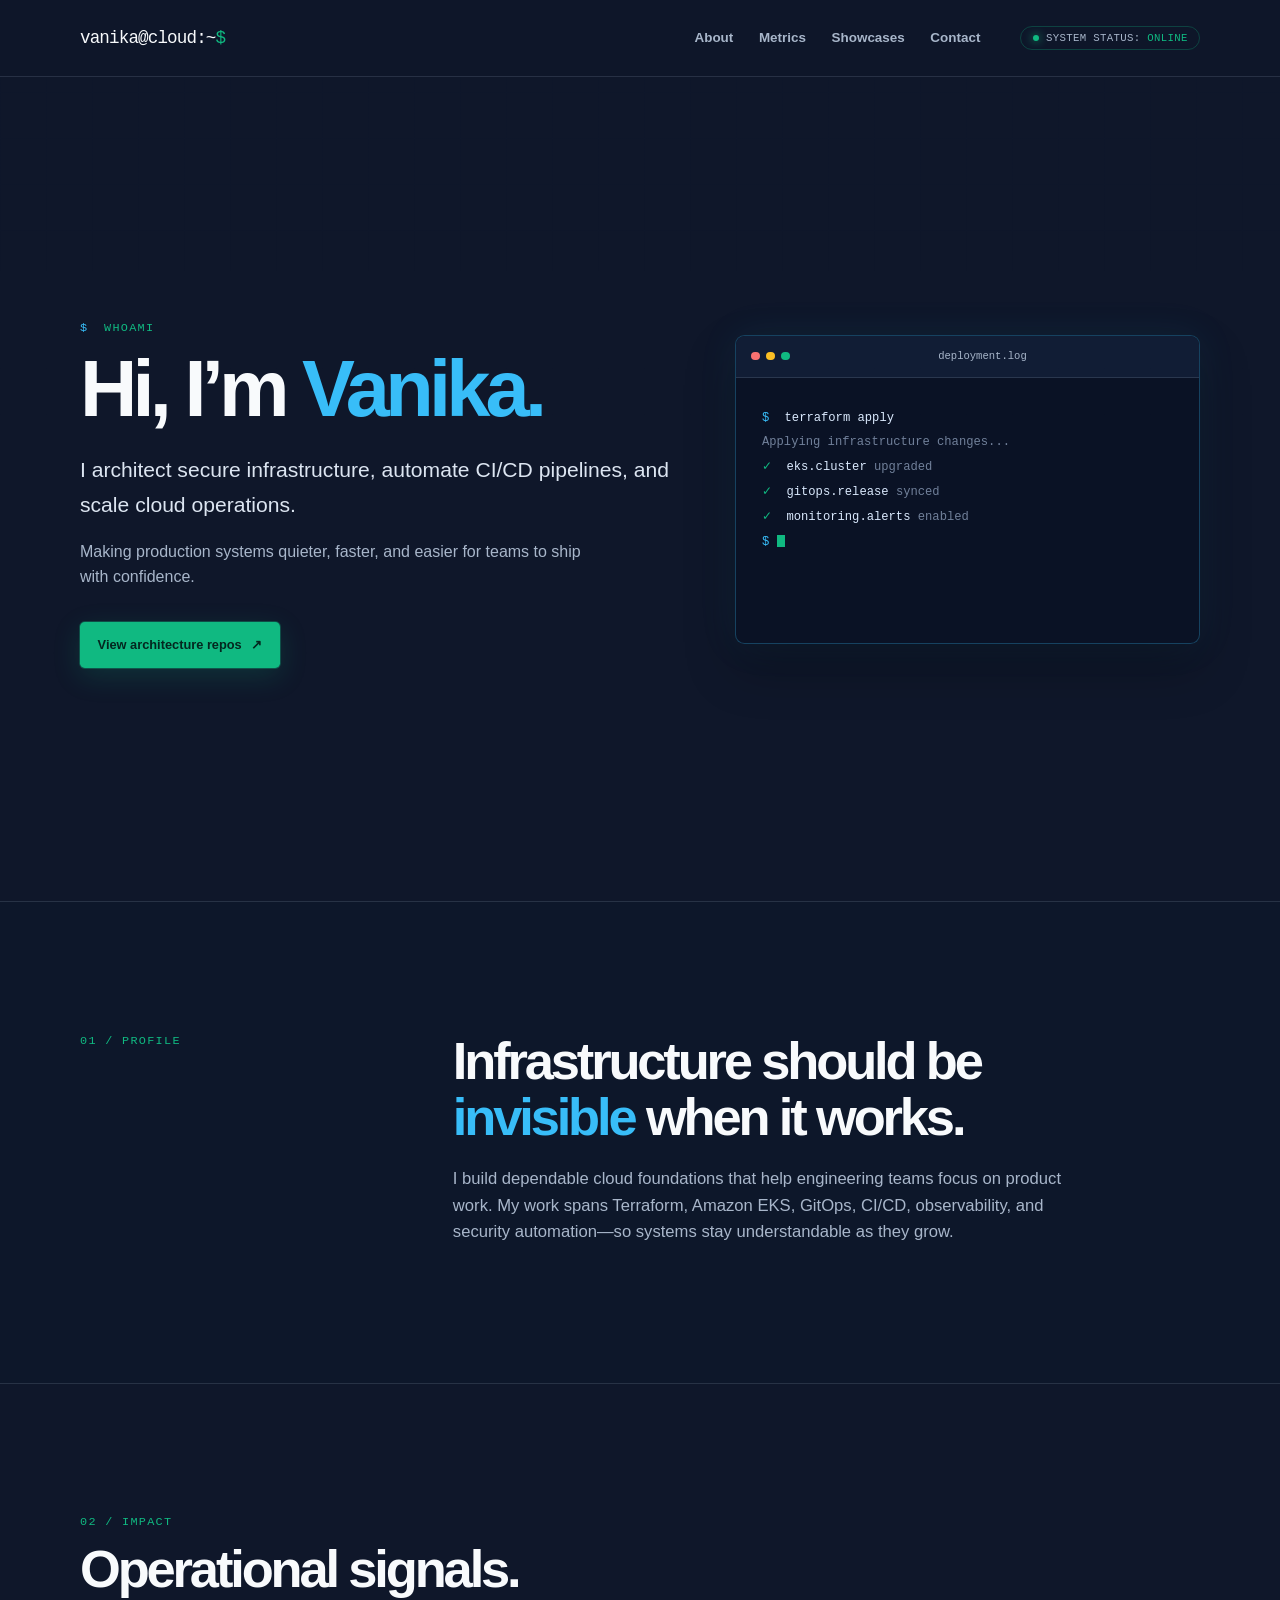
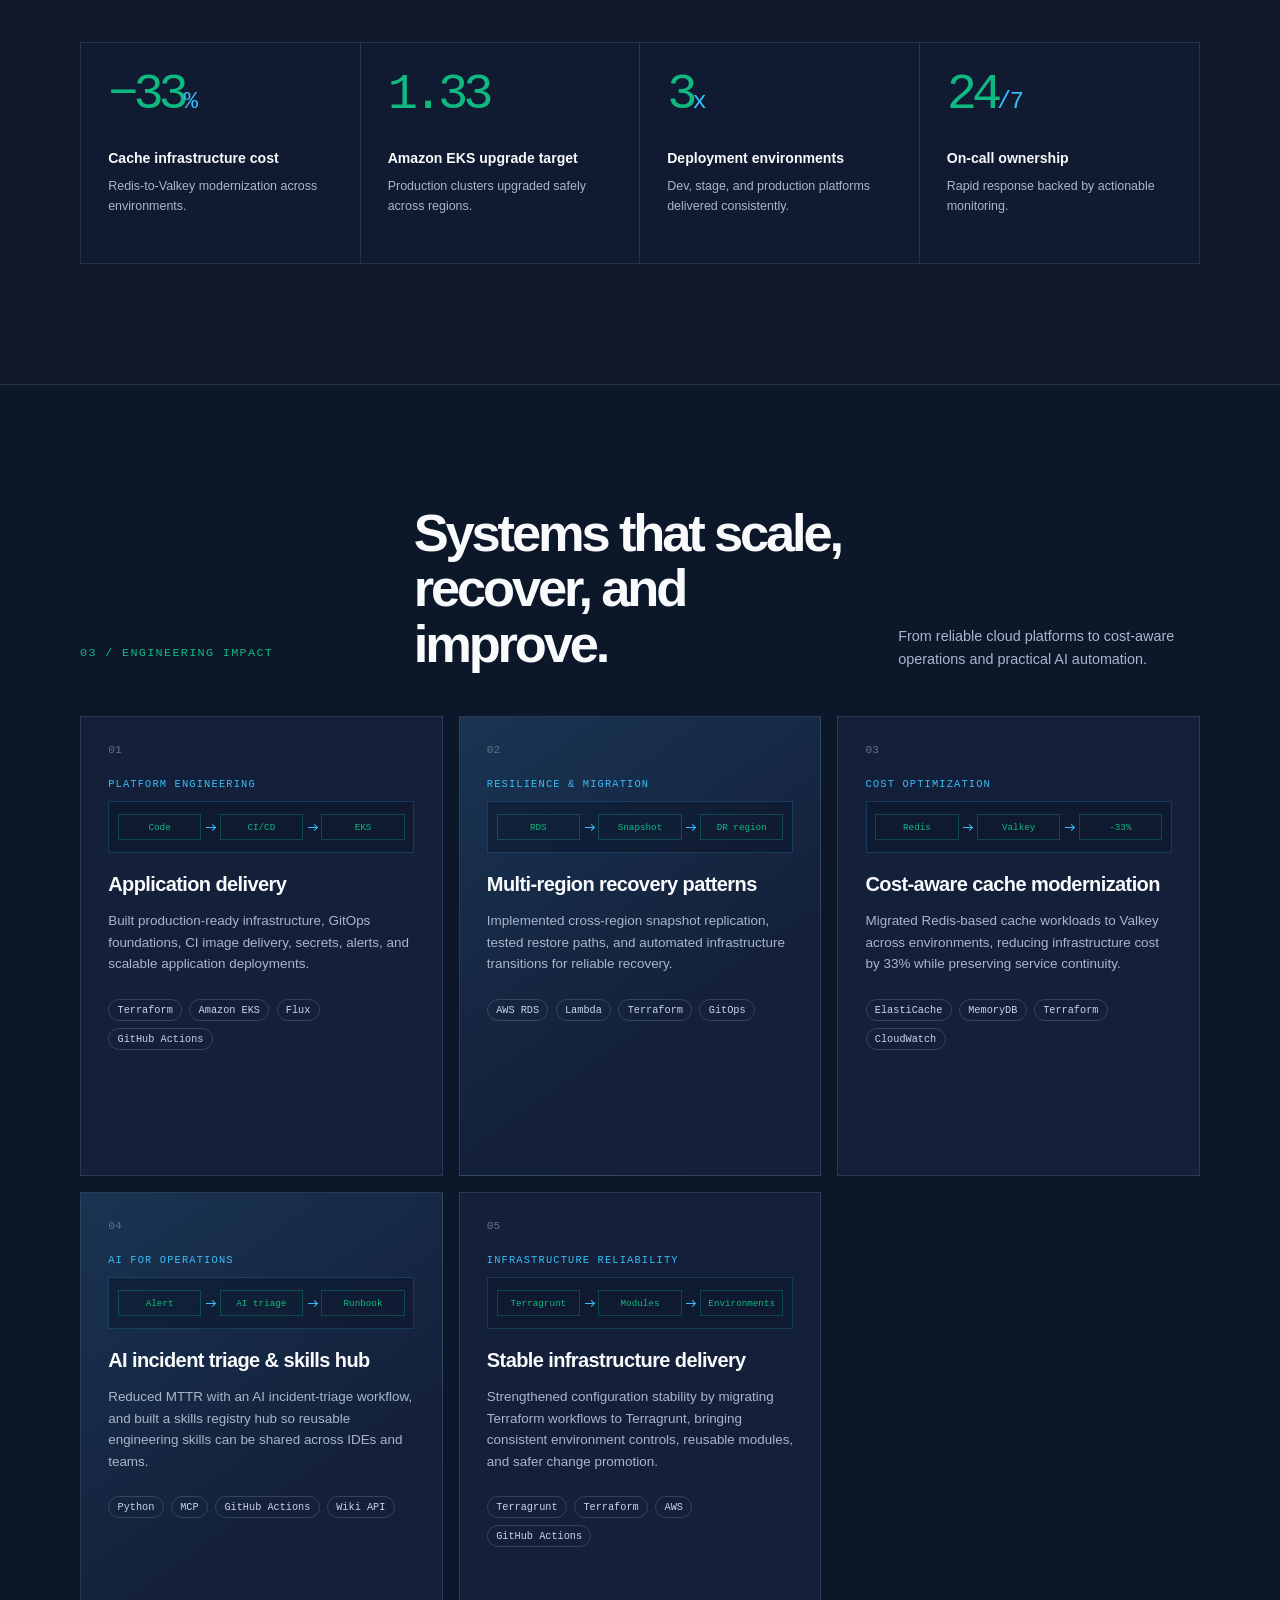
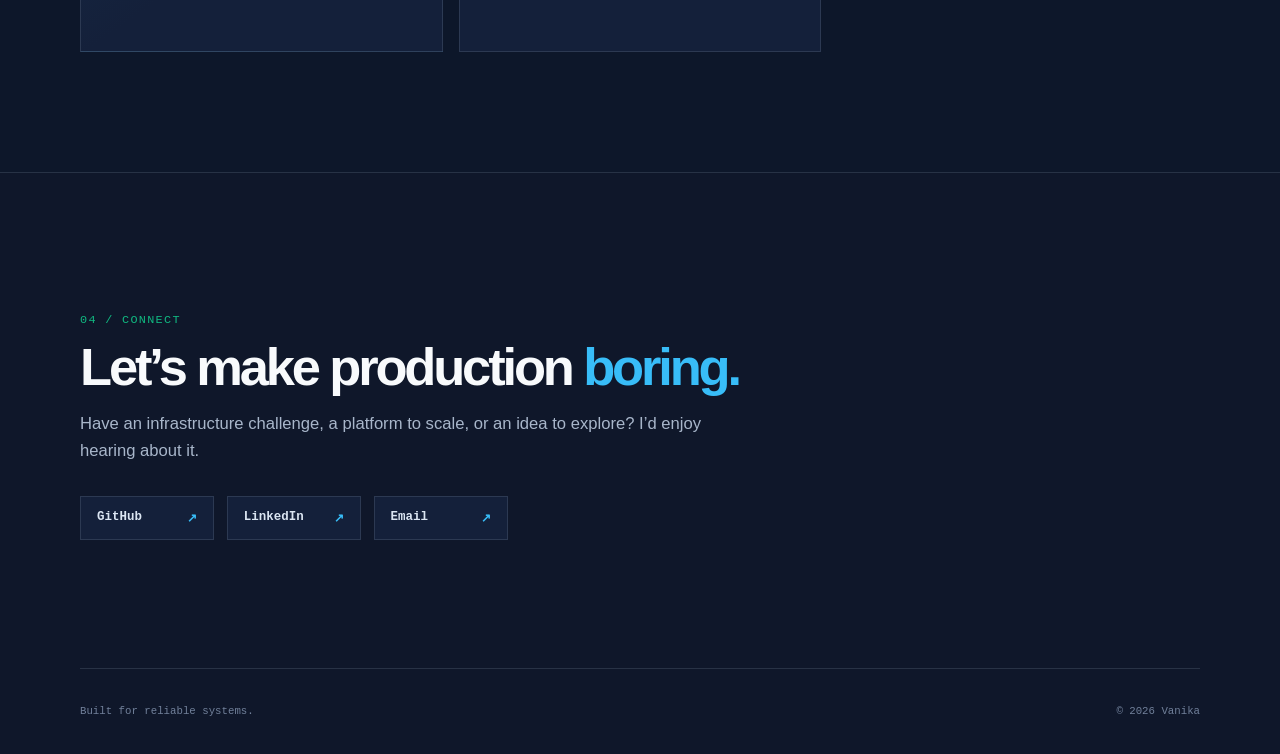
==== index.html @ a9dbea4a "Update portfolio content and improve layout for enhanced clarity and engagement" ====
<!doctype html>
<html lang="en">
<head>
  <meta charset="utf-8">
  <meta name="viewport" content="width=device-width, initial-scale=1">
  <meta name="description" content="DevOps Engineer portfolio — cloud infrastructure, CI/CD, and reliable operations.">
  <title>Vanika | DevOps Engineer</title>
  <link rel="stylesheet" href="styles.css">
</head>
<body>
  <a class="skip-link" href="#main-content">Skip to content</a>

  <header class="site-header">
    <nav class="nav container" aria-label="Main navigation">
      <p class="brand">vanika@cloud:~<span>$</span></p>
      <div class="nav-links">
        <a href="#about">About</a>
        <a href="#metrics">Metrics</a>
        <a href="#showcases">Showcases</a>
        <a href="#contact">Contact</a>
      </div>
      <p class="status"><span aria-hidden="true"></span>System status: <strong>online</strong></p>
    </nav>
  </header>

  <main id="main-content">
    <section class="hero section container" id="top" aria-labelledby="hero-heading">
      <div class="hero-copy">
        <p class="eyebrow"><span aria-hidden="true">$</span> whoami</p>
        <h1 id="hero-heading">Hi, I’m <em>Vanika.</em></h1>
        <p class="hero-statement">I architect secure infrastructure, automate CI/CD pipelines, and scale cloud operations.</p>
        <p class="hero-detail">Making production systems quieter, faster, and easier for teams to ship with confidence.</p>
        <a class="button button-primary" href="#showcases">View architecture repos <span aria-hidden="true">↗</span></a>
      </div>

      <aside class="terminal" aria-label="Terminal activity preview">
        <div class="terminal-bar"><span></span><span></span><span></span><p>deployment.log</p></div>
        <div class="terminal-body">
          <p><span class="command">$</span> terraform apply</p>
          <p class="dim">Applying infrastructure changes...</p>
          <p><span class="success">✓</span> eks.cluster <span class="dim">upgraded</span></p>
          <p><span class="success">✓</span> gitops.release <span class="dim">synced</span></p>
          <p><span class="success">✓</span> monitoring.alerts <span class="dim">enabled</span></p>
          <p class="prompt"><span class="command">$</span><i></i></p>
        </div>
      </aside>
    </section>

    <section class="section section-lined" id="about" aria-labelledby="about-heading">
      <div class="container about-grid">
        <p class="section-label">01 / profile</p>
        <div>
          <h2 id="about-heading">Infrastructure should be <em>invisible</em> when it works.</h2>
          <p class="prose">I build dependable cloud foundations that help engineering teams focus on product work. My work spans Terraform, Amazon EKS, GitOps, CI/CD, observability, and security automation—so systems stay understandable as they grow.</p>
        </div>
      </div>
    </section>

    <section class="section container" id="metrics" aria-labelledby="metrics-heading">
      <div class="section-intro">
        <p class="section-label">02 / impact</p>
        <h2 id="metrics-heading">Operational signals.</h2>
      </div>
      <div class="metrics-grid">
        <article class="metric"><p class="metric-value">−33<span>%</span></p><h3>Cache infrastructure cost</h3><p>Redis-to-Valkey modernization across environments.</p></article>
        <article class="metric"><p class="metric-value">1.33</p><h3>Amazon EKS upgrade target</h3><p>Production clusters upgraded safely across regions.</p></article>
        <article class="metric"><p class="metric-value">3<span>x</span></p><h3>Deployment environments</h3><p>Dev, stage, and production platforms delivered consistently.</p></article>
        <article class="metric"><p class="metric-value">24<span>/7</span></p><h3>On-call ownership</h3><p>Rapid response backed by actionable monitoring.</p></article>
      </div>
    </section>

    <section class="section section-lined" id="showcases" aria-labelledby="showcases-heading">
      <div class="container">
        <div class="section-intro showcase-intro"><p class="section-label">03 / engineering impact</p><h2 id="showcases-heading">Systems that scale, recover, and improve.</h2><p>From reliable cloud platforms to cost-aware operations and practical AI automation.</p></div>
        <div class="projects-grid">
          <article class="project-card">
            <div class="project-number">01</div><p class="project-type">Platform engineering</p>
            <div class="mini-diagram" aria-label="Source code flows through a CI pipeline to Kubernetes"><span>Code</span><i></i><span>CI/CD</span><i></i><span>EKS</span></div>
            <h3>Application delivery</h3>
            <p>Built production-ready infrastructure, GitOps foundations, CI image delivery, secrets, alerts, and scalable application deployments.</p>
            <ul class="tool-list" aria-label="Tools used"><li>Terraform</li><li>Amazon EKS</li><li>Flux</li><li>GitHub Actions</li></ul>
          </article>
          <article class="project-card featured">
            <div class="project-number">02</div><p class="project-type">Resilience &amp; migration</p>
            <div class="mini-diagram" aria-label="Database snapshots are replicated to a recovery region"><span>RDS</span><i></i><span>Snapshot</span><i></i><span>DR region</span></div>
            <h3>Multi-region recovery patterns</h3>
            <p>Implemented cross-region snapshot replication, tested restore paths, and automated infrastructure transitions for reliable recovery.</p>
            <ul class="tool-list" aria-label="Tools used"><li>AWS RDS</li><li>Lambda</li><li>Terraform</li><li>GitOps</li></ul>
          </article>
          <article class="project-card">
            <div class="project-number">03</div><p class="project-type">Cost optimization</p>
            <div class="mini-diagram" aria-label="Cloud cache modernization from Redis to Valkey"><span>Redis</span><i></i><span>Valkey</span><i></i><span>-33%</span></div>
            <h3>Cost-aware cache modernization</h3>
            <p>Migrated Redis-based cache workloads to Valkey across environments, reducing infrastructure cost by 33% while preserving service continuity.</p>
            <ul class="tool-list" aria-label="Tools used"><li>ElastiCache</li><li>MemoryDB</li><li>Terraform</li><li>CloudWatch</li></ul>
          </article>
          <article class="project-card featured">
            <div class="project-number">04</div><p class="project-type">AI for operations</p>
            <div class="mini-diagram" aria-label="Alerts flow through AI triage to an incident knowledge base"><span>Alert</span><i></i><span>AI triage</span><i></i><span>Runbook</span></div>
            <h3>AI incident triage &amp; skills hub</h3>
            <p>Reduced MTTR with an AI incident-triage workflow, and built a skills registry hub so reusable engineering skills can be shared across IDEs and teams.</p>
            <ul class="tool-list" aria-label="Tools used"><li>Python</li><li>MCP</li><li>GitHub Actions</li><li>Wiki API</li></ul>
          </article>
          <article class="project-card">
            <div class="project-number">05</div><p class="project-type">Infrastructure reliability</p>
            <div class="mini-diagram" aria-label="Terragrunt orchestrates reusable Terraform modules across environments"><span>Terragrunt</span><i></i><span>Modules</span><i></i><span>Environments</span></div>
            <h3>Stable infrastructure delivery</h3>
            <p>Strengthened configuration stability by migrating Terraform workflows to Terragrunt, bringing consistent environment controls, reusable modules, and safer change promotion.</p>
            <ul class="tool-list" aria-label="Tools used"><li>Terragrunt</li><li>Terraform</li><li>AWS</li><li>GitHub Actions</li></ul>
          </article>
        </div>
      </div>
    </section>

    <section class="contact section container" id="contact" aria-labelledby="contact-heading">
      <p class="section-label">04 / connect</p>
      <h2 id="contact-heading">Let’s make production <em>boring.</em></h2>
      <p>Have an infrastructure challenge, a platform to scale, or an idea to explore? I’d enjoy hearing about it.</p>
      <div class="contact-links"><a href="https://github.com/E-Vanika?tab=repositories" target="_blank" rel="noreferrer">GitHub <span aria-hidden="true">↗</span></a><a href="https://www.linkedin.com/in/vanika-e-54776618b/" target="_blank" rel="noreferrer">LinkedIn <span aria-hidden="true">↗</span></a><a href="mailto:vanikaraj1@gmail.com">Email <span aria-hidden="true">↗</span></a></div>
    </section>
  </main>

  <footer class="footer container"><p>Built for reliable systems.</p><p>© 2026 Vanika</p></footer>
</body>
</html>
---- styles.css ----
:root { --bg:#0f172a; --surface:#14203a; --surface-2:#192746; --line:rgba(148,163,184,.19); --text:#f8fafc; --muted:#a8b6ca; --green:#10b981; --blue:#38bdf8; --mono:"DM Mono", ui-monospace, SFMono-Regular, Menlo, monospace; --sans:"Manrope", Arial, sans-serif; }
* { box-sizing:border-box; }
html { scroll-behavior:smooth; }
body { margin:0; color:var(--text); background:var(--bg); font-family:var(--sans); line-height:1.6; overflow-x:hidden; }
body::before { content:""; position:fixed; inset:0; pointer-events:none; opacity:.28; background-image:linear-gradient(rgba(56,189,248,.025) 1px,transparent 1px),linear-gradient(90deg,rgba(56,189,248,.025) 1px,transparent 1px); background-size:46px 46px; mask-image:linear-gradient(to bottom,black,transparent 72%); }
a { color:inherit; text-decoration:none; }
a:focus-visible { outline:2px solid var(--blue); outline-offset:4px; }
.container { width:min(1120px, calc(100% - 3rem)); margin-inline:auto; }
.skip-link { position:absolute; left:1rem; top:-4rem; z-index:10; background:var(--green); color:#06251e; font-weight:800; padding:.6rem 1rem; border-radius:.25rem; }.skip-link:focus { top:1rem; }
.site-header { position:sticky; top:0; z-index:5; border-bottom:1px solid var(--line); background:rgba(15,23,42,.85); backdrop-filter:blur(14px); }
.nav { min-height:76px; display:flex; align-items:center; gap:2rem; }.brand { margin:0; font-family:var(--mono); font-size:1.1rem; font-weight:500; letter-spacing:-.05em; }.brand span { color:var(--green); }.nav-links { display:flex; gap:1.6rem; margin-left:auto; color:var(--muted); font-size:.84rem; font-weight:700; }.nav-links a:hover { color:var(--green); }.status { display:flex; align-items:center; gap:.42rem; margin:0 0 0 .5rem; border:1px solid rgba(16,185,129,.27); border-radius:99px; padding:.34rem .7rem; color:var(--muted); font:400 .67rem var(--mono); text-transform:uppercase; letter-spacing:.03em; }.status span { width:.42rem; height:.42rem; border-radius:50%; background:var(--green); box-shadow:0 0 10px var(--green); }.status strong { color:var(--green); font-weight:500; }
.section { padding:7.5rem 0; }.hero { min-height:calc(100vh - 76px); display:grid; grid-template-columns:1.12fr .88fr; align-items:center; gap:4rem; padding-top:5rem; padding-bottom:5rem; }.eyebrow,.section-label,.project-type { color:var(--green); font:500 .74rem var(--mono); letter-spacing:.11em; text-transform:uppercase; }.eyebrow span { color:var(--blue); margin-right:.45rem; }.hero h1,.section h2 { margin:.7rem 0 1.35rem; letter-spacing:-.06em; line-height:1.06; }.hero h1 { max-width:740px; font-size:clamp(3rem,6.2vw,5.8rem); }.hero em,.section h2 em { color:var(--blue); font-style:normal; }.hero-statement { max-width:600px; margin:0; color:#dce5f1; font-size:clamp(1.05rem,1.8vw,1.32rem); line-height:1.65; }.hero-detail { max-width:510px; margin:1rem 0 2rem; color:var(--muted); }.button { display:inline-flex; align-items:center; justify-content:center; gap:.6rem; border-radius:.3rem; padding:.82rem 1.1rem; font-size:.8rem; font-weight:800; transition:transform .2s ease,box-shadow .2s ease,border-color .2s ease,background .2s ease; }.button:hover { transform:translateY(-2px); }.button-primary { background:var(--green); color:#04271f; box-shadow:0 0 0 1px rgba(16,185,129,.3),0 8px 28px rgba(16,185,129,.18); }.button-primary:hover { box-shadow:0 0 0 1px var(--green),0 12px 34px rgba(16,185,129,.28); }
.terminal { overflow:hidden; border:1px solid rgba(56,189,248,.28); border-radius:.6rem; background:#0a1225; box-shadow:0 24px 50px rgba(0,0,0,.25),0 0 40px rgba(56,189,248,.08); font-family:var(--mono); }.terminal-bar { height:42px; display:flex; align-items:center; gap:.4rem; padding:0 .9rem; background:#111d35; border-bottom:1px solid var(--line); }.terminal-bar span { width:.55rem; height:.55rem; border-radius:50%; background:#36445e; }.terminal-bar span:first-child { background:#f87171; }.terminal-bar span:nth-child(2) { background:#fbbf24; }.terminal-bar span:nth-child(3) { background:var(--green); }.terminal-bar p { margin:0 auto; transform:translateX(-.5rem); color:var(--muted); font-size:.66rem; }.terminal-body { min-height:265px; padding:1.6rem; color:#dbeafe; font-size:.76rem; }.terminal-body p { margin:.34rem 0; }.command { color:var(--blue); margin-right:.5rem; }.dim { color:#71809a; }.success { color:var(--green); margin-right:.45rem; }.prompt i { display:inline-block; width:.5rem; height:1em; background:var(--green); vertical-align:-.15em; animation:blink 1.1s steps(2) infinite; }@keyframes blink{50%{opacity:0}}
.section-lined { border-block:1px solid var(--line); background:rgba(13,23,44,.45); }.about-grid { display:grid; grid-template-columns:1fr 2.3fr; gap:3rem; }.section h2 { font-size:clamp(2.2rem,4.1vw,4rem); }.about-grid h2 { max-width:650px; }.prose,.showcase-intro>p:last-child,.contact>p:not(.section-label) { max-width:650px; color:var(--muted); font-size:1.04rem; }.section-intro { margin-bottom:2.8rem; }.section-intro h2 { margin-bottom:0; }.metrics-grid { display:grid; grid-template-columns:repeat(4,1fr); border:1px solid var(--line); }.metric { min-height:220px; padding:1.7rem; border-right:1px solid var(--line); background:rgba(20,32,58,.38); }.metric:last-child { border:0; }.metric-value { margin:0 0 1.7rem; color:var(--green); font:500 clamp(2.1rem,4vw,3.15rem)/1 var(--mono); letter-spacing:-.1em; }.metric-value span { color:var(--blue); font-size:.47em; letter-spacing:-.07em; }.metric h3 { margin:0 0 .45rem; font-size:.88rem; }.metric>p:last-child { margin:0; color:var(--muted); font-size:.78rem; }.showcase-intro { display:grid; grid-template-columns:1fr 1.5fr 1fr; gap:2rem; align-items:end; }.showcase-intro h2 { margin:0; }.showcase-intro>p:last-child { margin:0; font-size:.9rem; }.projects-grid { display:grid; grid-template-columns:repeat(3,1fr); gap:1rem; }.project-card { display:flex; flex-direction:column; min-height:445px; padding:1.7rem; border:1px solid var(--line); background:var(--surface); transition:border-color .25s ease,transform .25s ease,box-shadow .25s ease; }.project-card:hover { transform:translateY(-5px); border-color:rgba(56,189,248,.55); box-shadow:0 16px 35px rgba(0,0,0,.2),0 0 24px rgba(56,189,248,.08); }.project-card.featured { background:linear-gradient(145deg,#193452,#14203a 65%); }.project-number { color:#60708c; font:400 .7rem var(--mono); }.project-type { margin:2rem 0 .35rem; color:var(--blue); font-size:.65rem; }.project-card h3 { margin:0 0 .8rem; font-size:1.25rem; line-height:1.25; letter-spacing:-.03em; }.project-card>p:not(.project-type) { margin:0; color:var(--muted); font-size:.84rem; }.tool-list { display:flex; flex-wrap:wrap; gap:.45rem; margin:1.5rem 0; padding:0; list-style:none; }.tool-list li { border:1px solid rgba(148,163,184,.25); border-radius:99px; padding:.25rem .52rem; color:#c8d4e5; font:400 .64rem var(--mono); }.card-actions { display:flex; flex-wrap:wrap; align-items:center; gap:1rem; margin-top:auto; }.button-outline { border:1px solid rgba(16,185,129,.5); color:var(--green); padding:.62rem .75rem; font-size:.7rem; }.button-outline:hover { border-color:var(--green); background:rgba(16,185,129,.08); box-shadow:0 0 18px rgba(16,185,129,.15); }.text-link { color:var(--muted); font-size:.72rem; font-weight:800; }.text-link:hover { color:var(--blue); }.text-link span { color:var(--blue); }
.contact { padding-top:8rem; padding-bottom:8rem; }.contact h2 { max-width:800px; margin-bottom:1rem; }.contact>p:not(.section-label) { margin-bottom:2rem; }.contact-links { display:flex; flex-wrap:wrap; gap:.8rem; }.contact-links a { min-width:134px; padding:.8rem 1rem; border:1px solid var(--line); background:var(--surface); color:#dbe5f2; font:700 .78rem var(--mono); transition:all .2s ease; }.contact-links a:hover { color:var(--green); border-color:var(--green); box-shadow:0 0 22px rgba(16,185,129,.14); transform:translateY(-2px); }.contact-links span { float:right; color:var(--blue); }.footer { display:flex; justify-content:space-between; padding:1.6rem 0; border-top:1px solid var(--line); color:#71809a; font:400 .67rem var(--mono); }
.project-card { min-height:460px; }.project-type { margin:1.35rem 0 .7rem; }.mini-diagram { display:flex; align-items:center; gap:.3rem; min-height:52px; padding:.55rem; border:1px solid rgba(56,189,248,.2); background:rgba(8,16,34,.42); color:#c8d4e5; font:500 .58rem var(--mono); text-align:center; }.mini-diagram span { flex:1; min-width:0; padding:.4rem .2rem; border:1px solid rgba(16,185,129,.3); color:var(--green); }.mini-diagram i { display:block; width:.55rem; height:1px; background:var(--blue); position:relative; }.mini-diagram i::after { content:""; position:absolute; right:0; top:-2px; width:4px; height:4px; border-top:1px solid var(--blue); border-right:1px solid var(--blue); transform:rotate(45deg); }.project-card h3 { margin:1.2rem 0 .8rem; }.tool-list { margin:1.5rem 0 0; }
@media (max-width:850px) { .hero { grid-template-columns:1fr; gap:3rem; min-height:auto; }.terminal { max-width:620px; width:100%; }.metrics-grid { grid-template-columns:repeat(2,1fr); }.metric:nth-child(2) { border-right:0; }.metric:nth-child(-n+2) { border-bottom:1px solid var(--line); }.showcase-intro { grid-template-columns:1fr; gap:.4rem; }.projects-grid { grid-template-columns:1fr; }.project-card { min-height:0; }.project-type { margin-top:1.3rem; }.about-grid { grid-template-columns:1fr; gap:.5rem; } }
@media (max-width:620px) { .container { width:min(100% - 2rem,1120px); }.nav { min-height:106px; flex-wrap:wrap; align-content:center; gap:.5rem 1rem; padding:.65rem 0; }.nav-links { display:flex; order:3; width:100%; justify-content:space-between; margin:0; gap:.5rem; font-size:.72rem; }.status { margin-left:auto; font-size:.56rem; padding:.28rem .48rem; }.section { padding:5rem 0; }.hero { padding-top:4rem; padding-bottom:4rem; }.hero h1 { font-size:clamp(2.75rem,14vw,4rem); }.terminal-body { min-height:225px; padding:1.2rem; font-size:.68rem; }.metrics-grid { grid-template-columns:1fr; }.metric { min-height:0; border-right:0; border-bottom:1px solid var(--line); }.metric:last-child { border-bottom:0; }.metric-value { margin-bottom:.9rem; }.footer { gap:1rem; flex-direction:column; }.contact-links a { flex:1 1 100%; } }
@media (prefers-reduced-motion:reduce) { *,*::before,*::after { scroll-behavior:auto !important; animation-duration:.01ms !important; transition-duration:.01ms !important; } }
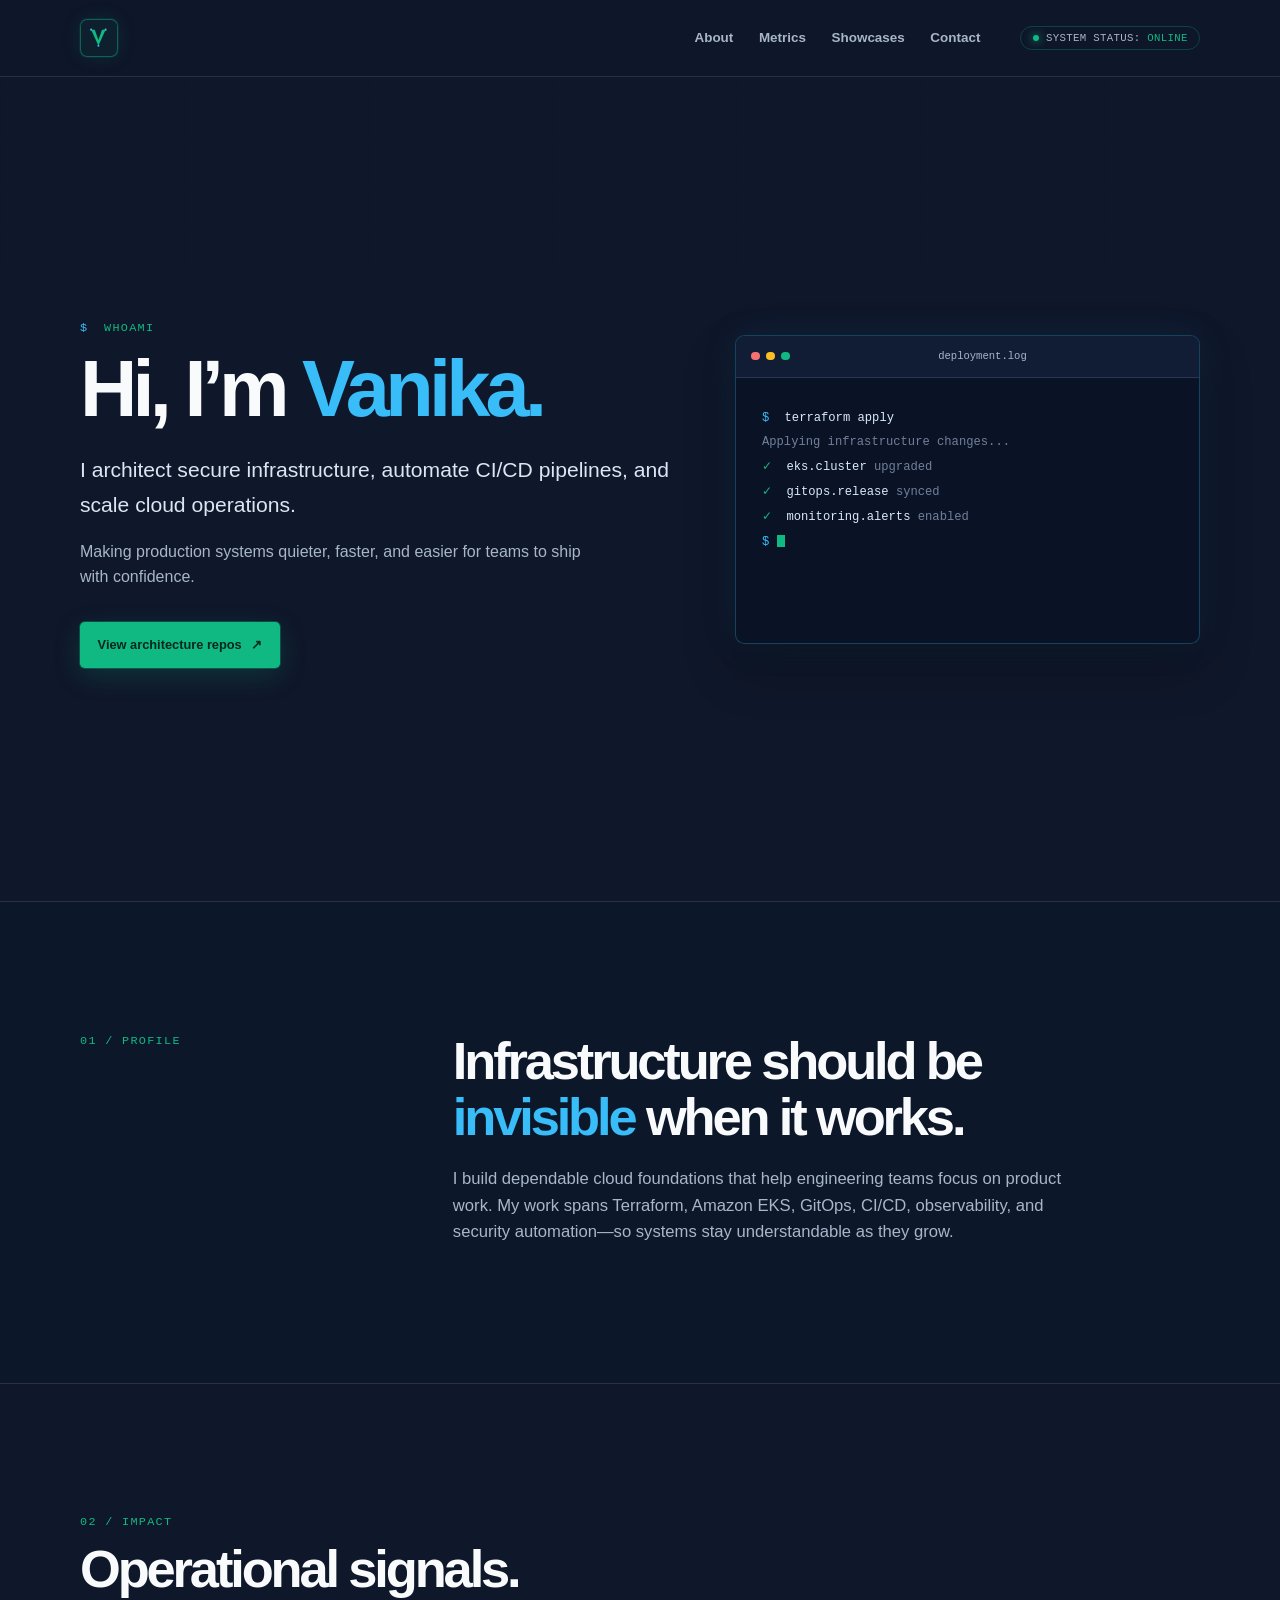
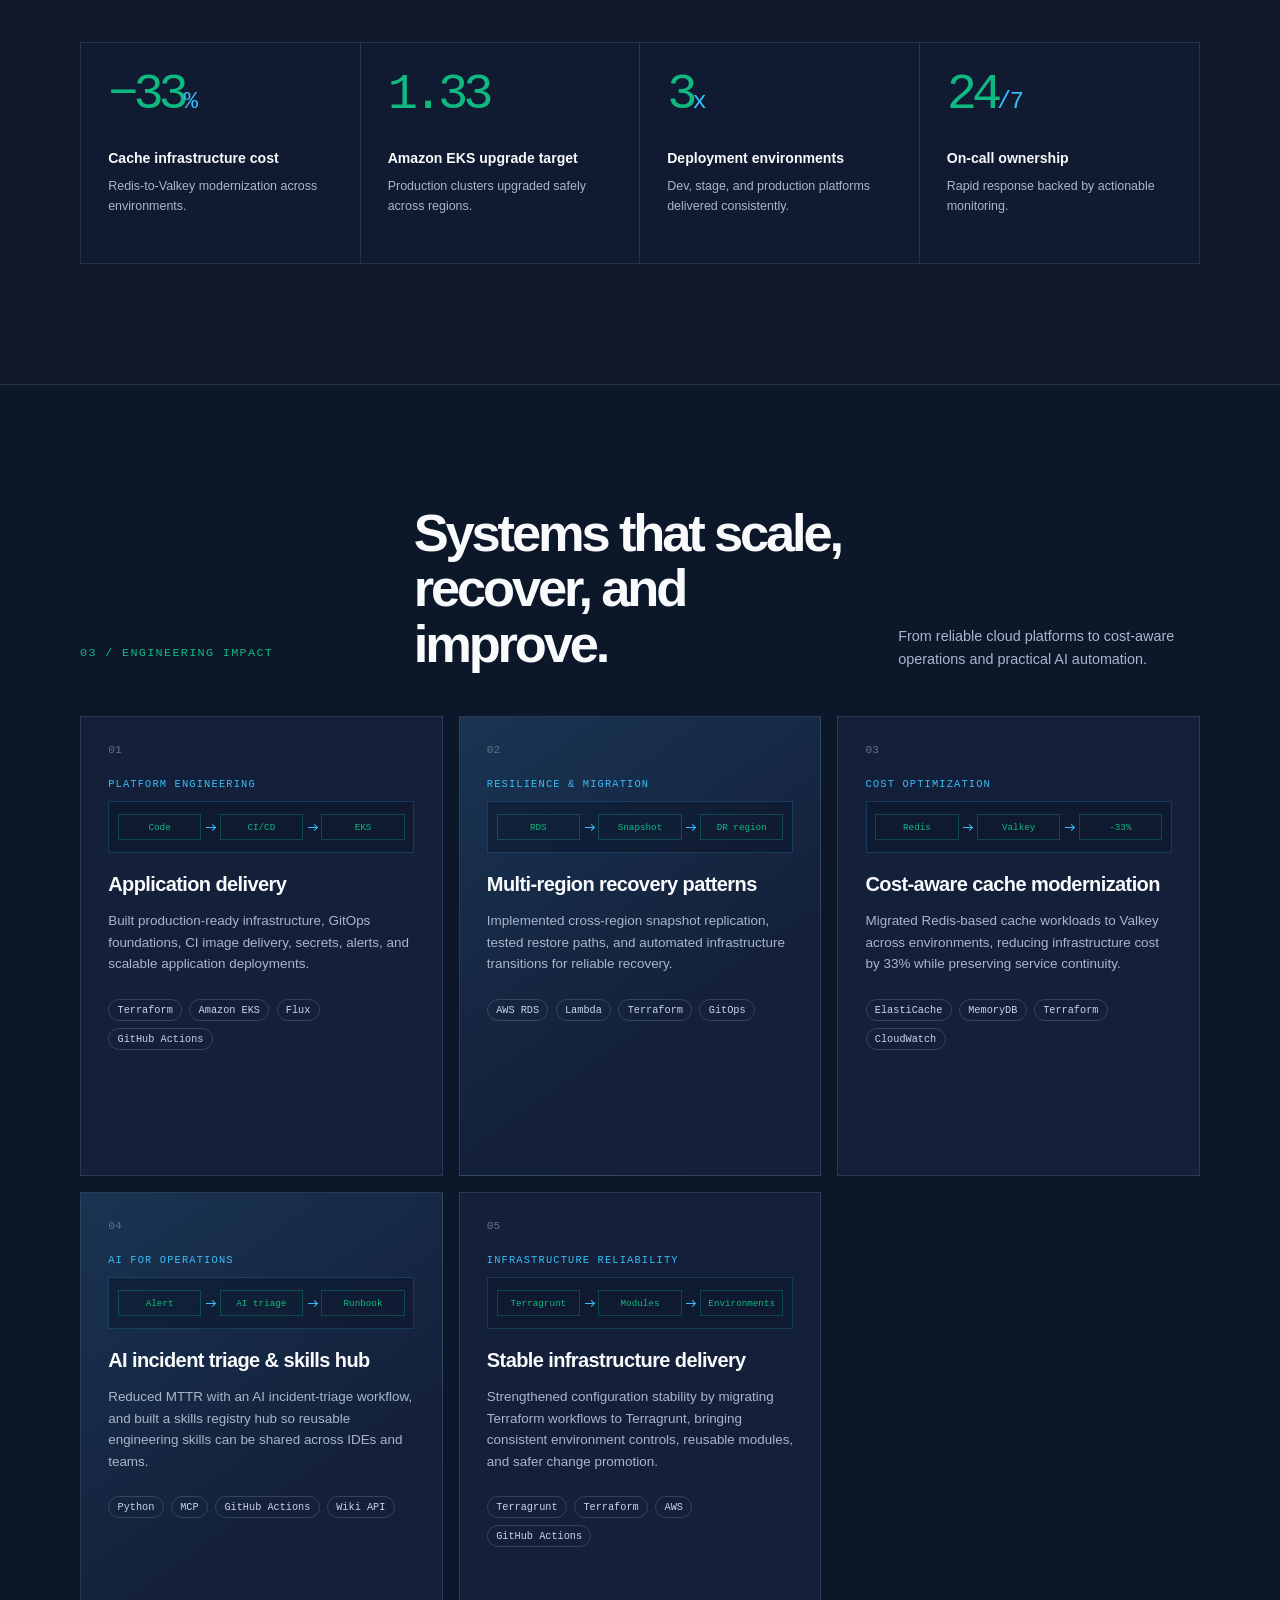
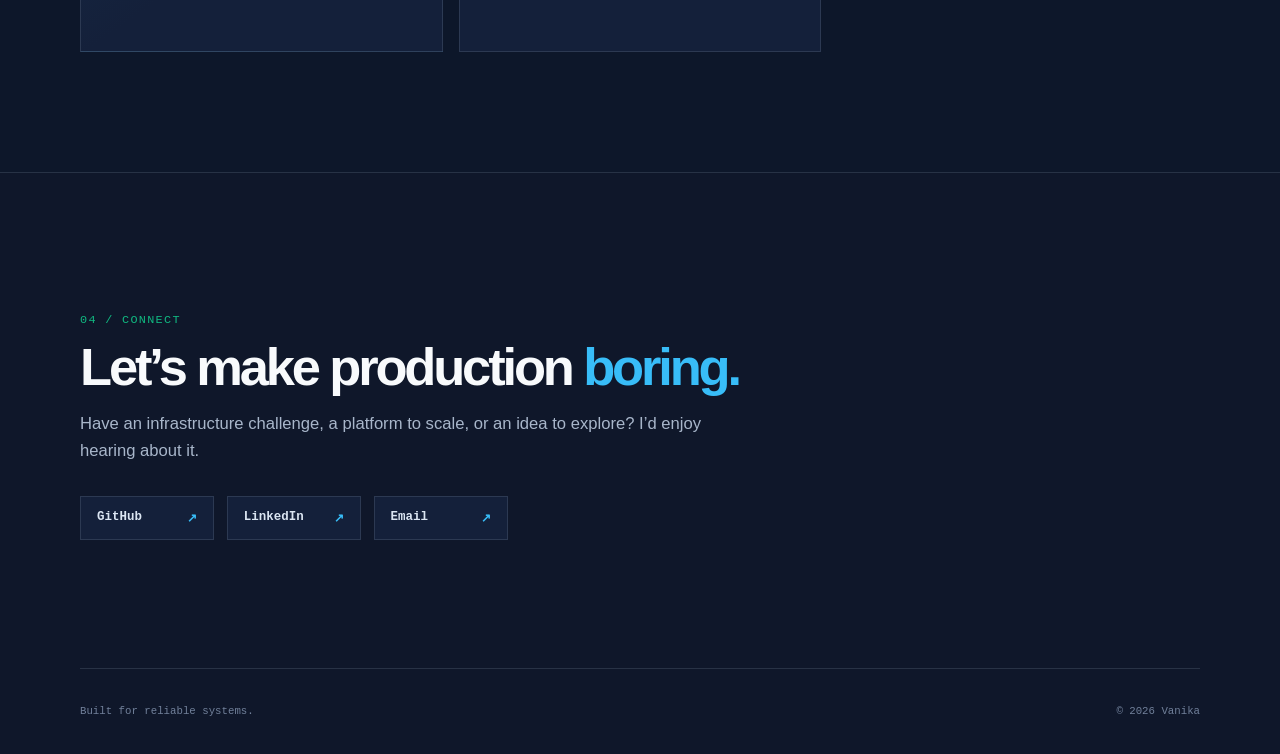
==== commit 0e321f3e: "Add favicon and enhance site logo for improved branding" ====
--- a/index.html
+++ b/index.html
@@ -5,6 +5,7 @@
   <meta name="viewport" content="width=device-width, initial-scale=1">
   <meta name="description" content="DevOps Engineer portfolio — cloud infrastructure, CI/CD, and reliable operations.">
   <title>Vanika | DevOps Engineer</title>
+  <link rel="icon" href="favicon.svg" type="image/svg+xml">
   <link rel="stylesheet" href="styles.css">
 </head>
 <body>
@@ -12,7 +13,12 @@
 
   <header class="site-header">
     <nav class="nav container" aria-label="Main navigation">
-      <p class="brand">vanika@cloud:~<span>$</span></p>
+      <a class="site-logo" href="#top" aria-label="Vanika DevOps portfolio home">
+        <svg viewBox="0 0 48 48" aria-hidden="true" focusable="false">
+          <path d="M10 9h7l7 20 7-20h7L24 40 10 9Z"></path>
+          <circle cx="10" cy="9" r="2"></circle><circle cx="38" cy="9" r="2"></circle><circle cx="24" cy="40" r="2"></circle>
+        </svg>
+      </a>
       <div class="nav-links">
         <a href="#about">About</a>
         <a href="#metrics">Metrics</a>
--- a/styles.css
+++ b/styles.css
@@ -8,7 +8,7 @@
 .container { width:min(1120px, calc(100% - 3rem)); margin-inline:auto; }
 .skip-link { position:absolute; left:1rem; top:-4rem; z-index:10; background:var(--green); color:#06251e; font-weight:800; padding:.6rem 1rem; border-radius:.25rem; }.skip-link:focus { top:1rem; }
 .site-header { position:sticky; top:0; z-index:5; border-bottom:1px solid var(--line); background:rgba(15,23,42,.85); backdrop-filter:blur(14px); }
-.nav { min-height:76px; display:flex; align-items:center; gap:2rem; }.brand { margin:0; font-family:var(--mono); font-size:1.1rem; font-weight:500; letter-spacing:-.05em; }.brand span { color:var(--green); }.nav-links { display:flex; gap:1.6rem; margin-left:auto; color:var(--muted); font-size:.84rem; font-weight:700; }.nav-links a:hover { color:var(--green); }.status { display:flex; align-items:center; gap:.42rem; margin:0 0 0 .5rem; border:1px solid rgba(16,185,129,.27); border-radius:99px; padding:.34rem .7rem; color:var(--muted); font:400 .67rem var(--mono); text-transform:uppercase; letter-spacing:.03em; }.status span { width:.42rem; height:.42rem; border-radius:50%; background:var(--green); box-shadow:0 0 10px var(--green); }.status strong { color:var(--green); font-weight:500; }
+.nav { min-height:76px; display:flex; align-items:center; gap:2rem; }.site-logo { display:grid; place-items:center; width:2.35rem; height:2.35rem; border:1px solid rgba(16,185,129,.45); border-radius:.45rem; background:rgba(16,185,129,.06); box-shadow:0 0 0 1px rgba(56,189,248,.08),0 0 20px rgba(16,185,129,.12); animation:logo-boot .8s ease-out both; }.site-logo:hover { border-color:var(--green); box-shadow:0 0 24px rgba(16,185,129,.28); }.site-logo svg { width:1.55rem; fill:var(--green); }.site-logo circle { fill:var(--blue); }.nav-links { display:flex; gap:1.6rem; margin-left:auto; color:var(--muted); font-size:.84rem; font-weight:700; }.nav-links a:hover { color:var(--green); }.status { display:flex; align-items:center; gap:.42rem; margin:0 0 0 .5rem; border:1px solid rgba(16,185,129,.27); border-radius:99px; padding:.34rem .7rem; color:var(--muted); font:400 .67rem var(--mono); text-transform:uppercase; letter-spacing:.03em; }.status span { width:.42rem; height:.42rem; border-radius:50%; background:var(--green); box-shadow:0 0 10px var(--green); }.status strong { color:var(--green); font-weight:500; }@keyframes logo-boot{0%{opacity:0;transform:scale(.72);box-shadow:none}65%{opacity:1;transform:scale(1.08)}100%{transform:scale(1)}}
 .section { padding:7.5rem 0; }.hero { min-height:calc(100vh - 76px); display:grid; grid-template-columns:1.12fr .88fr; align-items:center; gap:4rem; padding-top:5rem; padding-bottom:5rem; }.eyebrow,.section-label,.project-type { color:var(--green); font:500 .74rem var(--mono); letter-spacing:.11em; text-transform:uppercase; }.eyebrow span { color:var(--blue); margin-right:.45rem; }.hero h1,.section h2 { margin:.7rem 0 1.35rem; letter-spacing:-.06em; line-height:1.06; }.hero h1 { max-width:740px; font-size:clamp(3rem,6.2vw,5.8rem); }.hero em,.section h2 em { color:var(--blue); font-style:normal; }.hero-statement { max-width:600px; margin:0; color:#dce5f1; font-size:clamp(1.05rem,1.8vw,1.32rem); line-height:1.65; }.hero-detail { max-width:510px; margin:1rem 0 2rem; color:var(--muted); }.button { display:inline-flex; align-items:center; justify-content:center; gap:.6rem; border-radius:.3rem; padding:.82rem 1.1rem; font-size:.8rem; font-weight:800; transition:transform .2s ease,box-shadow .2s ease,border-color .2s ease,background .2s ease; }.button:hover { transform:translateY(-2px); }.button-primary { background:var(--green); color:#04271f; box-shadow:0 0 0 1px rgba(16,185,129,.3),0 8px 28px rgba(16,185,129,.18); }.button-primary:hover { box-shadow:0 0 0 1px var(--green),0 12px 34px rgba(16,185,129,.28); }
 .terminal { overflow:hidden; border:1px solid rgba(56,189,248,.28); border-radius:.6rem; background:#0a1225; box-shadow:0 24px 50px rgba(0,0,0,.25),0 0 40px rgba(56,189,248,.08); font-family:var(--mono); }.terminal-bar { height:42px; display:flex; align-items:center; gap:.4rem; padding:0 .9rem; background:#111d35; border-bottom:1px solid var(--line); }.terminal-bar span { width:.55rem; height:.55rem; border-radius:50%; background:#36445e; }.terminal-bar span:first-child { background:#f87171; }.terminal-bar span:nth-child(2) { background:#fbbf24; }.terminal-bar span:nth-child(3) { background:var(--green); }.terminal-bar p { margin:0 auto; transform:translateX(-.5rem); color:var(--muted); font-size:.66rem; }.terminal-body { min-height:265px; padding:1.6rem; color:#dbeafe; font-size:.76rem; }.terminal-body p { margin:.34rem 0; }.command { color:var(--blue); margin-right:.5rem; }.dim { color:#71809a; }.success { color:var(--green); margin-right:.45rem; }.prompt i { display:inline-block; width:.5rem; height:1em; background:var(--green); vertical-align:-.15em; animation:blink 1.1s steps(2) infinite; }@keyframes blink{50%{opacity:0}}
 .section-lined { border-block:1px solid var(--line); background:rgba(13,23,44,.45); }.about-grid { display:grid; grid-template-columns:1fr 2.3fr; gap:3rem; }.section h2 { font-size:clamp(2.2rem,4.1vw,4rem); }.about-grid h2 { max-width:650px; }.prose,.showcase-intro>p:last-child,.contact>p:not(.section-label) { max-width:650px; color:var(--muted); font-size:1.04rem; }.section-intro { margin-bottom:2.8rem; }.section-intro h2 { margin-bottom:0; }.metrics-grid { display:grid; grid-template-columns:repeat(4,1fr); border:1px solid var(--line); }.metric { min-height:220px; padding:1.7rem; border-right:1px solid var(--line); background:rgba(20,32,58,.38); }.metric:last-child { border:0; }.metric-value { margin:0 0 1.7rem; color:var(--green); font:500 clamp(2.1rem,4vw,3.15rem)/1 var(--mono); letter-spacing:-.1em; }.metric-value span { color:var(--blue); font-size:.47em; letter-spacing:-.07em; }.metric h3 { margin:0 0 .45rem; font-size:.88rem; }.metric>p:last-child { margin:0; color:var(--muted); font-size:.78rem; }.showcase-intro { display:grid; grid-template-columns:1fr 1.5fr 1fr; gap:2rem; align-items:end; }.showcase-intro h2 { margin:0; }.showcase-intro>p:last-child { margin:0; font-size:.9rem; }.projects-grid { display:grid; grid-template-columns:repeat(3,1fr); gap:1rem; }.project-card { display:flex; flex-direction:column; min-height:445px; padding:1.7rem; border:1px solid var(--line); background:var(--surface); transition:border-color .25s ease,transform .25s ease,box-shadow .25s ease; }.project-card:hover { transform:translateY(-5px); border-color:rgba(56,189,248,.55); box-shadow:0 16px 35px rgba(0,0,0,.2),0 0 24px rgba(56,189,248,.08); }.project-card.featured { background:linear-gradient(145deg,#193452,#14203a 65%); }.project-number { color:#60708c; font:400 .7rem var(--mono); }.project-type { margin:2rem 0 .35rem; color:var(--blue); font-size:.65rem; }.project-card h3 { margin:0 0 .8rem; font-size:1.25rem; line-height:1.25; letter-spacing:-.03em; }.project-card>p:not(.project-type) { margin:0; color:var(--muted); font-size:.84rem; }.tool-list { display:flex; flex-wrap:wrap; gap:.45rem; margin:1.5rem 0; padding:0; list-style:none; }.tool-list li { border:1px solid rgba(148,163,184,.25); border-radius:99px; padding:.25rem .52rem; color:#c8d4e5; font:400 .64rem var(--mono); }.card-actions { display:flex; flex-wrap:wrap; align-items:center; gap:1rem; margin-top:auto; }.button-outline { border:1px solid rgba(16,185,129,.5); color:var(--green); padding:.62rem .75rem; font-size:.7rem; }.button-outline:hover { border-color:var(--green); background:rgba(16,185,129,.08); box-shadow:0 0 18px rgba(16,185,129,.15); }.text-link { color:var(--muted); font-size:.72rem; font-weight:800; }.text-link:hover { color:var(--blue); }.text-link span { color:var(--blue); }
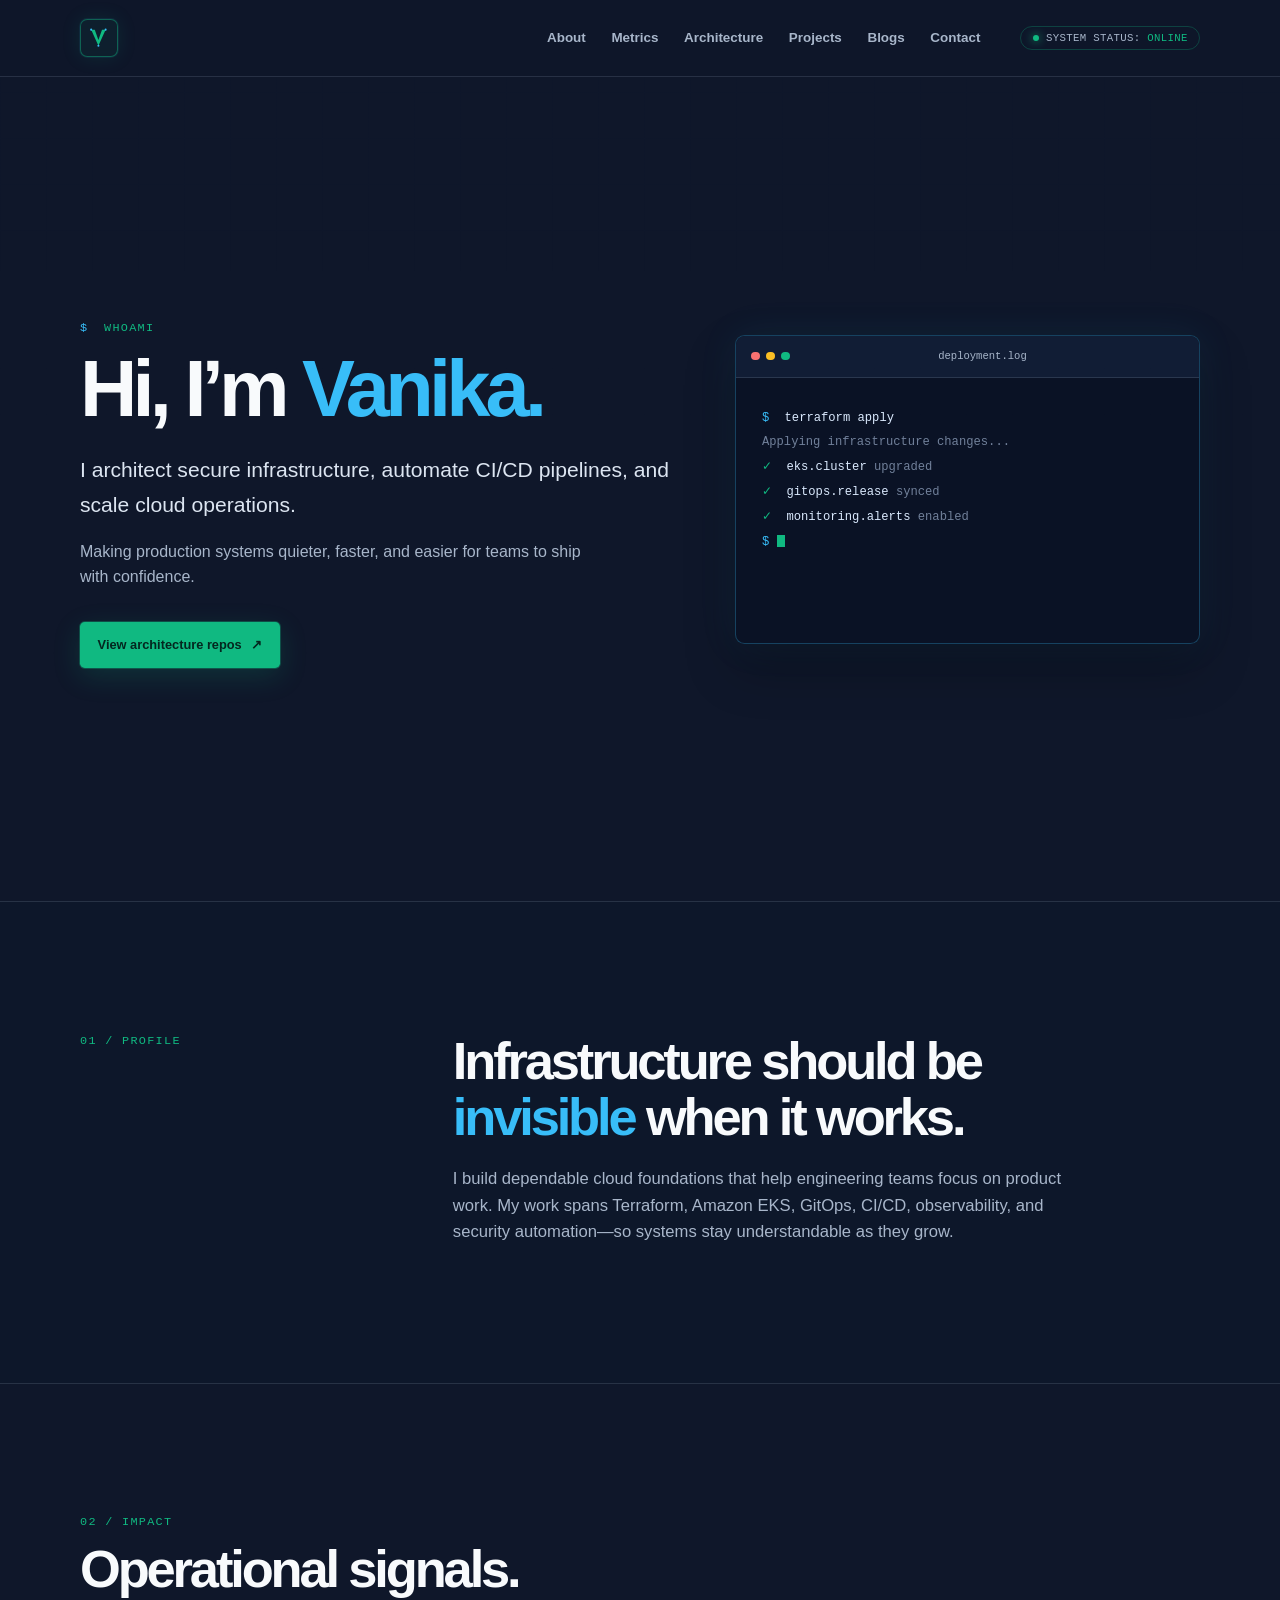
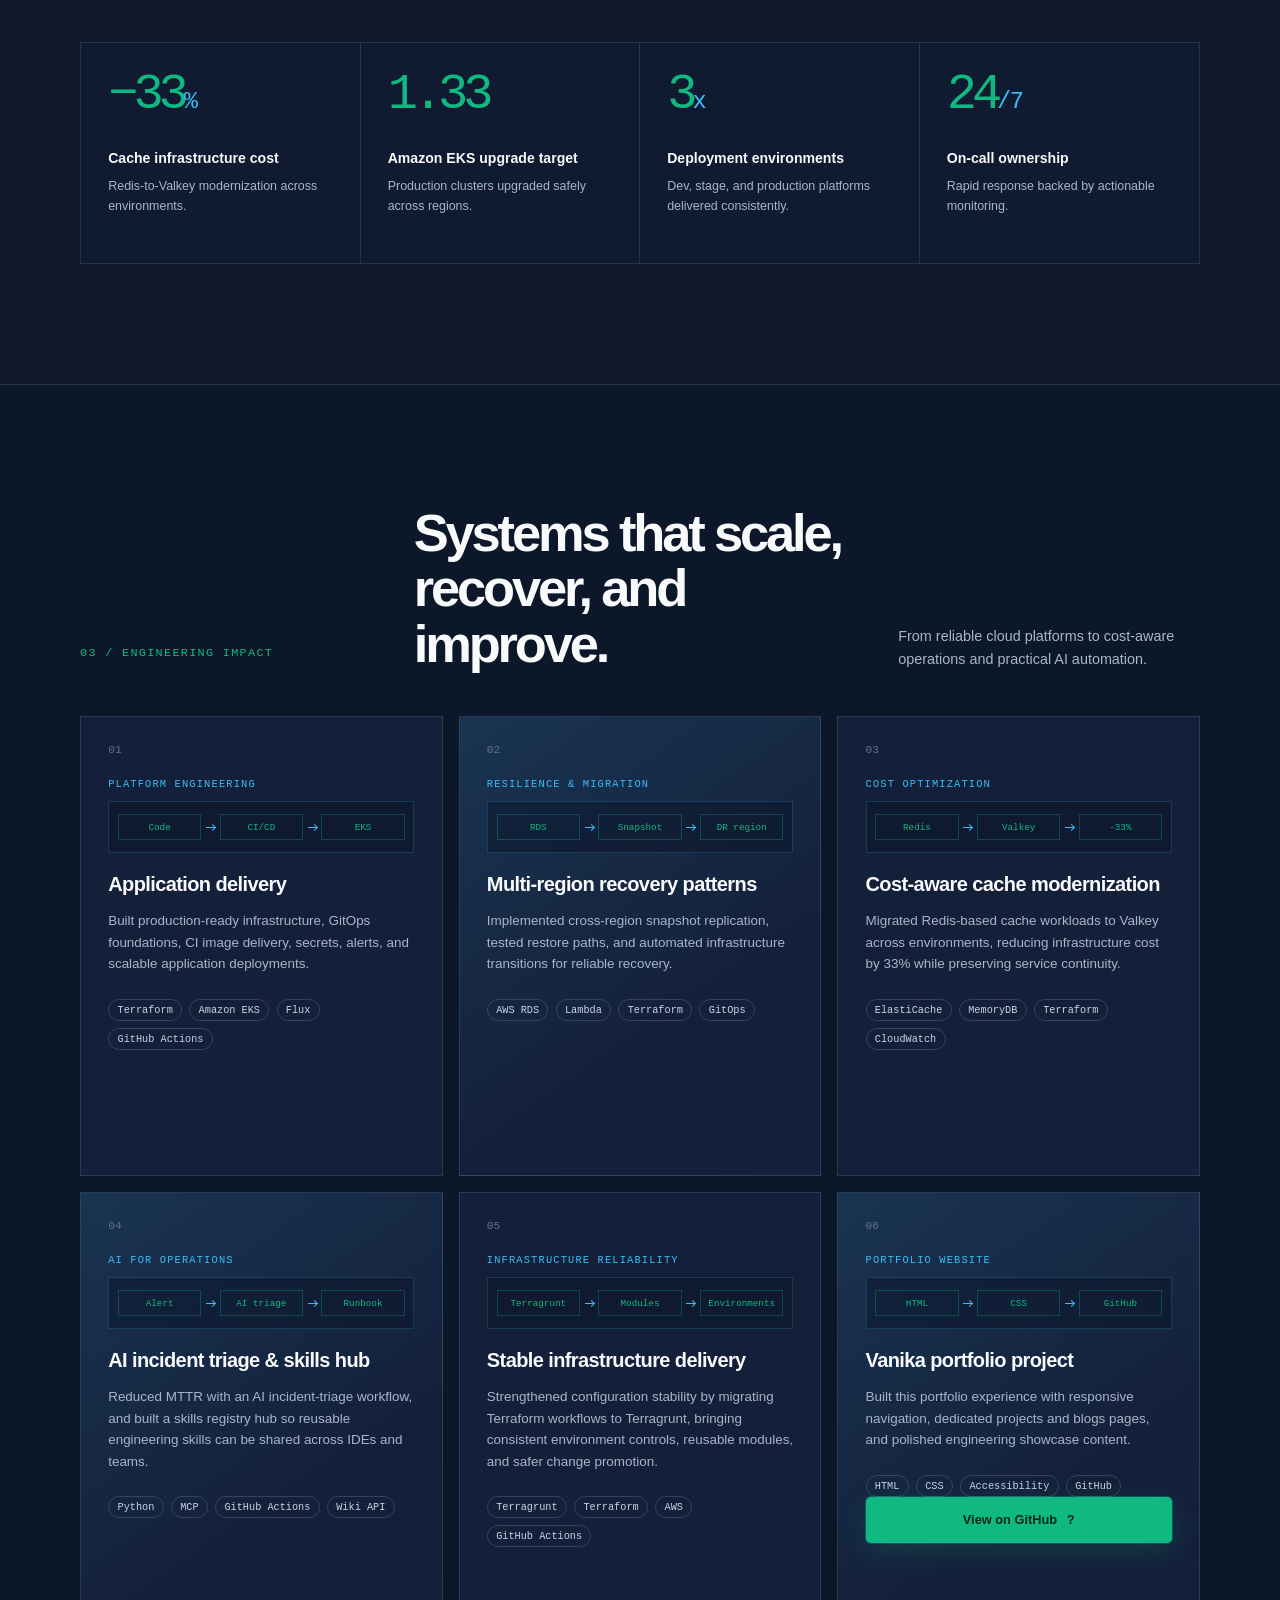
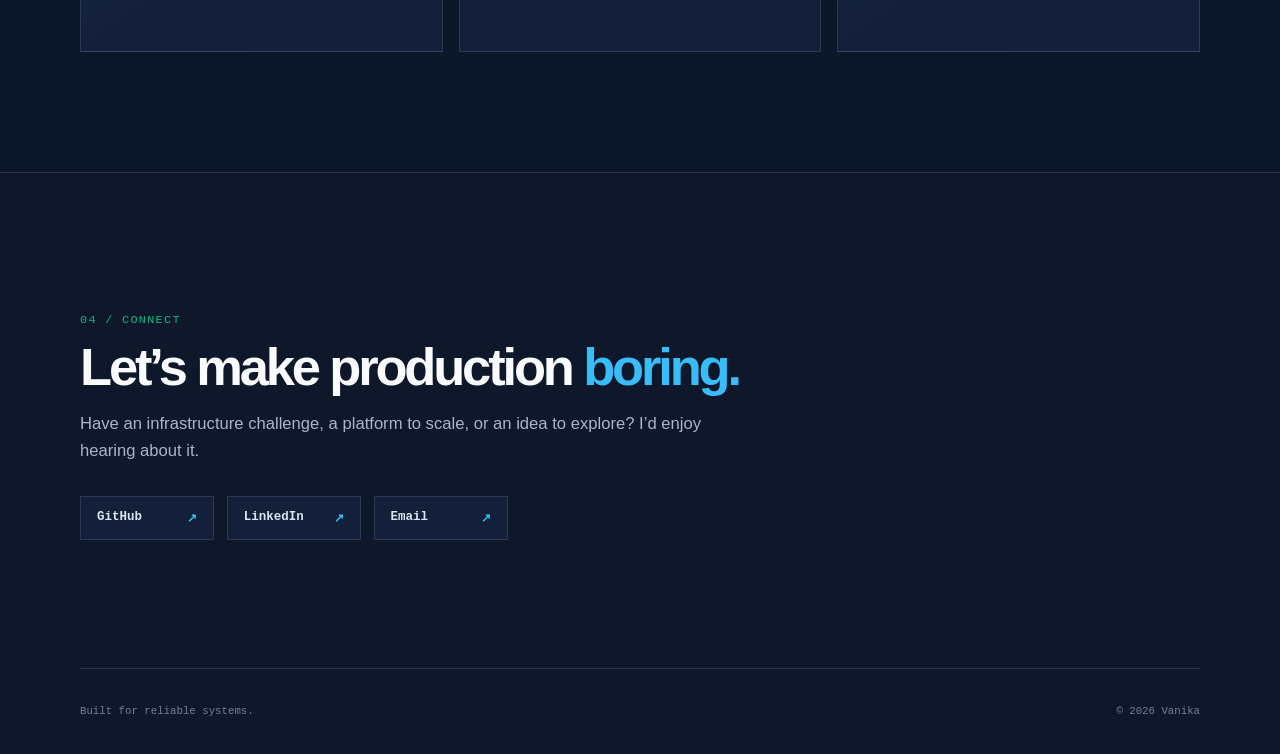
==== commit 2e4cf7c6: "Add architecture overview and create separate pages for projects and blogs" ====
--- a/index.html
+++ b/index.html
@@ -22,7 +22,9 @@
       <div class="nav-links">
         <a href="#about">About</a>
         <a href="#metrics">Metrics</a>
-        <a href="#showcases">Showcases</a>
+        <a href="#showcases">Architecture</a>
+        <a href="projects.html">Projects</a>
+        <a href="blogs.html">Blogs</a>
         <a href="#contact">Contact</a>
       </div>
       <p class="status"><span aria-hidden="true"></span>System status: <strong>online</strong></p>
@@ -114,6 +116,14 @@
             <p>Strengthened configuration stability by migrating Terraform workflows to Terragrunt, bringing consistent environment controls, reusable modules, and safer change promotion.</p>
             <ul class="tool-list" aria-label="Tools used"><li>Terragrunt</li><li>Terraform</li><li>AWS</li><li>GitHub Actions</li></ul>
           </article>
+          <article class="project-card featured">
+            <div class="project-number">06</div><p class="project-type">Portfolio website</p>
+            <div class="mini-diagram" aria-label="Responsive portfolio website with page navigation and project showcase"><span>HTML</span><i></i><span>CSS</span><i></i><span>GitHub</span></div>
+            <h3>Vanika portfolio project</h3>
+            <p>Built this portfolio experience with responsive navigation, dedicated projects and blogs pages, and polished engineering showcase content.</p>
+            <ul class="tool-list" aria-label="Tools used"><li>HTML</li><li>CSS</li><li>Accessibility</li><li>GitHub</li></ul>
+            <a class="button button-primary" href="https://github.com/E-Vanika/Vanika-Portfolio" target="_blank" rel="noreferrer">View on GitHub <span aria-hidden="true">?</span></a>
+          </article>
         </div>
       </div>
     </section>
@@ -129,3 +139,4 @@
   <footer class="footer container"><p>Built for reliable systems.</p><p>© 2026 Vanika</p></footer>
 </body>
 </html>
+
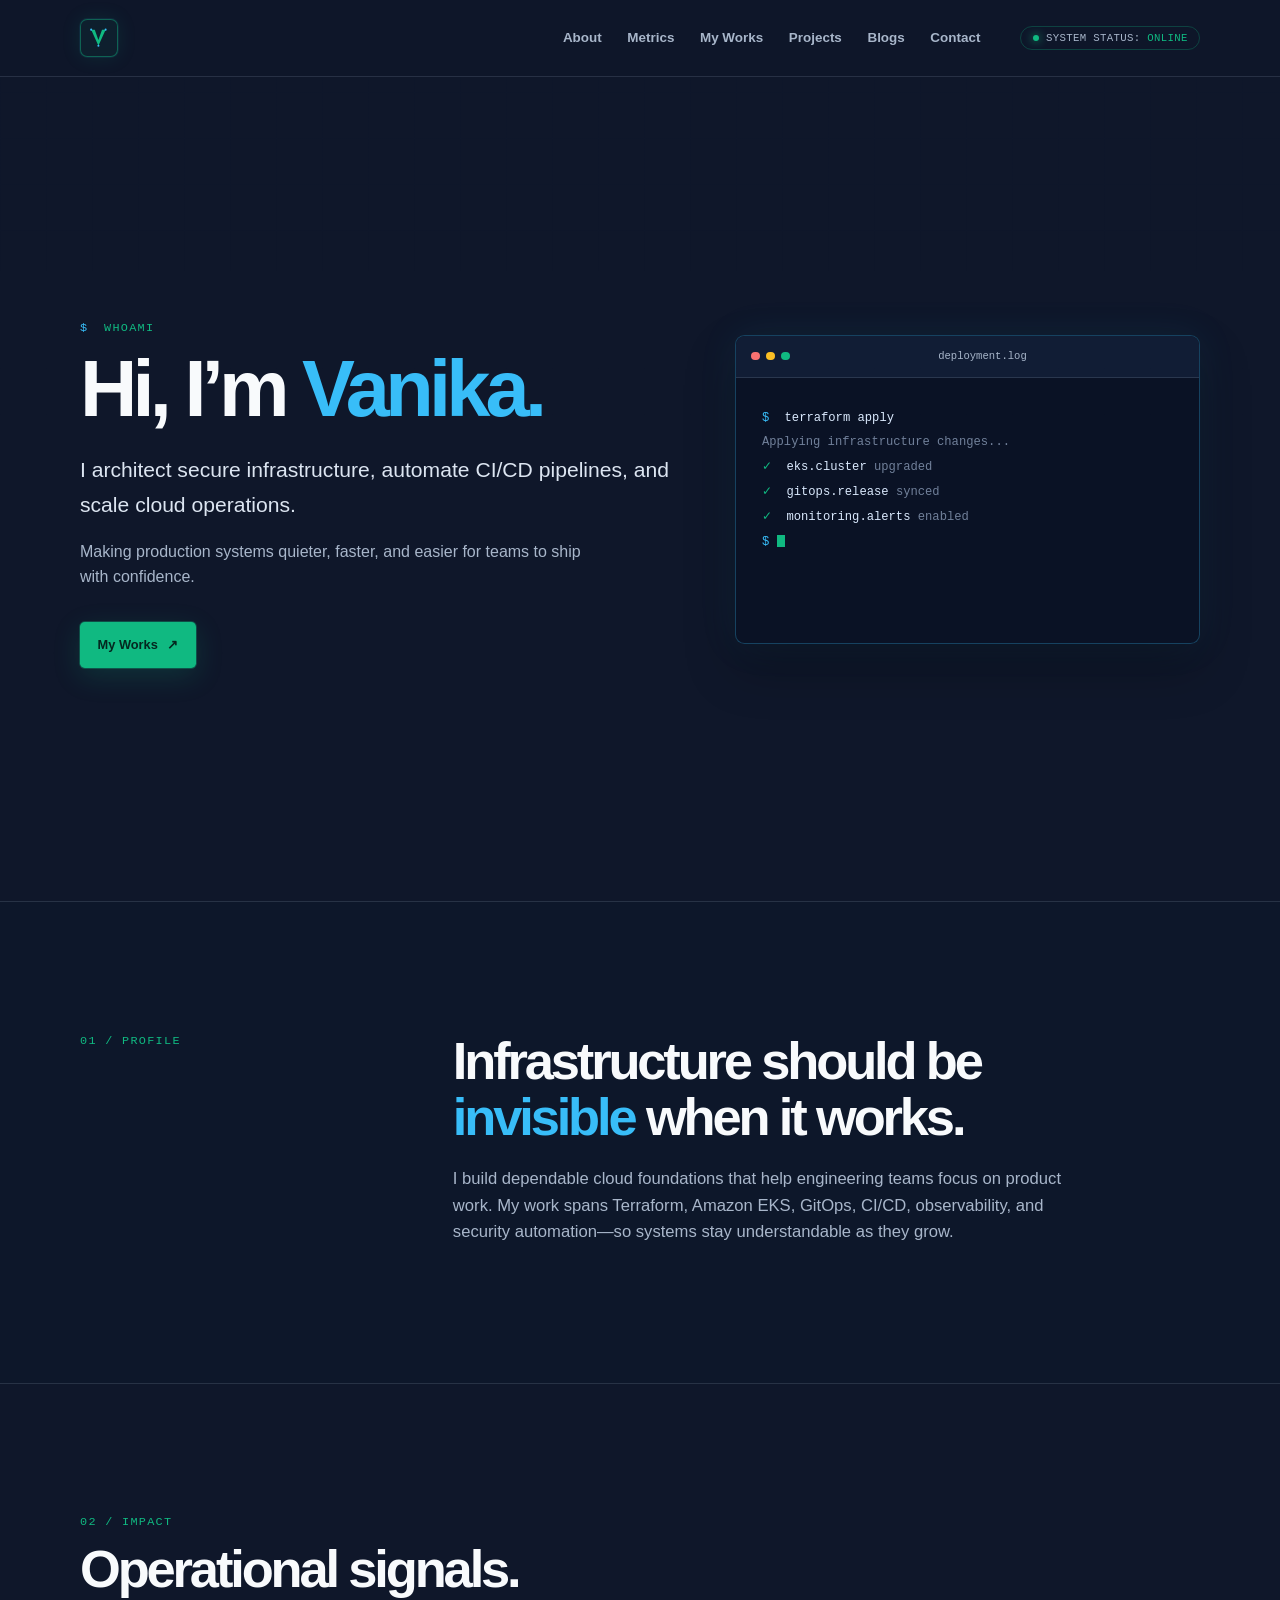
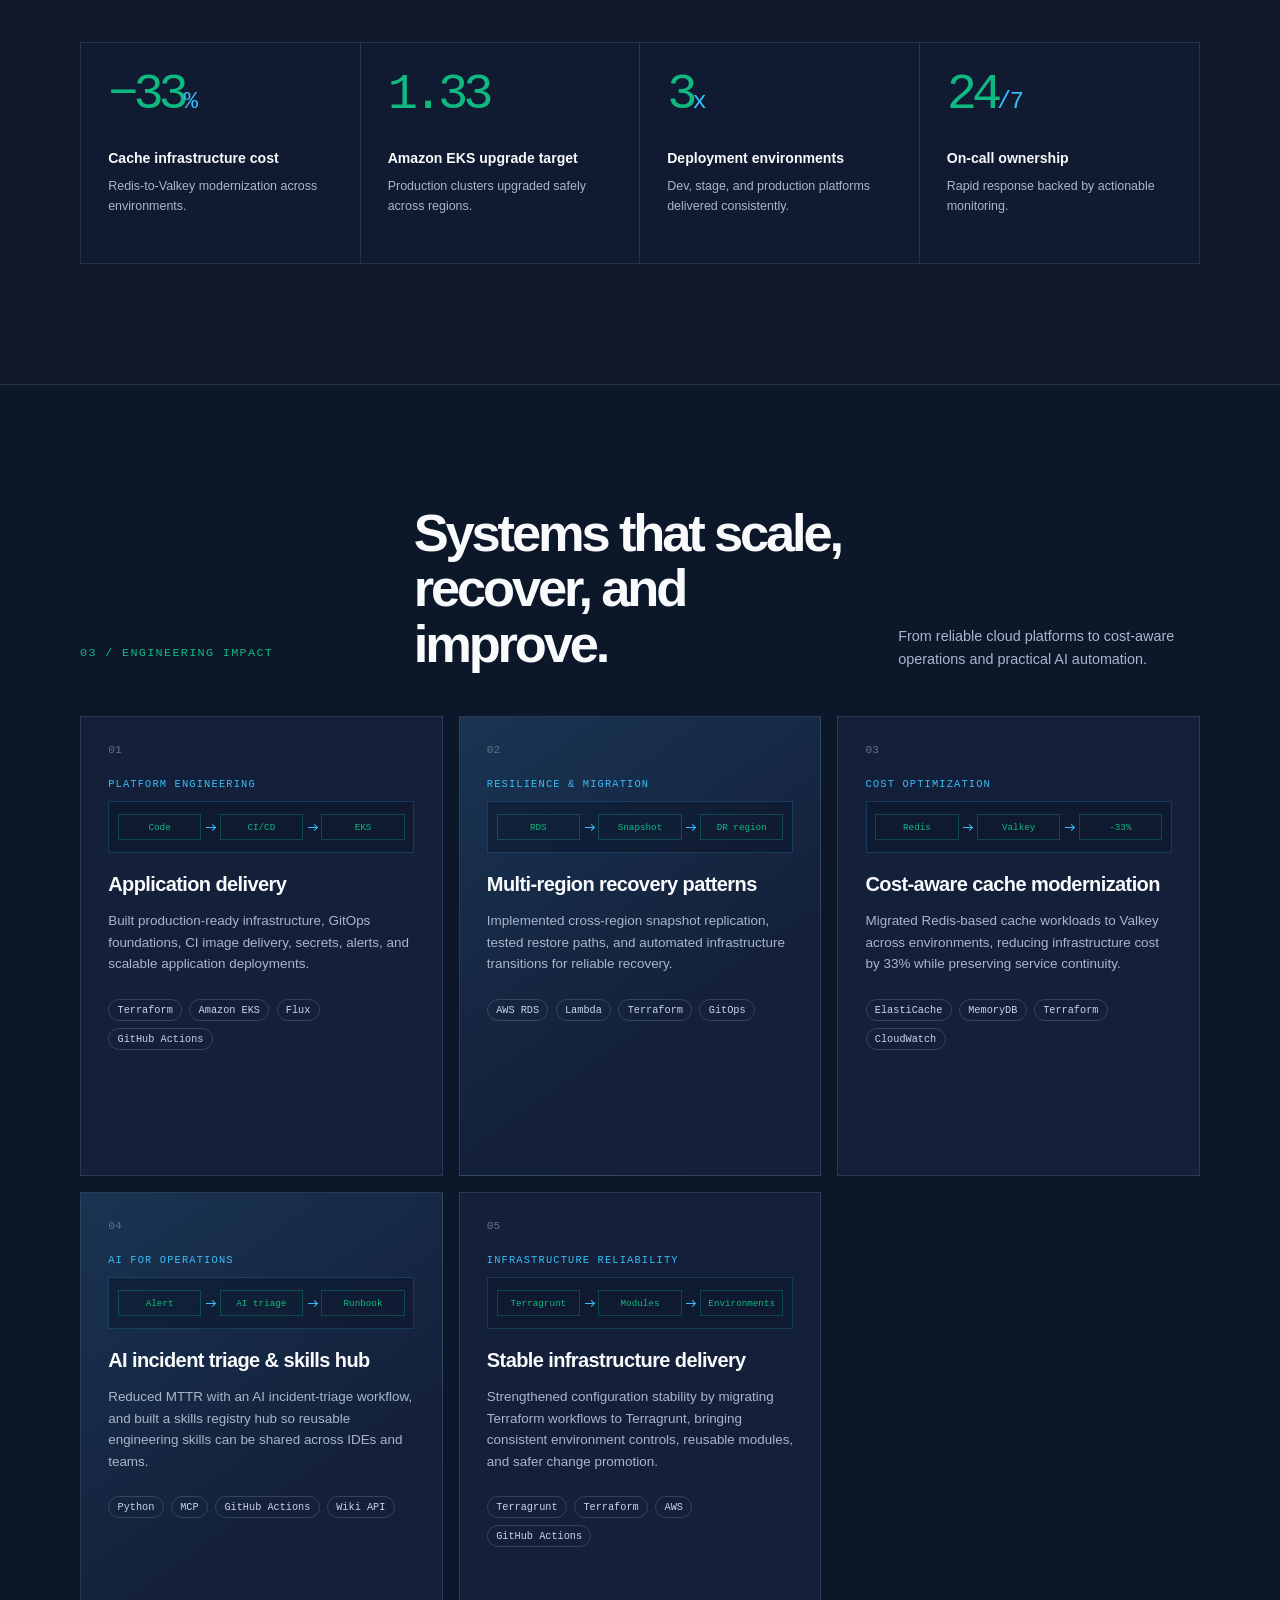
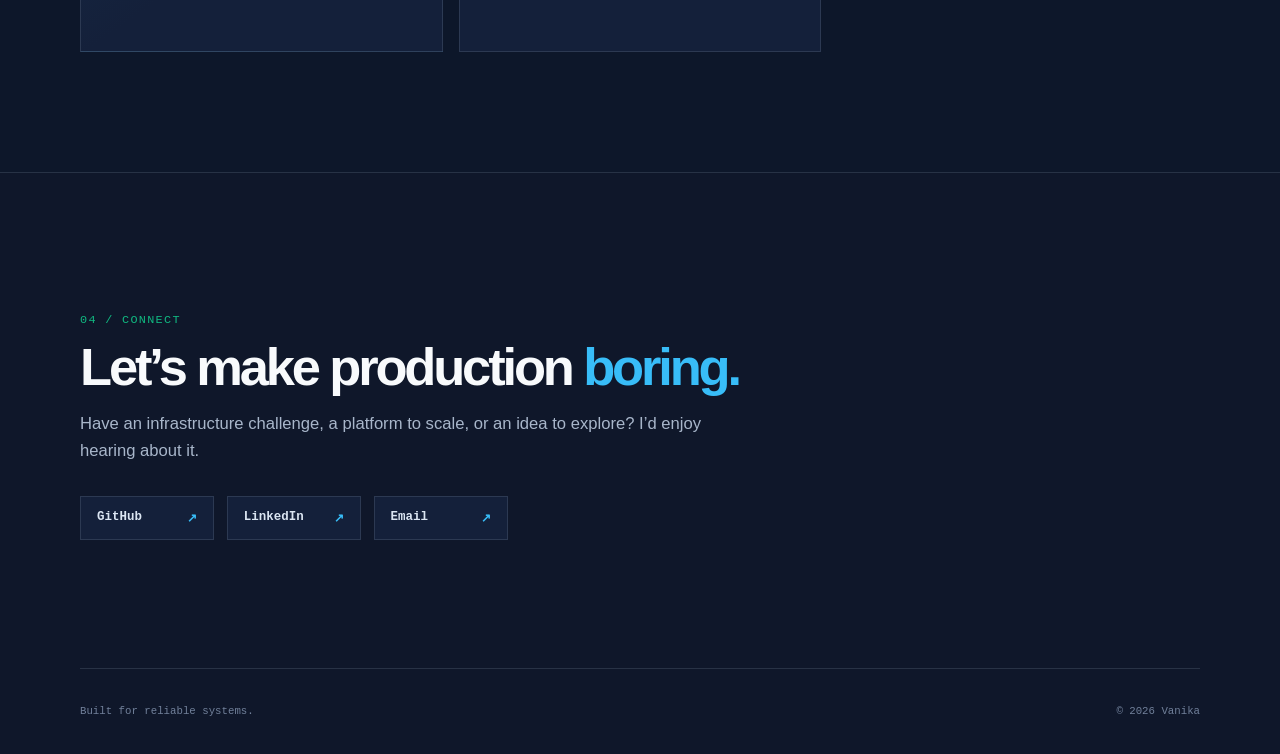
==== commit a014da73: "changing little changes" ====
--- a/index.html
+++ b/index.html
@@ -22,7 +22,7 @@
       <div class="nav-links">
         <a href="#about">About</a>
         <a href="#metrics">Metrics</a>
-        <a href="#showcases">Architecture</a>
+        <a href="#showcases">My Works</a>
         <a href="projects.html">Projects</a>
         <a href="blogs.html">Blogs</a>
         <a href="#contact">Contact</a>
@@ -38,7 +38,7 @@
         <h1 id="hero-heading">Hi, I’m <em>Vanika.</em></h1>
         <p class="hero-statement">I architect secure infrastructure, automate CI/CD pipelines, and scale cloud operations.</p>
         <p class="hero-detail">Making production systems quieter, faster, and easier for teams to ship with confidence.</p>
-        <a class="button button-primary" href="#showcases">View architecture repos <span aria-hidden="true">↗</span></a>
+        <a class="button button-primary" href="#showcases">My Works <span aria-hidden="true">↗</span></a>
       </div>
 
       <aside class="terminal" aria-label="Terminal activity preview">
@@ -116,14 +116,6 @@
             <p>Strengthened configuration stability by migrating Terraform workflows to Terragrunt, bringing consistent environment controls, reusable modules, and safer change promotion.</p>
             <ul class="tool-list" aria-label="Tools used"><li>Terragrunt</li><li>Terraform</li><li>AWS</li><li>GitHub Actions</li></ul>
           </article>
-          <article class="project-card featured">
-            <div class="project-number">06</div><p class="project-type">Portfolio website</p>
-            <div class="mini-diagram" aria-label="Responsive portfolio website with page navigation and project showcase"><span>HTML</span><i></i><span>CSS</span><i></i><span>GitHub</span></div>
-            <h3>Vanika portfolio project</h3>
-            <p>Built this portfolio experience with responsive navigation, dedicated projects and blogs pages, and polished engineering showcase content.</p>
-            <ul class="tool-list" aria-label="Tools used"><li>HTML</li><li>CSS</li><li>Accessibility</li><li>GitHub</li></ul>
-            <a class="button button-primary" href="https://github.com/E-Vanika/Vanika-Portfolio" target="_blank" rel="noreferrer">View on GitHub <span aria-hidden="true">?</span></a>
-          </article>
         </div>
       </div>
     </section>
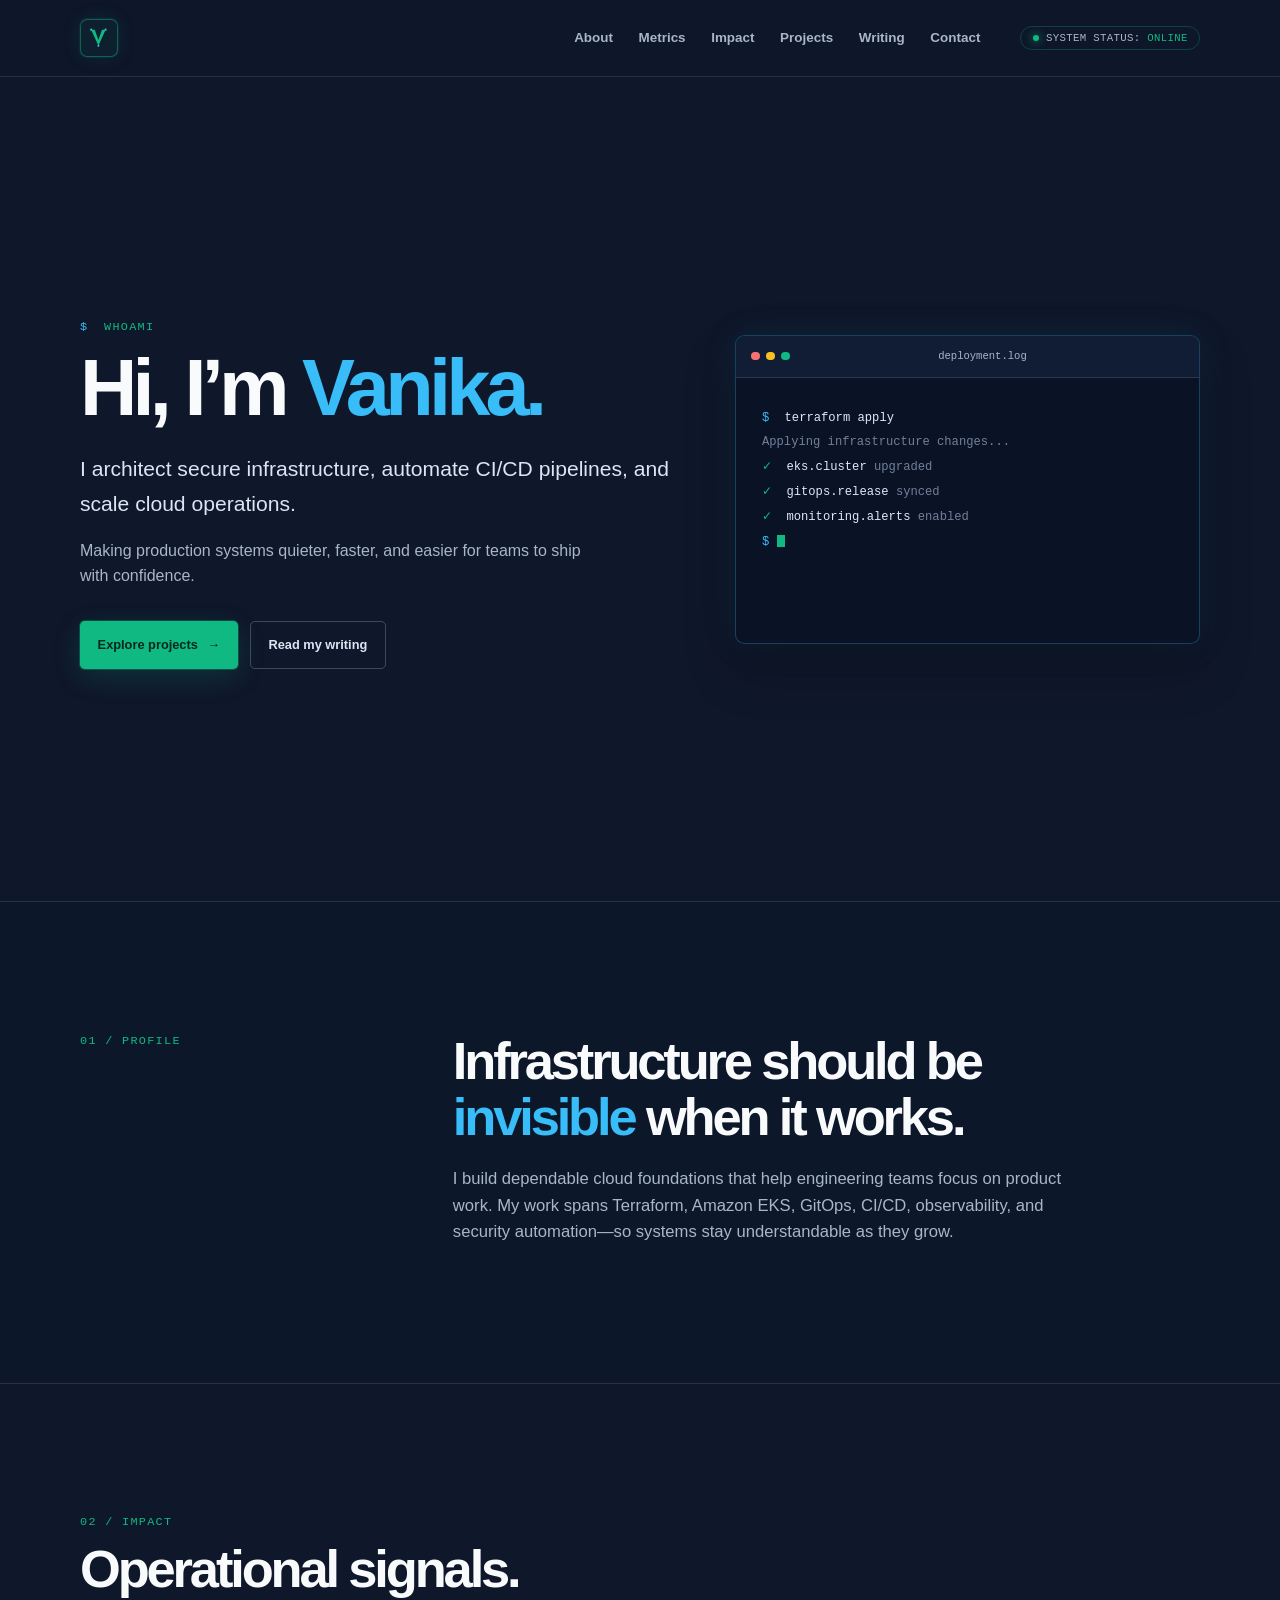
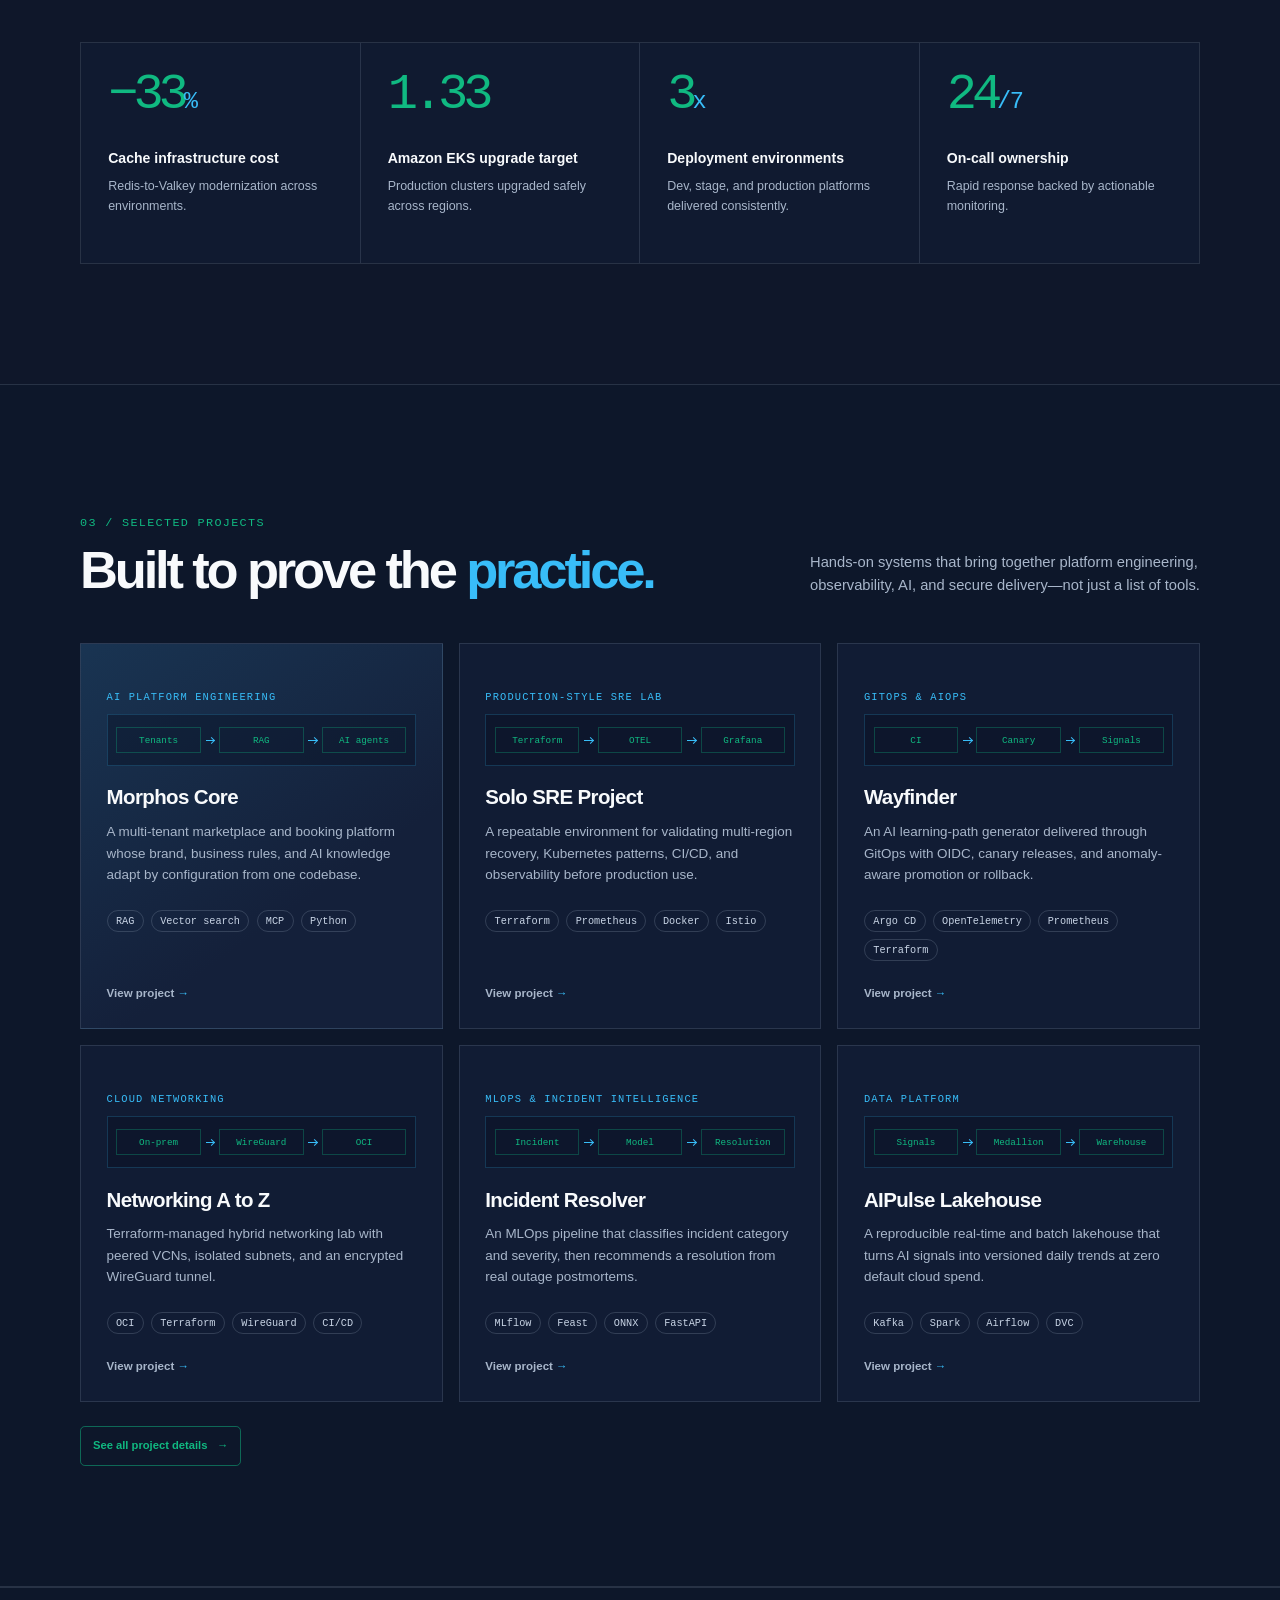
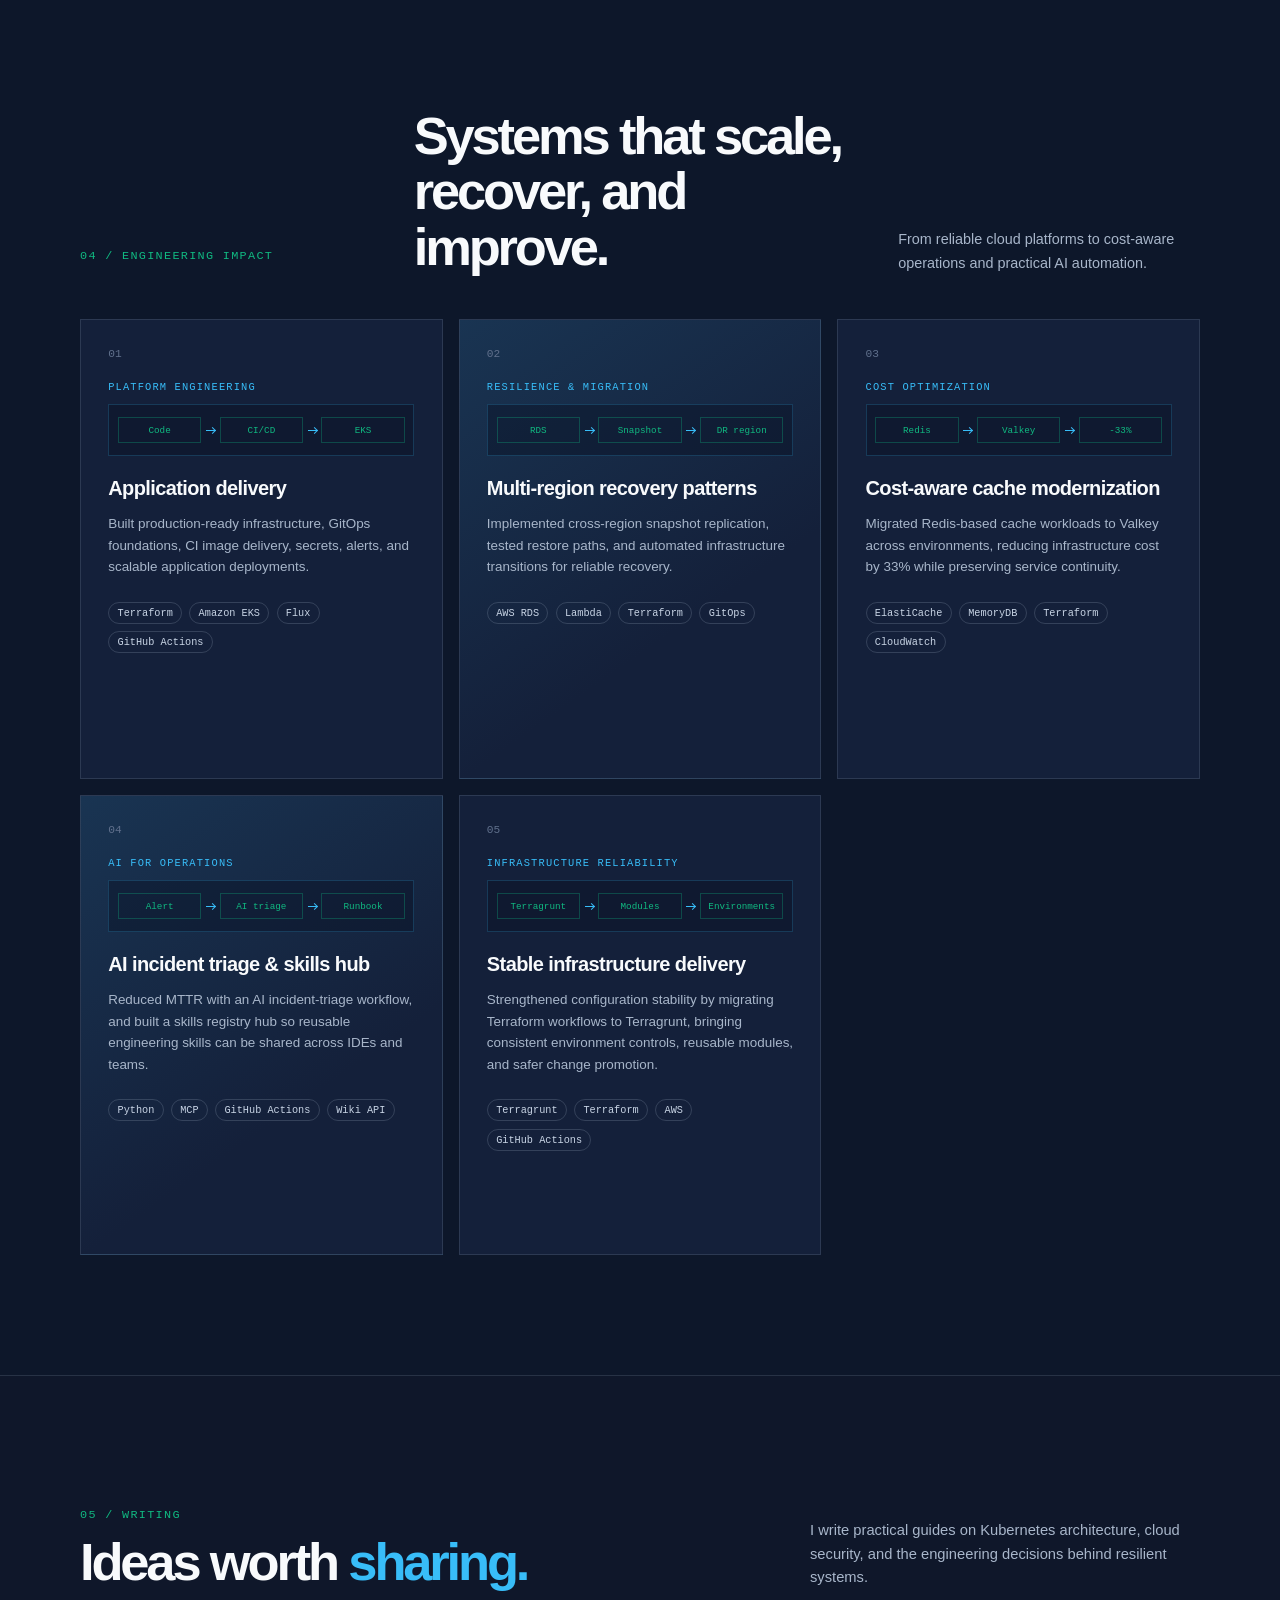
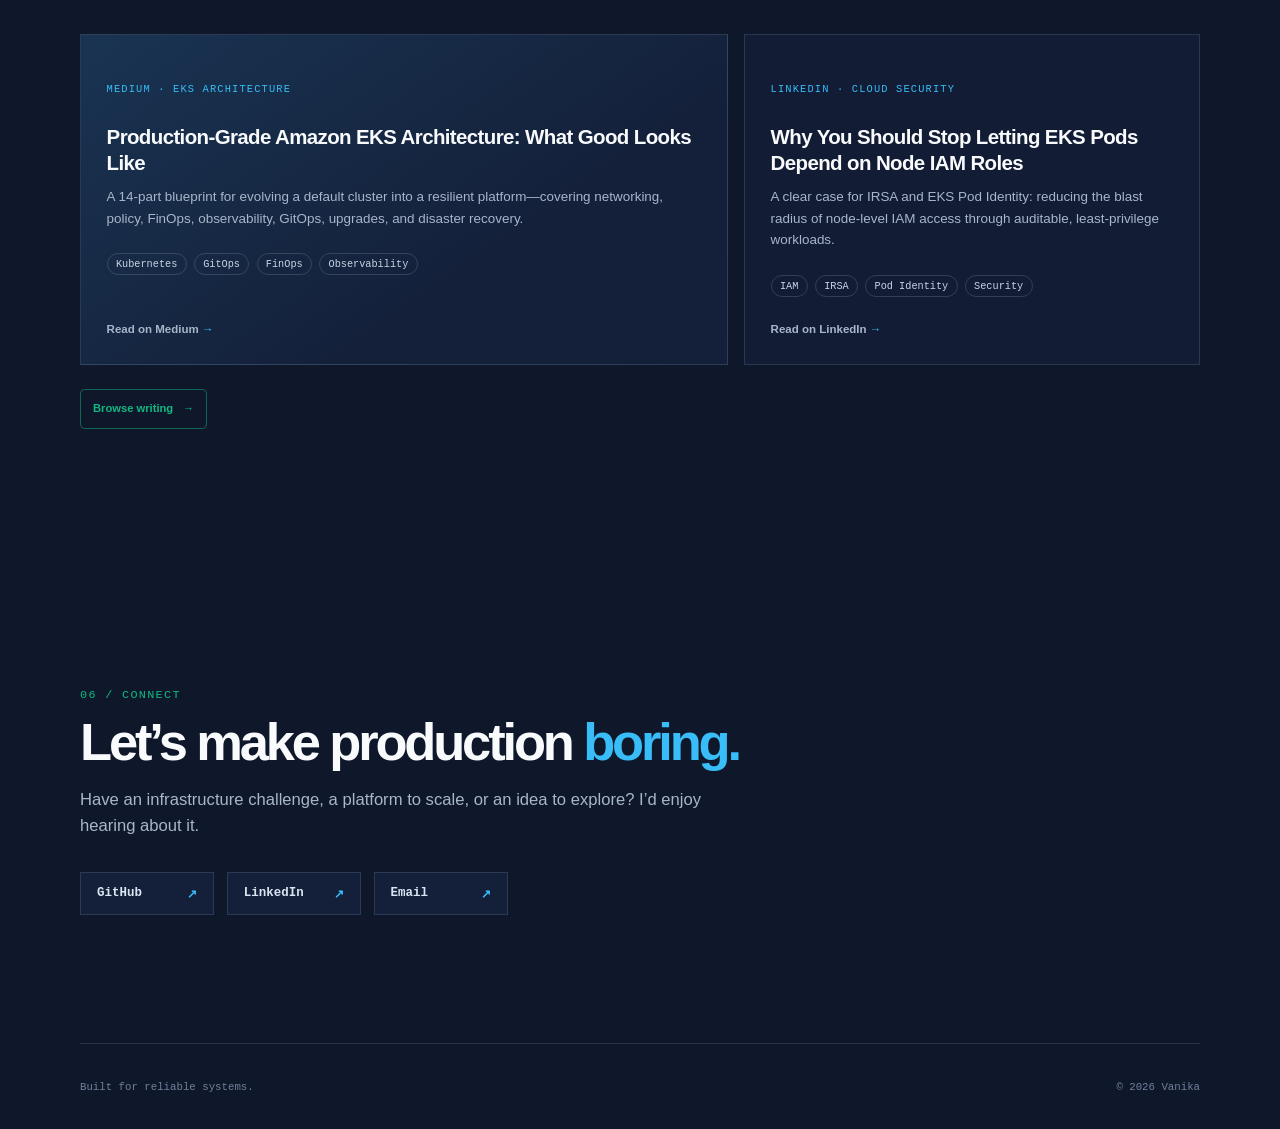
==== commit d3ea5ec0: "updating projects and blogs" ====
--- a/index.html
+++ b/index.html
@@ -22,9 +22,9 @@
       <div class="nav-links">
         <a href="#about">About</a>
         <a href="#metrics">Metrics</a>
-        <a href="#showcases">My Works</a>
-        <a href="projects.html">Projects</a>
-        <a href="blogs.html">Blogs</a>
+        <a href="#showcases">Impact</a>
+        <a href="#projects">Projects</a>
+        <a href="#writing">Writing</a>
         <a href="#contact">Contact</a>
       </div>
       <p class="status"><span aria-hidden="true"></span>System status: <strong>online</strong></p>
@@ -38,7 +38,7 @@
         <h1 id="hero-heading">Hi, I’m <em>Vanika.</em></h1>
         <p class="hero-statement">I architect secure infrastructure, automate CI/CD pipelines, and scale cloud operations.</p>
         <p class="hero-detail">Making production systems quieter, faster, and easier for teams to ship with confidence.</p>
-        <a class="button button-primary" href="#showcases">My Works <span aria-hidden="true">↗</span></a>
+        <div class="hero-actions"><a class="button button-primary" href="#projects">Explore projects <span aria-hidden="true">→</span></a><a class="button button-ghost" href="#writing">Read my writing</a></div>
       </div>
 
       <aside class="terminal" aria-label="Terminal activity preview">
@@ -77,9 +77,27 @@
       </div>
     </section>
 
+    <section class="section section-lined" id="projects" aria-labelledby="projects-heading">
+      <div class="container">
+        <div class="section-intro split-intro">
+          <div><p class="section-label">03 / selected projects</p><h2 id="projects-heading">Built to prove the <em>practice.</em></h2></div>
+          <p>Hands-on systems that bring together platform engineering, observability, AI, and secure delivery—not just a list of tools.</p>
+        </div>
+        <div class="portfolio-grid">
+          <article class="portfolio-card portfolio-card-featured"><p class="project-type">AI platform engineering</p><div class="mini-diagram" aria-label="Tenant configuration supplies a RAG knowledge layer and AI assistant"><span>Tenants</span><i></i><span>RAG</span><i></i><span>AI agents</span></div><h3>Morphos Core</h3><p>A multi-tenant marketplace and booking platform whose brand, business rules, and AI knowledge adapt by configuration from one codebase.</p><ul class="tool-list" aria-label="Technologies used"><li>RAG</li><li>Vector search</li><li>MCP</li><li>Python</li></ul><a class="text-link" href="https://github.com/E-Vanika/morphos-core" target="_blank" rel="noreferrer">View project <span aria-hidden="true">→</span></a></article>
+          <article class="portfolio-card"><p class="project-type">Production-style SRE lab</p><div class="mini-diagram" aria-label="Terraform provisions infrastructure observed through Prometheus and Grafana"><span>Terraform</span><i></i><span>OTEL</span><i></i><span>Grafana</span></div><h3>Solo SRE Project</h3><p>A repeatable environment for validating multi-region recovery, Kubernetes patterns, CI/CD, and observability before production use.</p><ul class="tool-list" aria-label="Technologies used"><li>Terraform</li><li>Prometheus</li><li>Docker</li><li>Istio</li></ul><a class="text-link" href="https://github.com/E-Vanika/solo-sre-project" target="_blank" rel="noreferrer">View project <span aria-hidden="true">→</span></a></article>
+          <article class="portfolio-card"><p class="project-type">GitOps &amp; AIOps</p><div class="mini-diagram" aria-label="GitHub Actions deploys a canary release monitored by OpenTelemetry and Prometheus"><span>CI</span><i></i><span>Canary</span><i></i><span>Signals</span></div><h3>Wayfinder</h3><p>An AI learning-path generator delivered through GitOps with OIDC, canary releases, and anomaly-aware promotion or rollback.</p><ul class="tool-list" aria-label="Technologies used"><li>Argo CD</li><li>OpenTelemetry</li><li>Prometheus</li><li>Terraform</li></ul><a class="text-link" href="https://github.com/core-intel-forge/WayFinder" target="_blank" rel="noreferrer">View project <span aria-hidden="true">→</span></a></article>
+          <article class="portfolio-card"><p class="project-type">Cloud networking</p><div class="mini-diagram" aria-label="Two peered cloud networks connect to an on-premises network over WireGuard"><span>On-prem</span><i></i><span>WireGuard</span><i></i><span>OCI</span></div><h3>Networking A to Z</h3><p>Terraform-managed hybrid networking lab with peered VCNs, isolated subnets, and an encrypted WireGuard tunnel.</p><ul class="tool-list" aria-label="Technologies used"><li>OCI</li><li>Terraform</li><li>WireGuard</li><li>CI/CD</li></ul><a class="text-link" href="https://github.com/E-Vanika/Networking-A-to-Z" target="_blank" rel="noreferrer">View project <span aria-hidden="true">→</span></a></article>
+          <article class="portfolio-card"><p class="project-type">MLOps &amp; incident intelligence</p><div class="mini-diagram" aria-label="Incident reports are processed by features, a model, and a recommended resolution"><span>Incident</span><i></i><span>Model</span><i></i><span>Resolution</span></div><h3>Incident Resolver</h3><p>An MLOps pipeline that classifies incident category and severity, then recommends a resolution from real outage postmortems.</p><ul class="tool-list" aria-label="Technologies used"><li>MLflow</li><li>Feast</li><li>ONNX</li><li>FastAPI</li></ul><a class="text-link" href="https://github.com/core-intel-forge/incident-resolver" target="_blank" rel="noreferrer">View project <span aria-hidden="true">→</span></a></article>
+          <article class="portfolio-card"><p class="project-type">Data platform</p><div class="mini-diagram" aria-label="Live signals pass through a medallion data architecture into an analytics warehouse"><span>Signals</span><i></i><span>Medallion</span><i></i><span>Warehouse</span></div><h3>AIPulse Lakehouse</h3><p>A reproducible real-time and batch lakehouse that turns AI signals into versioned daily trends at zero default cloud spend.</p><ul class="tool-list" aria-label="Technologies used"><li>Kafka</li><li>Spark</li><li>Airflow</li><li>DVC</li></ul><a class="text-link" href="https://github.com/core-intel-forge/AI-pulse-lakehouse" target="_blank" rel="noreferrer">View project <span aria-hidden="true">→</span></a></article>
+        </div>
+        <a class="button button-outline section-cta" href="projects.html">See all project details <span aria-hidden="true">→</span></a>
+      </div>
+    </section>
+
     <section class="section section-lined" id="showcases" aria-labelledby="showcases-heading">
       <div class="container">
-        <div class="section-intro showcase-intro"><p class="section-label">03 / engineering impact</p><h2 id="showcases-heading">Systems that scale, recover, and improve.</h2><p>From reliable cloud platforms to cost-aware operations and practical AI automation.</p></div>
+        <div class="section-intro showcase-intro"><p class="section-label">04 / engineering impact</p><h2 id="showcases-heading">Systems that scale, recover, and improve.</h2><p>From reliable cloud platforms to cost-aware operations and practical AI automation.</p></div>
         <div class="projects-grid">
           <article class="project-card">
             <div class="project-number">01</div><p class="project-type">Platform engineering</p>
@@ -120,8 +138,17 @@
       </div>
     </section>
 
+    <section class="section container" id="writing" aria-labelledby="writing-heading">
+      <div class="section-intro split-intro"><div><p class="section-label">05 / writing</p><h2 id="writing-heading">Ideas worth <em>sharing.</em></h2></div><p>I write practical guides on Kubernetes architecture, cloud security, and the engineering decisions behind resilient systems.</p></div>
+      <div class="writing-grid">
+        <article class="writing-card writing-card-featured"><p class="project-type">Medium · EKS architecture</p><h3>Production-Grade Amazon EKS Architecture: What Good Looks Like</h3><p>A 14-part blueprint for evolving a default cluster into a resilient platform—covering networking, policy, FinOps, observability, GitOps, upgrades, and disaster recovery.</p><ul class="tool-list" aria-label="Article topics"><li>Kubernetes</li><li>GitOps</li><li>FinOps</li><li>Observability</li></ul><a class="text-link" href="https://medium.com/@vanikaraj1/production-grade-amazon-eks-architecture-what-good-looks-like-092eeeaffea1" target="_blank" rel="noreferrer">Read on Medium <span aria-hidden="true">→</span></a></article>
+        <article class="writing-card"><p class="project-type">LinkedIn · cloud security</p><h3>Why You Should Stop Letting EKS Pods Depend on Node IAM Roles</h3><p>A clear case for IRSA and EKS Pod Identity: reducing the blast radius of node-level IAM access through auditable, least-privilege workloads.</p><ul class="tool-list" aria-label="Article topics"><li>IAM</li><li>IRSA</li><li>Pod Identity</li><li>Security</li></ul><a class="text-link" href="https://www.linkedin.com/pulse/why-you-should-stop-letting-eks-pods-depend-node-iam-roles-vanika-e-udmhc" target="_blank" rel="noreferrer">Read on LinkedIn <span aria-hidden="true">→</span></a></article>
+      </div>
+      <a class="button button-outline section-cta" href="blogs.html">Browse writing <span aria-hidden="true">→</span></a>
+    </section>
+
     <section class="contact section container" id="contact" aria-labelledby="contact-heading">
-      <p class="section-label">04 / connect</p>
+      <p class="section-label">06 / connect</p>
       <h2 id="contact-heading">Let’s make production <em>boring.</em></h2>
       <p>Have an infrastructure challenge, a platform to scale, or an idea to explore? I’d enjoy hearing about it.</p>
       <div class="contact-links"><a href="https://github.com/E-Vanika?tab=repositories" target="_blank" rel="noreferrer">GitHub <span aria-hidden="true">↗</span></a><a href="https://www.linkedin.com/in/vanika-e-54776618b/" target="_blank" rel="noreferrer">LinkedIn <span aria-hidden="true">↗</span></a><a href="mailto:vanikaraj1@gmail.com">Email <span aria-hidden="true">↗</span></a></div>
--- a/styles.css
+++ b/styles.css
@@ -16,4 +16,7 @@
 .project-card { min-height:460px; }.project-type { margin:1.35rem 0 .7rem; }.mini-diagram { display:flex; align-items:center; gap:.3rem; min-height:52px; padding:.55rem; border:1px solid rgba(56,189,248,.2); background:rgba(8,16,34,.42); color:#c8d4e5; font:500 .58rem var(--mono); text-align:center; }.mini-diagram span { flex:1; min-width:0; padding:.4rem .2rem; border:1px solid rgba(16,185,129,.3); color:var(--green); }.mini-diagram i { display:block; width:.55rem; height:1px; background:var(--blue); position:relative; }.mini-diagram i::after { content:""; position:absolute; right:0; top:-2px; width:4px; height:4px; border-top:1px solid var(--blue); border-right:1px solid var(--blue); transform:rotate(45deg); }.project-card h3 { margin:1.2rem 0 .8rem; }.tool-list { margin:1.5rem 0 0; }
 @media (max-width:850px) { .hero { grid-template-columns:1fr; gap:3rem; min-height:auto; }.terminal { max-width:620px; width:100%; }.metrics-grid { grid-template-columns:repeat(2,1fr); }.metric:nth-child(2) { border-right:0; }.metric:nth-child(-n+2) { border-bottom:1px solid var(--line); }.showcase-intro { grid-template-columns:1fr; gap:.4rem; }.projects-grid { grid-template-columns:1fr; }.project-card { min-height:0; }.project-type { margin-top:1.3rem; }.about-grid { grid-template-columns:1fr; gap:.5rem; } }
 @media (max-width:620px) { .container { width:min(100% - 2rem,1120px); }.nav { min-height:106px; flex-wrap:wrap; align-content:center; gap:.5rem 1rem; padding:.65rem 0; }.nav-links { display:flex; order:3; width:100%; justify-content:space-between; margin:0; gap:.5rem; font-size:.72rem; }.status { margin-left:auto; font-size:.56rem; padding:.28rem .48rem; }.section { padding:5rem 0; }.hero { padding-top:4rem; padding-bottom:4rem; }.hero h1 { font-size:clamp(2.75rem,14vw,4rem); }.terminal-body { min-height:225px; padding:1.2rem; font-size:.68rem; }.metrics-grid { grid-template-columns:1fr; }.metric { min-height:0; border-right:0; border-bottom:1px solid var(--line); }.metric:last-child { border-bottom:0; }.metric-value { margin-bottom:.9rem; }.footer { gap:1rem; flex-direction:column; }.contact-links a { flex:1 1 100%; } }
+.hero-actions { display:flex; flex-wrap:wrap; gap:.75rem; }.button-ghost { border:1px solid rgba(148,163,184,.35); color:#dce5f1; }.button-ghost:hover { border-color:var(--blue); color:var(--blue); }
+.split-intro { display:flex; justify-content:space-between; gap:2rem; align-items:end; }.split-intro h2 { margin-bottom:0; }.split-intro>p { max-width:390px; margin:0; color:var(--muted); font-size:.92rem; }.portfolio-grid { display:grid; grid-template-columns:repeat(3,1fr); gap:1rem; }.portfolio-card,.writing-card { display:flex; flex-direction:column; min-height:340px; padding:1.6rem; border:1px solid var(--line); background:rgba(20,32,58,.62); transition:transform .25s ease,border-color .25s ease,box-shadow .25s ease; }.portfolio-card:hover,.writing-card:hover { transform:translateY(-5px); border-color:rgba(56,189,248,.55); box-shadow:0 16px 35px rgba(0,0,0,.2); }.portfolio-card-featured,.writing-card-featured { background:linear-gradient(145deg,#193452,#14203a 65%); }.portfolio-card h3,.writing-card h3 { margin:1.15rem 0 .7rem; font-size:1.28rem; line-height:1.24; letter-spacing:-.03em; }.portfolio-card>p:not(.project-type),.writing-card>p:not(.project-type) { margin:0; color:var(--muted); font-size:.84rem; }.portfolio-card .text-link,.writing-card .text-link { margin-top:auto; padding-top:1.45rem; }.section-cta { margin-top:1.5rem; }.writing-grid { display:grid; grid-template-columns:1.35fr .95fr; gap:1rem; }.writing-card { min-height:300px; }
+@media (max-width:850px) { .projects-grid,.portfolio-grid,.writing-grid { grid-template-columns:1fr; }.portfolio-card,.writing-card { min-height:0; }.split-intro { display:block; }.split-intro>p { margin-top:1rem; } }
 @media (prefers-reduced-motion:reduce) { *,*::before,*::after { scroll-behavior:auto !important; animation-duration:.01ms !important; transition-duration:.01ms !important; } }
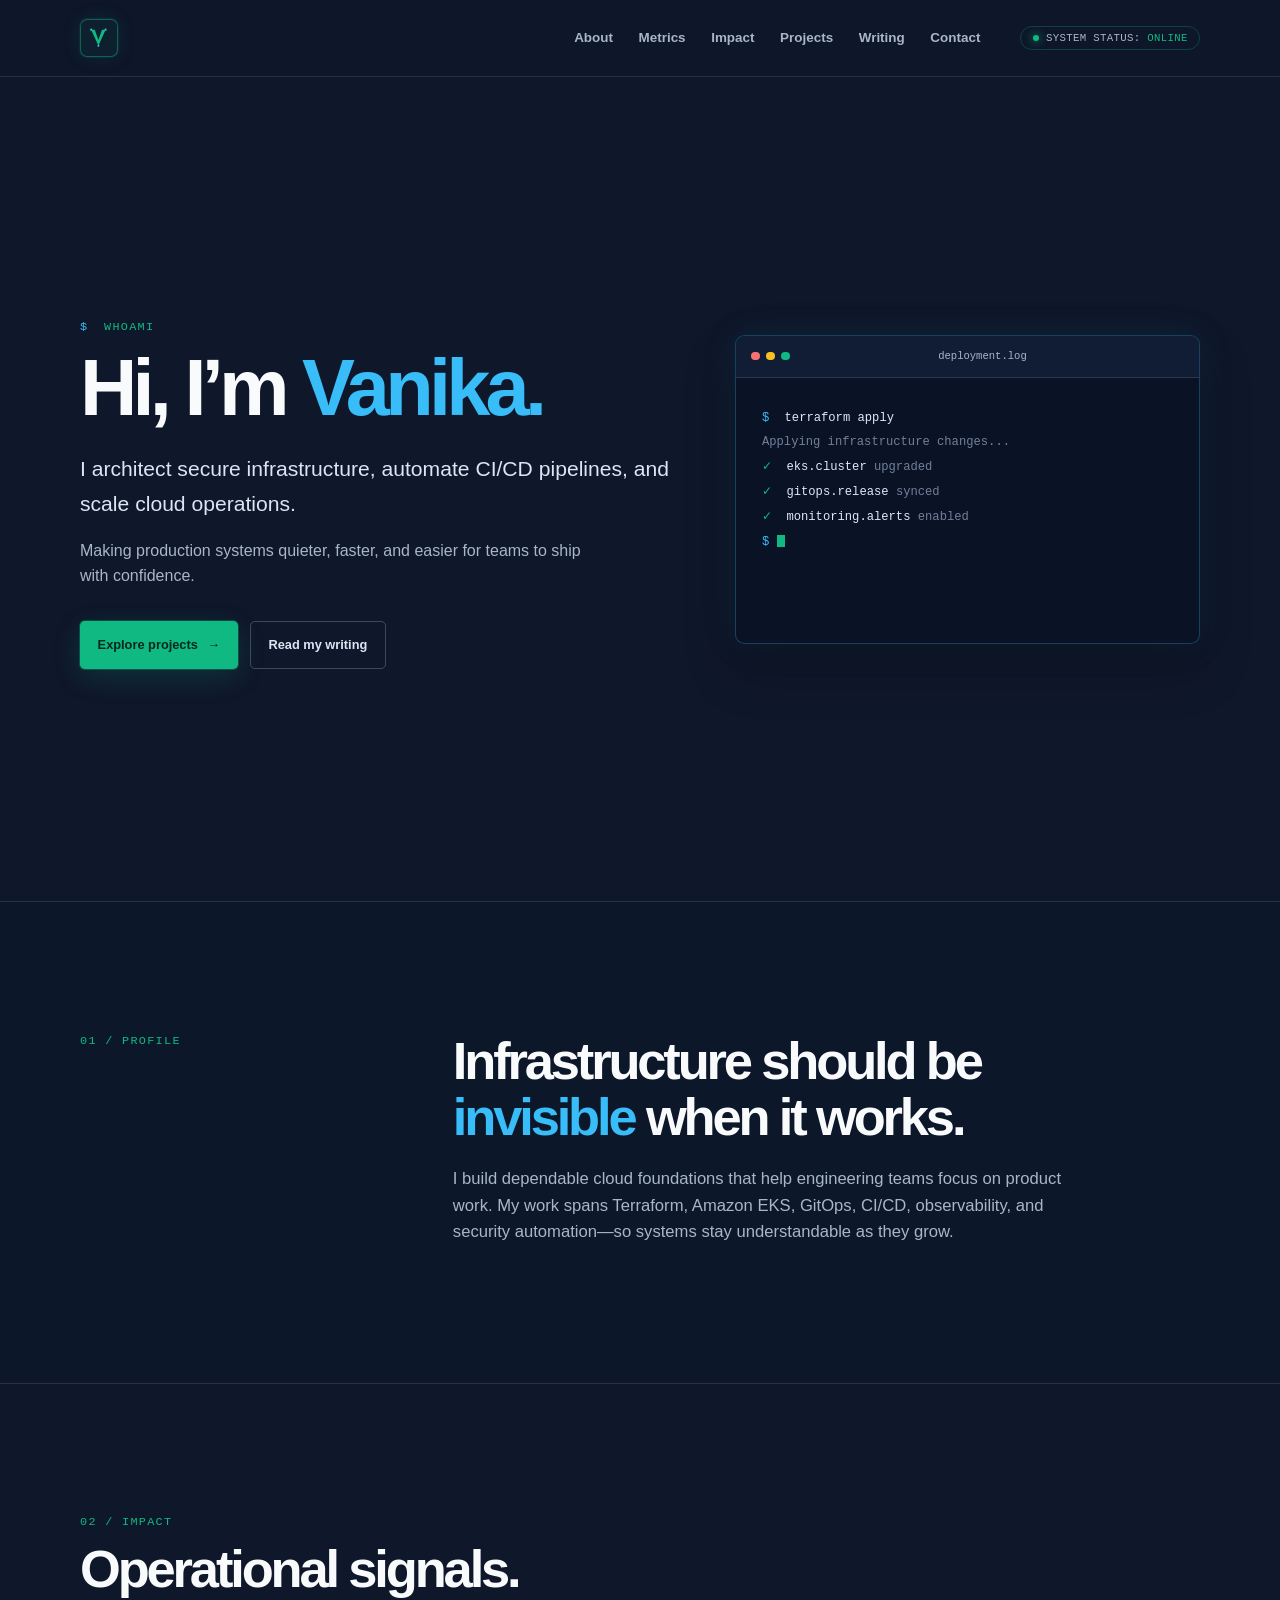
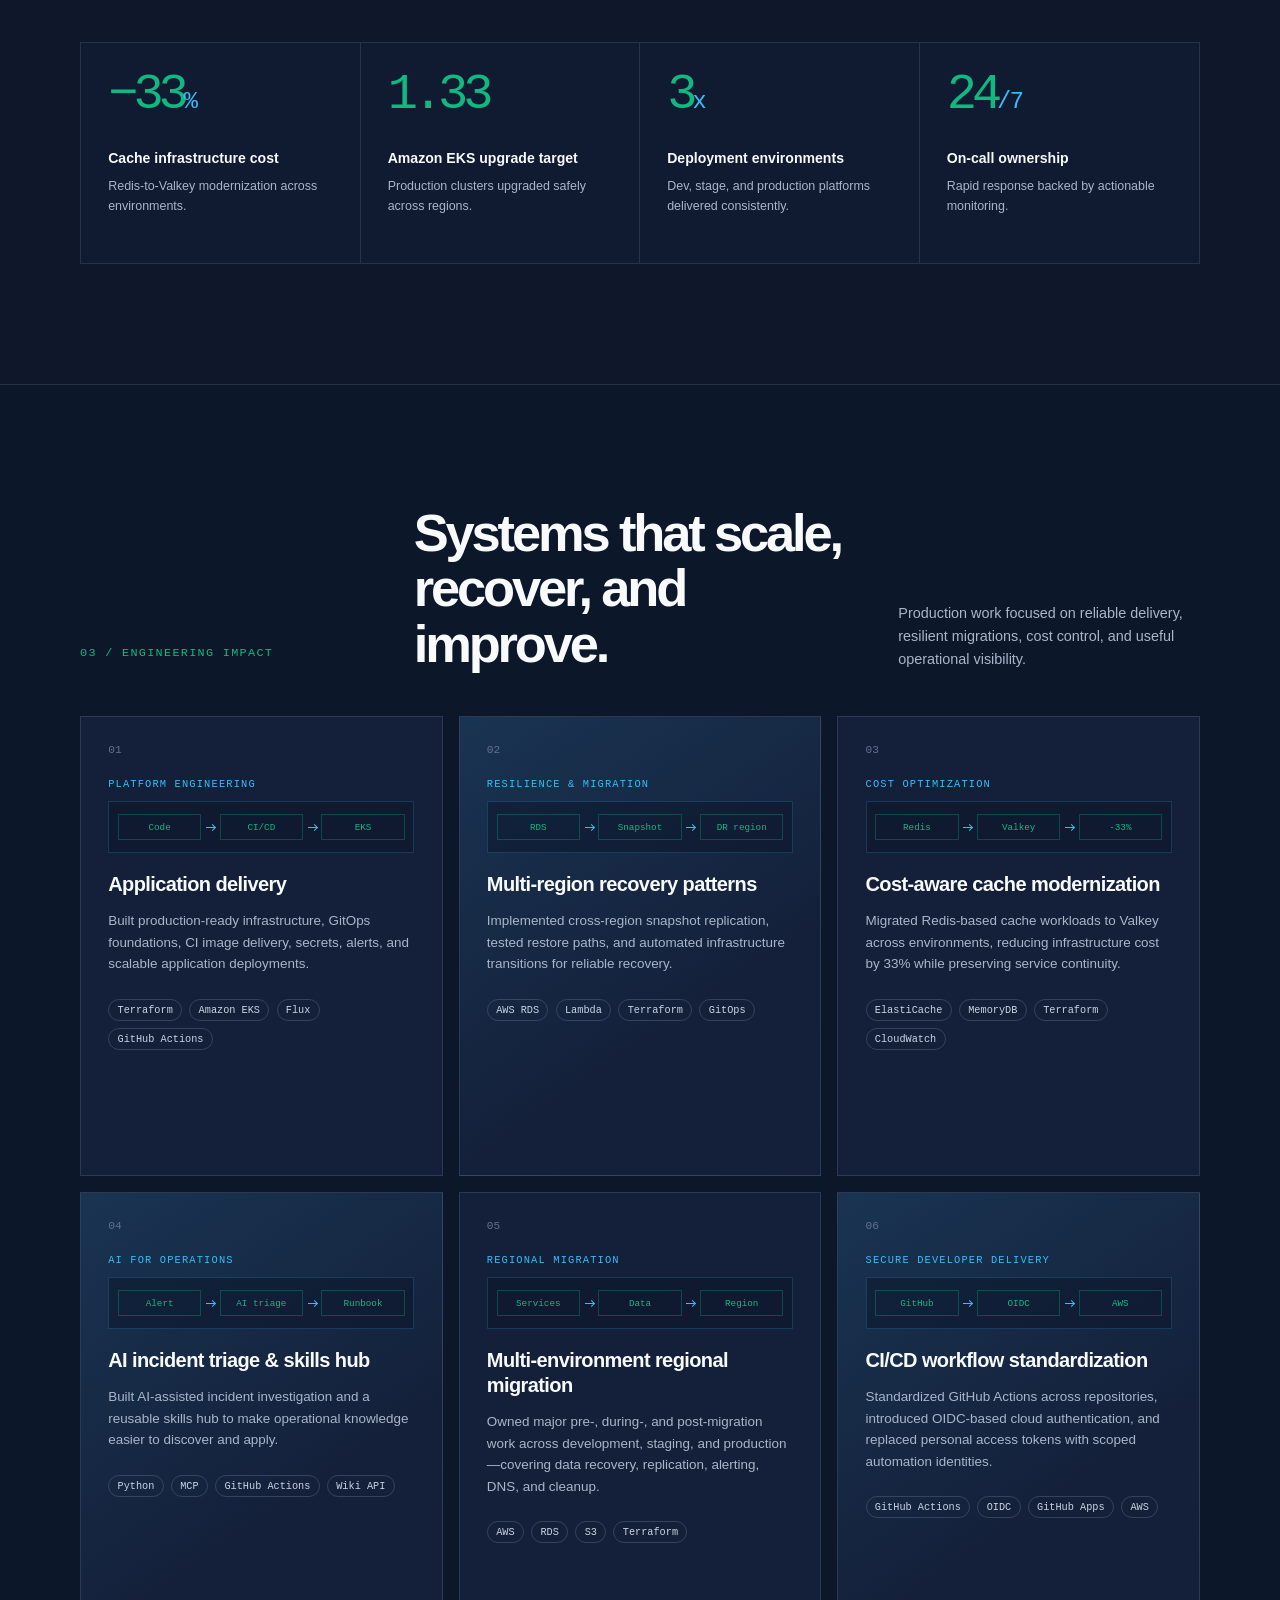
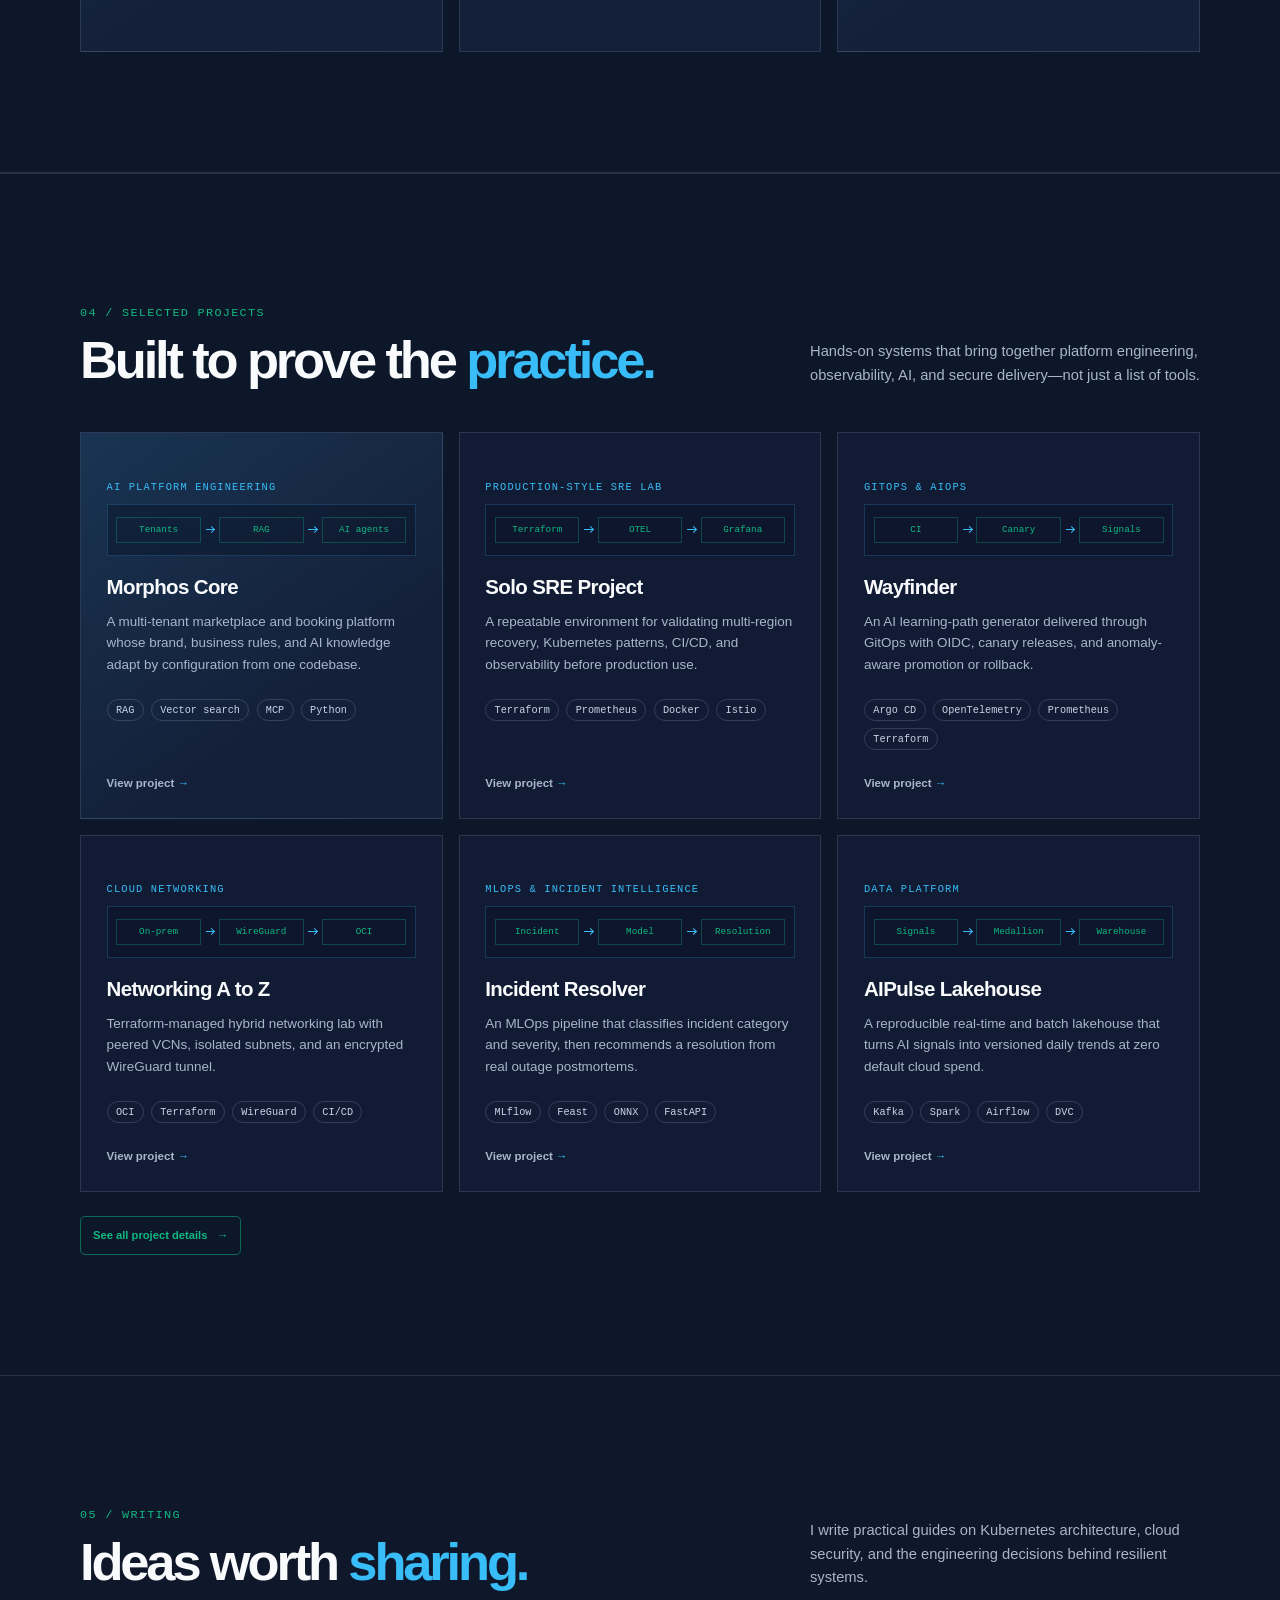
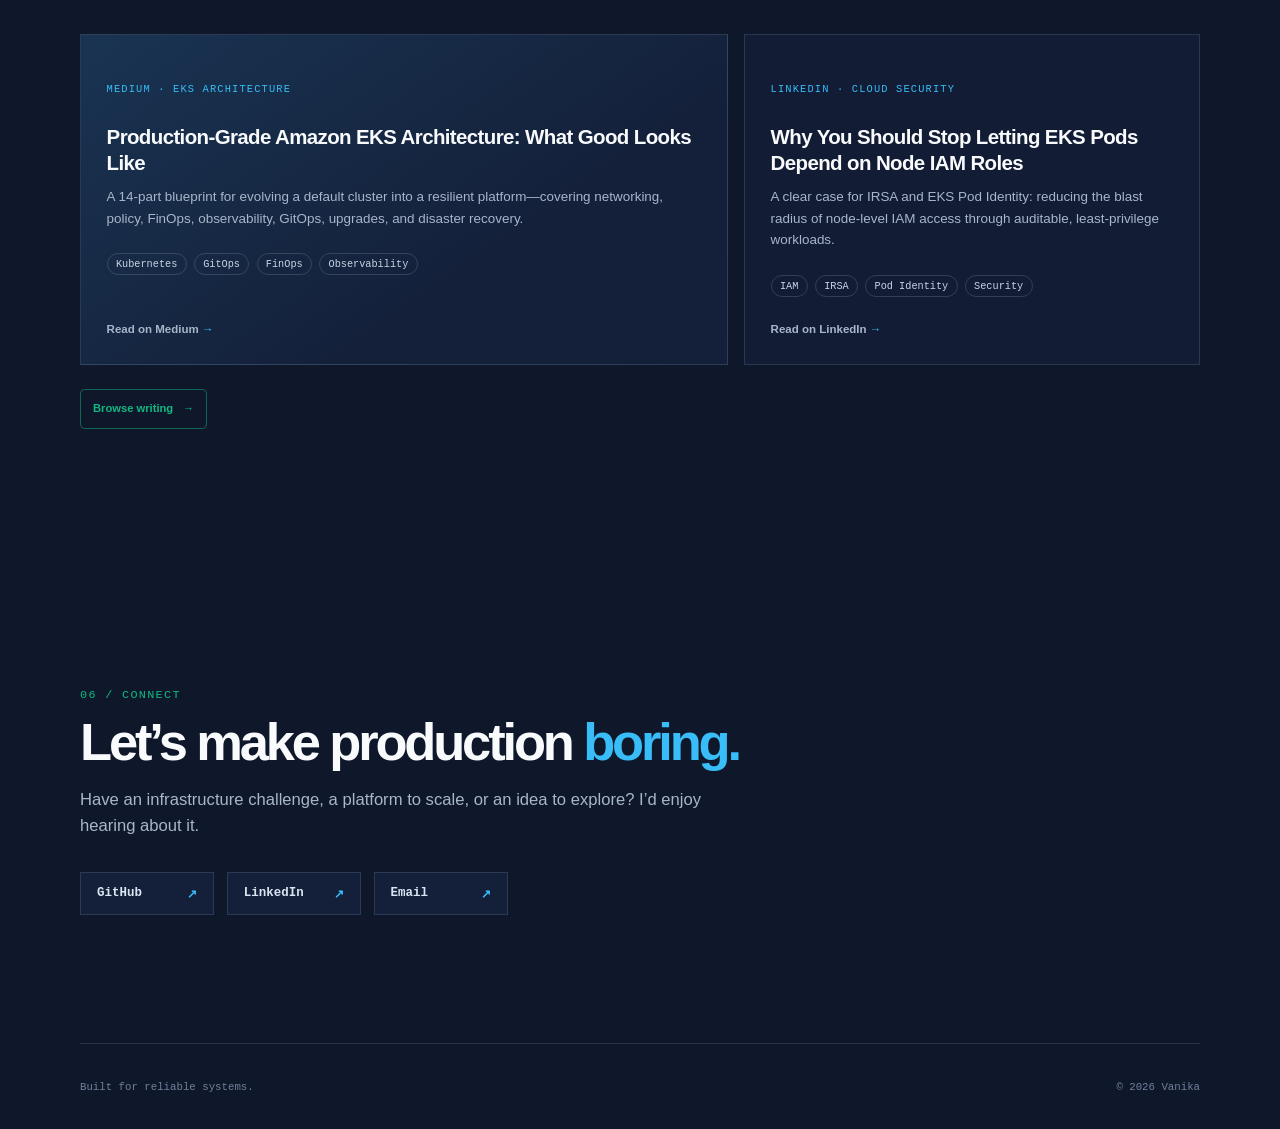
==== commit 6951c4fa: "updaing the impact column" ====
--- a/index.html
+++ b/index.html
@@ -80,7 +80,7 @@
     <section class="section section-lined" id="projects" aria-labelledby="projects-heading">
       <div class="container">
         <div class="section-intro split-intro">
-          <div><p class="section-label">03 / selected projects</p><h2 id="projects-heading">Built to prove the <em>practice.</em></h2></div>
+          <div><p class="section-label">04 / selected projects</p><h2 id="projects-heading">Built to prove the <em>practice.</em></h2></div>
           <p>Hands-on systems that bring together platform engineering, observability, AI, and secure delivery—not just a list of tools.</p>
         </div>
         <div class="portfolio-grid">
@@ -97,7 +97,7 @@
 
     <section class="section section-lined" id="showcases" aria-labelledby="showcases-heading">
       <div class="container">
-        <div class="section-intro showcase-intro"><p class="section-label">04 / engineering impact</p><h2 id="showcases-heading">Systems that scale, recover, and improve.</h2><p>From reliable cloud platforms to cost-aware operations and practical AI automation.</p></div>
+        <div class="section-intro showcase-intro"><p class="section-label">03 / engineering impact</p><h2 id="showcases-heading">Systems that scale, recover, and improve.</h2><p>Production work focused on reliable delivery, resilient migrations, cost control, and useful operational visibility.</p></div>
         <div class="projects-grid">
           <article class="project-card">
             <div class="project-number">01</div><p class="project-type">Platform engineering</p>
@@ -124,15 +124,22 @@
             <div class="project-number">04</div><p class="project-type">AI for operations</p>
             <div class="mini-diagram" aria-label="Alerts flow through AI triage to an incident knowledge base"><span>Alert</span><i></i><span>AI triage</span><i></i><span>Runbook</span></div>
             <h3>AI incident triage &amp; skills hub</h3>
-            <p>Reduced MTTR with an AI incident-triage workflow, and built a skills registry hub so reusable engineering skills can be shared across IDEs and teams.</p>
+            <p>Built AI-assisted incident investigation and a reusable skills hub to make operational knowledge easier to discover and apply.</p>
             <ul class="tool-list" aria-label="Tools used"><li>Python</li><li>MCP</li><li>GitHub Actions</li><li>Wiki API</li></ul>
           </article>
           <article class="project-card">
-            <div class="project-number">05</div><p class="project-type">Infrastructure reliability</p>
-            <div class="mini-diagram" aria-label="Terragrunt orchestrates reusable Terraform modules across environments"><span>Terragrunt</span><i></i><span>Modules</span><i></i><span>Environments</span></div>
-            <h3>Stable infrastructure delivery</h3>
-            <p>Strengthened configuration stability by migrating Terraform workflows to Terragrunt, bringing consistent environment controls, reusable modules, and safer change promotion.</p>
-            <ul class="tool-list" aria-label="Tools used"><li>Terragrunt</li><li>Terraform</li><li>AWS</li><li>GitHub Actions</li></ul>
+            <div class="project-number">05</div><p class="project-type">Regional migration</p>
+            <div class="mini-diagram" aria-label="Application services and data move between cloud regions with validation"><span>Services</span><i></i><span>Data</span><i></i><span>Region</span></div>
+            <h3>Multi-environment regional migration</h3>
+            <p>Owned major pre-, during-, and post-migration work across development, staging, and production—covering data recovery, replication, alerting, DNS, and cleanup.</p>
+            <ul class="tool-list" aria-label="Tools used"><li>AWS</li><li>RDS</li><li>S3</li><li>Terraform</li></ul>
+          </article>
+          <article class="project-card featured">
+            <div class="project-number">06</div><p class="project-type">Secure developer delivery</p>
+            <div class="mini-diagram" aria-label="GitHub Actions authenticates with cloud infrastructure through OpenID Connect"><span>GitHub</span><i></i><span>OIDC</span><i></i><span>AWS</span></div>
+            <h3>CI/CD workflow standardization</h3>
+            <p>Standardized GitHub Actions across repositories, introduced OIDC-based cloud authentication, and replaced personal access tokens with scoped automation identities.</p>
+            <ul class="tool-list" aria-label="Tools used"><li>GitHub Actions</li><li>OIDC</li><li>GitHub Apps</li><li>AWS</li></ul>
           </article>
         </div>
       </div>
--- a/styles.css
+++ b/styles.css
@@ -17,6 +17,7 @@
 @media (max-width:850px) { .hero { grid-template-columns:1fr; gap:3rem; min-height:auto; }.terminal { max-width:620px; width:100%; }.metrics-grid { grid-template-columns:repeat(2,1fr); }.metric:nth-child(2) { border-right:0; }.metric:nth-child(-n+2) { border-bottom:1px solid var(--line); }.showcase-intro { grid-template-columns:1fr; gap:.4rem; }.projects-grid { grid-template-columns:1fr; }.project-card { min-height:0; }.project-type { margin-top:1.3rem; }.about-grid { grid-template-columns:1fr; gap:.5rem; } }
 @media (max-width:620px) { .container { width:min(100% - 2rem,1120px); }.nav { min-height:106px; flex-wrap:wrap; align-content:center; gap:.5rem 1rem; padding:.65rem 0; }.nav-links { display:flex; order:3; width:100%; justify-content:space-between; margin:0; gap:.5rem; font-size:.72rem; }.status { margin-left:auto; font-size:.56rem; padding:.28rem .48rem; }.section { padding:5rem 0; }.hero { padding-top:4rem; padding-bottom:4rem; }.hero h1 { font-size:clamp(2.75rem,14vw,4rem); }.terminal-body { min-height:225px; padding:1.2rem; font-size:.68rem; }.metrics-grid { grid-template-columns:1fr; }.metric { min-height:0; border-right:0; border-bottom:1px solid var(--line); }.metric:last-child { border-bottom:0; }.metric-value { margin-bottom:.9rem; }.footer { gap:1rem; flex-direction:column; }.contact-links a { flex:1 1 100%; } }
 .hero-actions { display:flex; flex-wrap:wrap; gap:.75rem; }.button-ghost { border:1px solid rgba(148,163,184,.35); color:#dce5f1; }.button-ghost:hover { border-color:var(--blue); color:var(--blue); }
+main { display:flex; flex-direction:column; } .hero { order:1; } #about { order:2; } #metrics { order:3; } #showcases { order:4; } #projects { order:5; } #writing { order:6; } #contact { order:7; }
 .split-intro { display:flex; justify-content:space-between; gap:2rem; align-items:end; }.split-intro h2 { margin-bottom:0; }.split-intro>p { max-width:390px; margin:0; color:var(--muted); font-size:.92rem; }.portfolio-grid { display:grid; grid-template-columns:repeat(3,1fr); gap:1rem; }.portfolio-card,.writing-card { display:flex; flex-direction:column; min-height:340px; padding:1.6rem; border:1px solid var(--line); background:rgba(20,32,58,.62); transition:transform .25s ease,border-color .25s ease,box-shadow .25s ease; }.portfolio-card:hover,.writing-card:hover { transform:translateY(-5px); border-color:rgba(56,189,248,.55); box-shadow:0 16px 35px rgba(0,0,0,.2); }.portfolio-card-featured,.writing-card-featured { background:linear-gradient(145deg,#193452,#14203a 65%); }.portfolio-card h3,.writing-card h3 { margin:1.15rem 0 .7rem; font-size:1.28rem; line-height:1.24; letter-spacing:-.03em; }.portfolio-card>p:not(.project-type),.writing-card>p:not(.project-type) { margin:0; color:var(--muted); font-size:.84rem; }.portfolio-card .text-link,.writing-card .text-link { margin-top:auto; padding-top:1.45rem; }.section-cta { margin-top:1.5rem; }.writing-grid { display:grid; grid-template-columns:1.35fr .95fr; gap:1rem; }.writing-card { min-height:300px; }
 @media (max-width:850px) { .projects-grid,.portfolio-grid,.writing-grid { grid-template-columns:1fr; }.portfolio-card,.writing-card { min-height:0; }.split-intro { display:block; }.split-intro>p { margin-top:1rem; } }
 @media (prefers-reduced-motion:reduce) { *,*::before,*::after { scroll-behavior:auto !important; animation-duration:.01ms !important; transition-duration:.01ms !important; } }
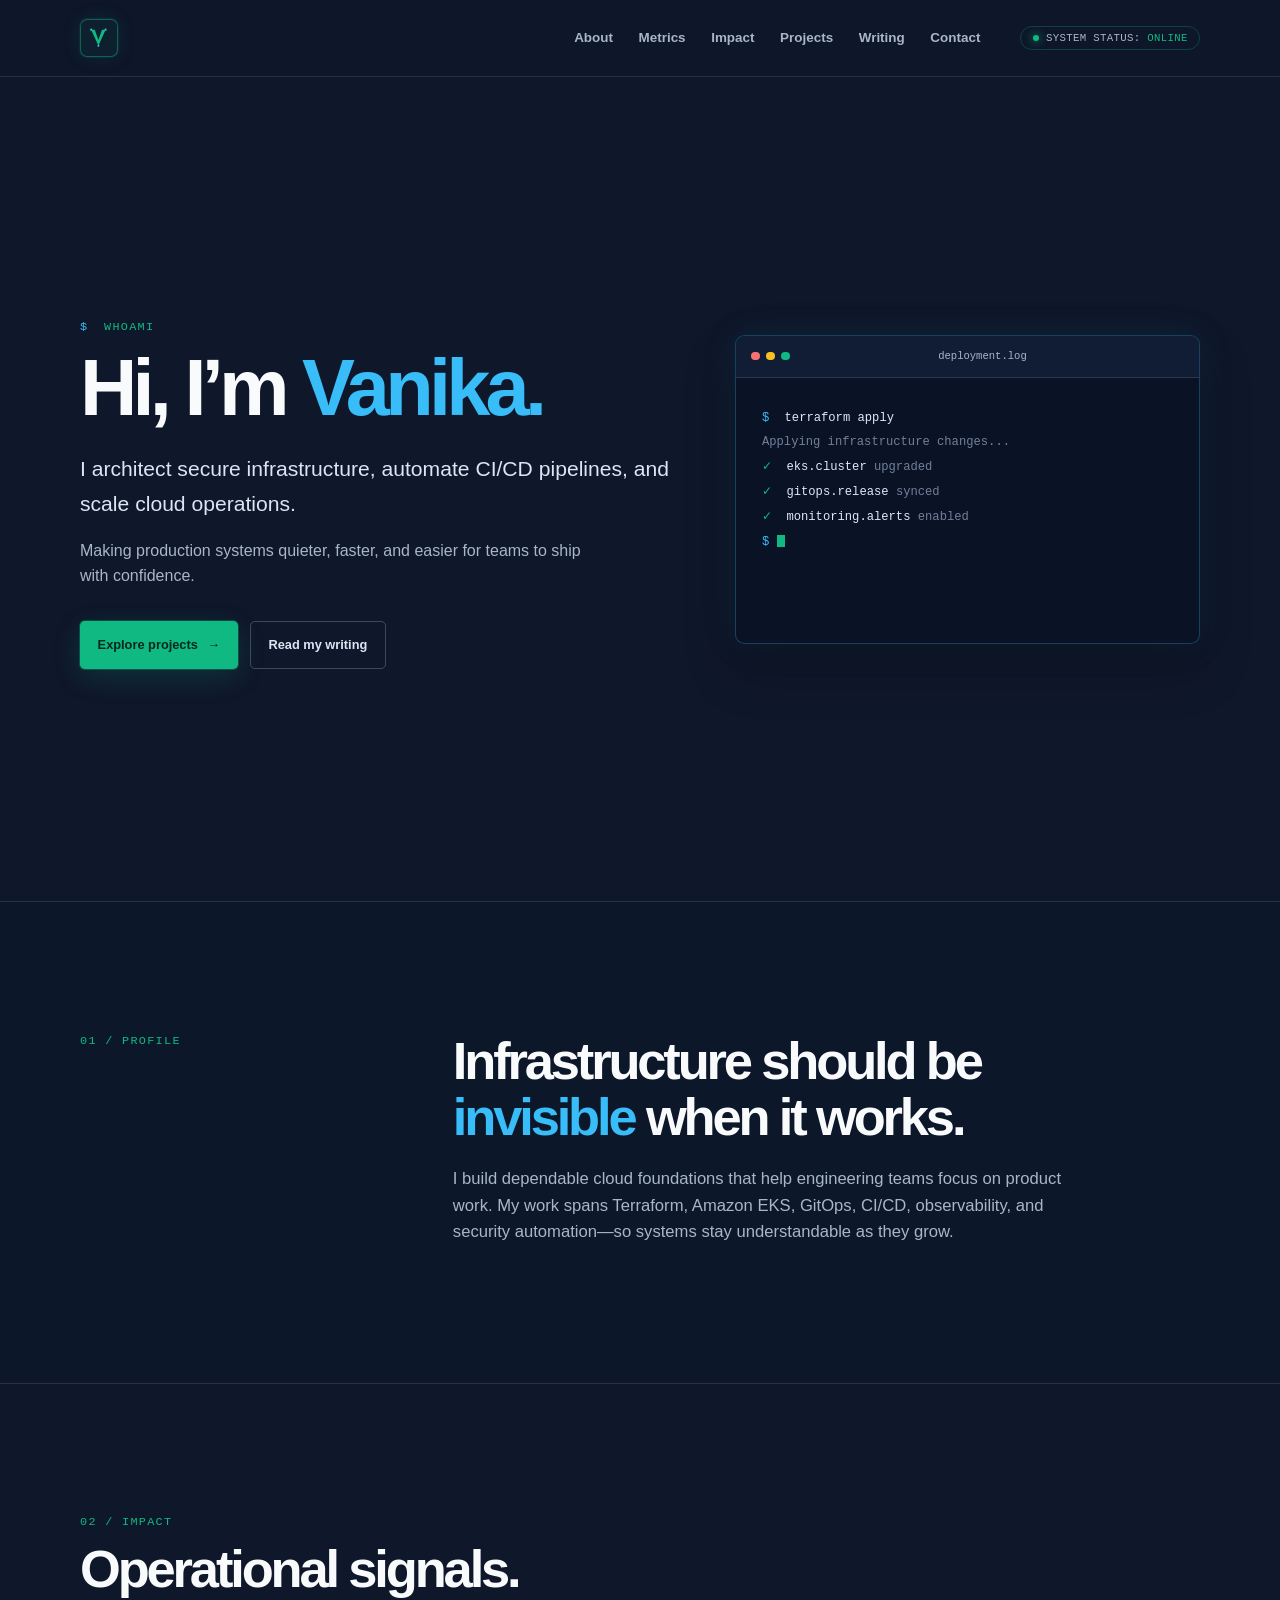
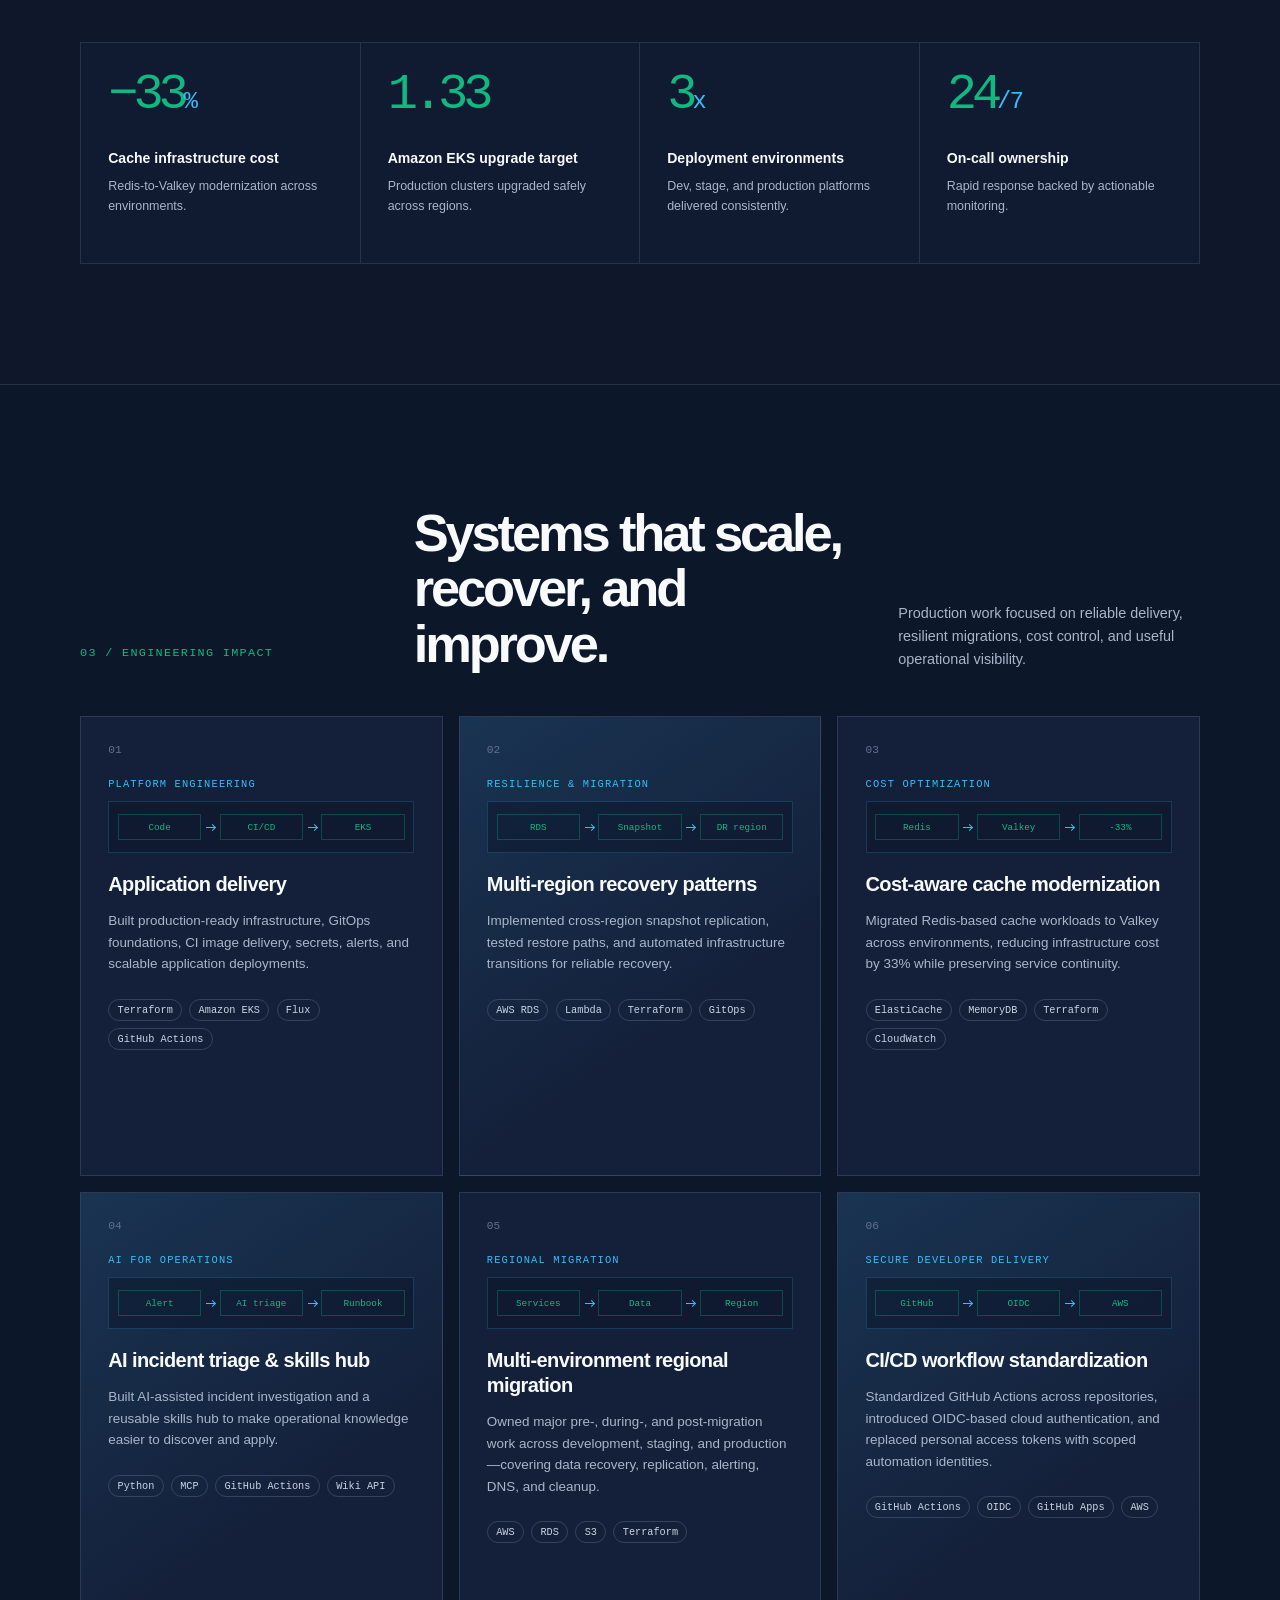
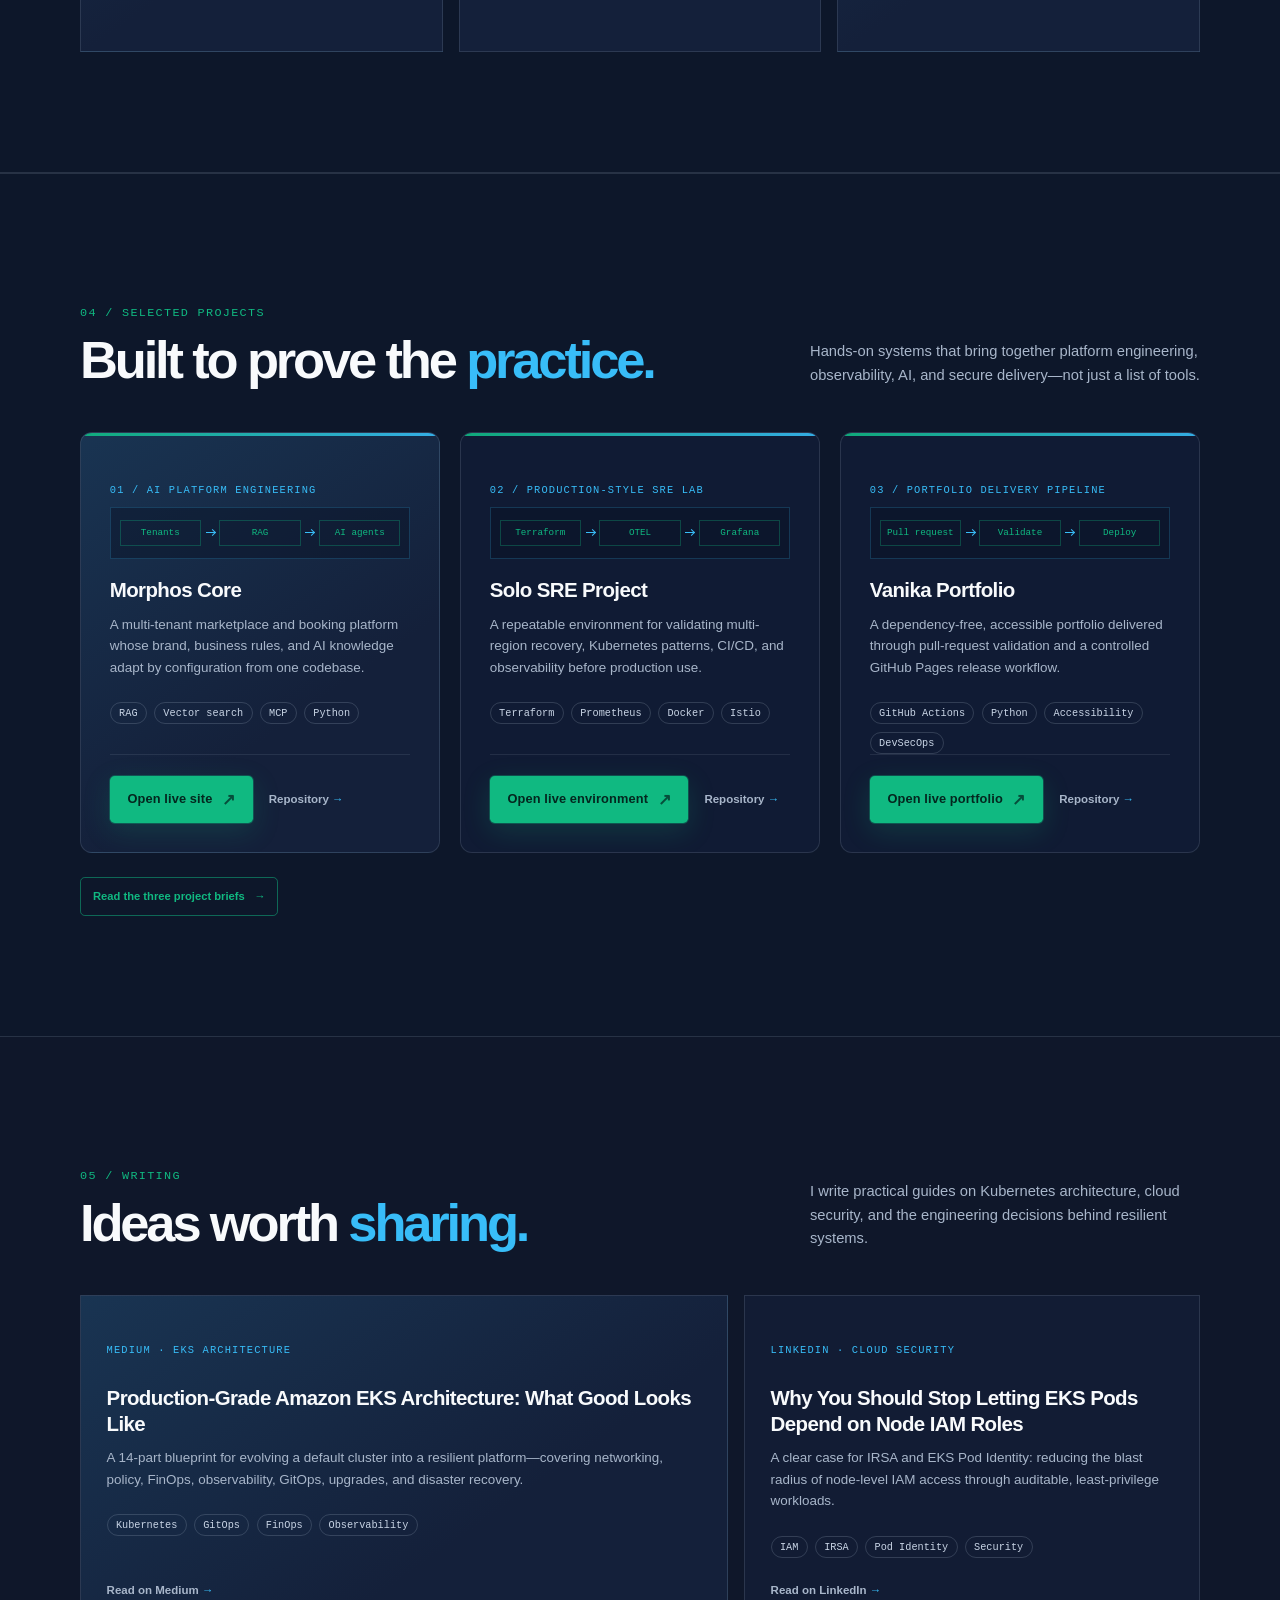
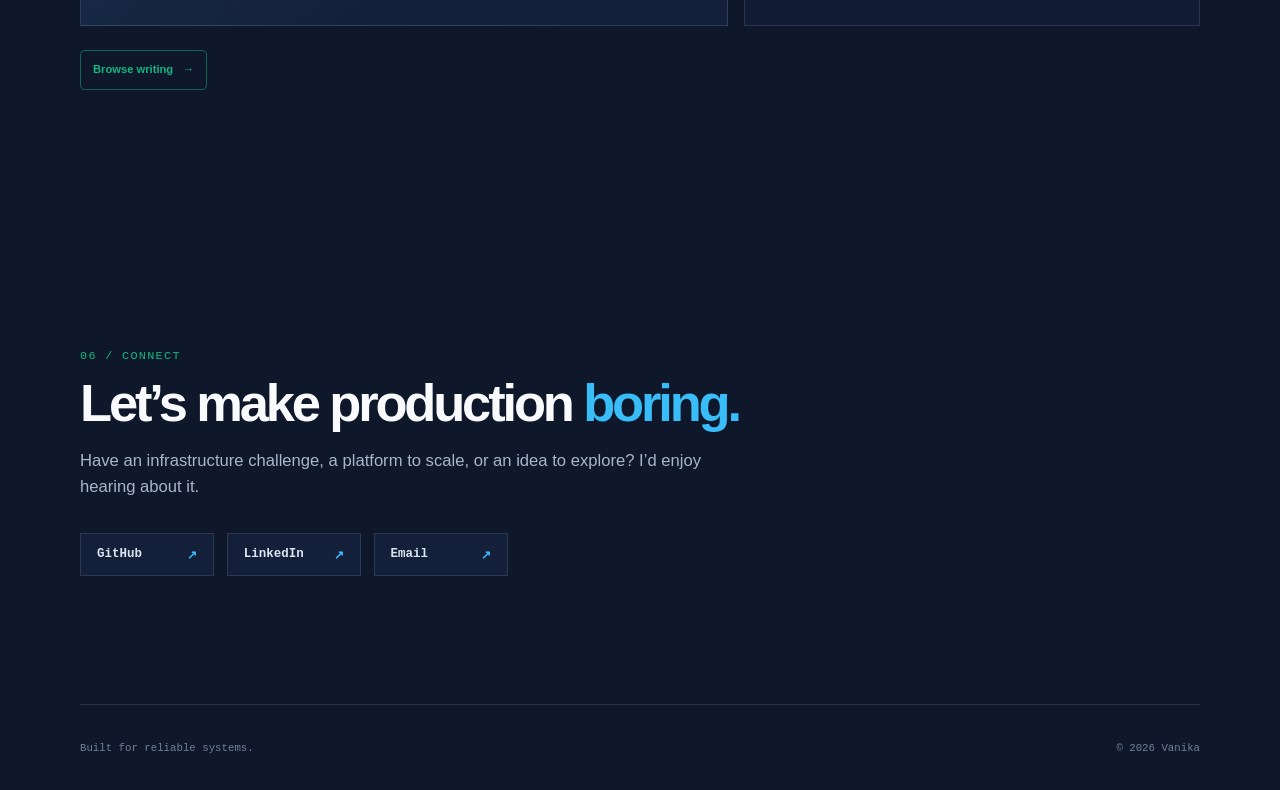
==== commit 6b88a28b: "Refine project showcase layout and descriptions for clarity and engagement" ====
--- a/index.html
+++ b/index.html
@@ -83,15 +83,12 @@
           <div><p class="section-label">04 / selected projects</p><h2 id="projects-heading">Built to prove the <em>practice.</em></h2></div>
           <p>Hands-on systems that bring together platform engineering, observability, AI, and secure delivery—not just a list of tools.</p>
         </div>
-        <div class="portfolio-grid">
-          <article class="portfolio-card portfolio-card-featured"><p class="project-type">AI platform engineering</p><div class="mini-diagram" aria-label="Tenant configuration supplies a RAG knowledge layer and AI assistant"><span>Tenants</span><i></i><span>RAG</span><i></i><span>AI agents</span></div><h3>Morphos Core</h3><p>A multi-tenant marketplace and booking platform whose brand, business rules, and AI knowledge adapt by configuration from one codebase.</p><ul class="tool-list" aria-label="Technologies used"><li>RAG</li><li>Vector search</li><li>MCP</li><li>Python</li></ul><a class="text-link" href="https://github.com/E-Vanika/morphos-core" target="_blank" rel="noreferrer">View project <span aria-hidden="true">→</span></a></article>
-          <article class="portfolio-card"><p class="project-type">Production-style SRE lab</p><div class="mini-diagram" aria-label="Terraform provisions infrastructure observed through Prometheus and Grafana"><span>Terraform</span><i></i><span>OTEL</span><i></i><span>Grafana</span></div><h3>Solo SRE Project</h3><p>A repeatable environment for validating multi-region recovery, Kubernetes patterns, CI/CD, and observability before production use.</p><ul class="tool-list" aria-label="Technologies used"><li>Terraform</li><li>Prometheus</li><li>Docker</li><li>Istio</li></ul><a class="text-link" href="https://github.com/E-Vanika/solo-sre-project" target="_blank" rel="noreferrer">View project <span aria-hidden="true">→</span></a></article>
-          <article class="portfolio-card"><p class="project-type">GitOps &amp; AIOps</p><div class="mini-diagram" aria-label="GitHub Actions deploys a canary release monitored by OpenTelemetry and Prometheus"><span>CI</span><i></i><span>Canary</span><i></i><span>Signals</span></div><h3>Wayfinder</h3><p>An AI learning-path generator delivered through GitOps with OIDC, canary releases, and anomaly-aware promotion or rollback.</p><ul class="tool-list" aria-label="Technologies used"><li>Argo CD</li><li>OpenTelemetry</li><li>Prometheus</li><li>Terraform</li></ul><a class="text-link" href="https://github.com/core-intel-forge/WayFinder" target="_blank" rel="noreferrer">View project <span aria-hidden="true">→</span></a></article>
-          <article class="portfolio-card"><p class="project-type">Cloud networking</p><div class="mini-diagram" aria-label="Two peered cloud networks connect to an on-premises network over WireGuard"><span>On-prem</span><i></i><span>WireGuard</span><i></i><span>OCI</span></div><h3>Networking A to Z</h3><p>Terraform-managed hybrid networking lab with peered VCNs, isolated subnets, and an encrypted WireGuard tunnel.</p><ul class="tool-list" aria-label="Technologies used"><li>OCI</li><li>Terraform</li><li>WireGuard</li><li>CI/CD</li></ul><a class="text-link" href="https://github.com/E-Vanika/Networking-A-to-Z" target="_blank" rel="noreferrer">View project <span aria-hidden="true">→</span></a></article>
-          <article class="portfolio-card"><p class="project-type">MLOps &amp; incident intelligence</p><div class="mini-diagram" aria-label="Incident reports are processed by features, a model, and a recommended resolution"><span>Incident</span><i></i><span>Model</span><i></i><span>Resolution</span></div><h3>Incident Resolver</h3><p>An MLOps pipeline that classifies incident category and severity, then recommends a resolution from real outage postmortems.</p><ul class="tool-list" aria-label="Technologies used"><li>MLflow</li><li>Feast</li><li>ONNX</li><li>FastAPI</li></ul><a class="text-link" href="https://github.com/core-intel-forge/incident-resolver" target="_blank" rel="noreferrer">View project <span aria-hidden="true">→</span></a></article>
-          <article class="portfolio-card"><p class="project-type">Data platform</p><div class="mini-diagram" aria-label="Live signals pass through a medallion data architecture into an analytics warehouse"><span>Signals</span><i></i><span>Medallion</span><i></i><span>Warehouse</span></div><h3>AIPulse Lakehouse</h3><p>A reproducible real-time and batch lakehouse that turns AI signals into versioned daily trends at zero default cloud spend.</p><ul class="tool-list" aria-label="Technologies used"><li>Kafka</li><li>Spark</li><li>Airflow</li><li>DVC</li></ul><a class="text-link" href="https://github.com/core-intel-forge/AI-pulse-lakehouse" target="_blank" rel="noreferrer">View project <span aria-hidden="true">→</span></a></article>
+        <div class="portfolio-grid portfolio-grid-featured">
+          <article class="portfolio-card portfolio-card-featured"><p class="project-type">01 / AI platform engineering</p><div class="mini-diagram" aria-label="Tenant configuration supplies a RAG knowledge layer and AI assistant"><span>Tenants</span><i></i><span>RAG</span><i></i><span>AI agents</span></div><h3>Morphos Core</h3><p>A multi-tenant marketplace and booking platform whose brand, business rules, and AI knowledge adapt by configuration from one codebase.</p><ul class="tool-list" aria-label="Technologies used"><li>RAG</li><li>Vector search</li><li>MCP</li><li>Python</li></ul><div class="card-actions"><a class="button button-primary live-button" href="https://monika-glamup.vercel.app/" target="_blank" rel="noreferrer">Open live site <span aria-hidden="true">↗</span></a><a class="text-link" href="https://github.com/E-Vanika/morphos-core" target="_blank" rel="noreferrer">Repository <span aria-hidden="true">→</span></a></div></article>
+          <article class="portfolio-card"><p class="project-type">02 / Production-style SRE lab</p><div class="mini-diagram" aria-label="Terraform provisions infrastructure observed through Prometheus and Grafana"><span>Terraform</span><i></i><span>OTEL</span><i></i><span>Grafana</span></div><h3>Solo SRE Project</h3><p>A repeatable environment for validating multi-region recovery, Kubernetes patterns, CI/CD, and observability before production use.</p><ul class="tool-list" aria-label="Technologies used"><li>Terraform</li><li>Prometheus</li><li>Docker</li><li>Istio</li></ul><div class="card-actions"><a class="button button-primary live-button" href="https://solo-sre-pg.duckdns.org/" target="_blank" rel="noreferrer">Open live environment <span aria-hidden="true">↗</span></a><a class="text-link" href="https://github.com/E-Vanika/solo-sre-project" target="_blank" rel="noreferrer">Repository <span aria-hidden="true">→</span></a></div></article>
+          <article class="portfolio-card"><p class="project-type">03 / Portfolio delivery pipeline</p><div class="mini-diagram" aria-label="A pull request passes validation before the portfolio is deployed"><span>Pull request</span><i></i><span>Validate</span><i></i><span>Deploy</span></div><h3>Vanika Portfolio</h3><p>A dependency-free, accessible portfolio delivered through pull-request validation and a controlled GitHub Pages release workflow.</p><ul class="tool-list" aria-label="Technologies used"><li>GitHub Actions</li><li>Python</li><li>Accessibility</li><li>DevSecOps</li></ul><div class="card-actions"><a class="button button-primary live-button" href="https://e-vanika.github.io/Vanika-Portfolio/" target="_blank" rel="noreferrer">Open live portfolio <span aria-hidden="true">↗</span></a><a class="text-link" href="https://github.com/E-Vanika/Vanika-Portfolio" target="_blank" rel="noreferrer">Repository <span aria-hidden="true">→</span></a></div></article>
         </div>
-        <a class="button button-outline section-cta" href="projects.html">See all project details <span aria-hidden="true">→</span></a>
+        <a class="button button-outline section-cta" href="projects.html">Read the three project briefs <span aria-hidden="true">→</span></a>
       </div>
     </section>
 
--- a/styles.css
+++ b/styles.css
@@ -17,7 +17,26 @@
 @media (max-width:850px) { .hero { grid-template-columns:1fr; gap:3rem; min-height:auto; }.terminal { max-width:620px; width:100%; }.metrics-grid { grid-template-columns:repeat(2,1fr); }.metric:nth-child(2) { border-right:0; }.metric:nth-child(-n+2) { border-bottom:1px solid var(--line); }.showcase-intro { grid-template-columns:1fr; gap:.4rem; }.projects-grid { grid-template-columns:1fr; }.project-card { min-height:0; }.project-type { margin-top:1.3rem; }.about-grid { grid-template-columns:1fr; gap:.5rem; } }
 @media (max-width:620px) { .container { width:min(100% - 2rem,1120px); }.nav { min-height:106px; flex-wrap:wrap; align-content:center; gap:.5rem 1rem; padding:.65rem 0; }.nav-links { display:flex; order:3; width:100%; justify-content:space-between; margin:0; gap:.5rem; font-size:.72rem; }.status { margin-left:auto; font-size:.56rem; padding:.28rem .48rem; }.section { padding:5rem 0; }.hero { padding-top:4rem; padding-bottom:4rem; }.hero h1 { font-size:clamp(2.75rem,14vw,4rem); }.terminal-body { min-height:225px; padding:1.2rem; font-size:.68rem; }.metrics-grid { grid-template-columns:1fr; }.metric { min-height:0; border-right:0; border-bottom:1px solid var(--line); }.metric:last-child { border-bottom:0; }.metric-value { margin-bottom:.9rem; }.footer { gap:1rem; flex-direction:column; }.contact-links a { flex:1 1 100%; } }
 .hero-actions { display:flex; flex-wrap:wrap; gap:.75rem; }.button-ghost { border:1px solid rgba(148,163,184,.35); color:#dce5f1; }.button-ghost:hover { border-color:var(--blue); color:var(--blue); }
+.project-card h2 { margin:1.2rem 0 .8rem; font-size:1.25rem; line-height:1.25; letter-spacing:-.03em; }.project-card .button { align-self:flex-start; margin-top:auto; }
 main { display:flex; flex-direction:column; } .hero { order:1; } #about { order:2; } #metrics { order:3; } #showcases { order:4; } #projects { order:5; } #writing { order:6; } #contact { order:7; }
 .split-intro { display:flex; justify-content:space-between; gap:2rem; align-items:end; }.split-intro h2 { margin-bottom:0; }.split-intro>p { max-width:390px; margin:0; color:var(--muted); font-size:.92rem; }.portfolio-grid { display:grid; grid-template-columns:repeat(3,1fr); gap:1rem; }.portfolio-card,.writing-card { display:flex; flex-direction:column; min-height:340px; padding:1.6rem; border:1px solid var(--line); background:rgba(20,32,58,.62); transition:transform .25s ease,border-color .25s ease,box-shadow .25s ease; }.portfolio-card:hover,.writing-card:hover { transform:translateY(-5px); border-color:rgba(56,189,248,.55); box-shadow:0 16px 35px rgba(0,0,0,.2); }.portfolio-card-featured,.writing-card-featured { background:linear-gradient(145deg,#193452,#14203a 65%); }.portfolio-card h3,.writing-card h3 { margin:1.15rem 0 .7rem; font-size:1.28rem; line-height:1.24; letter-spacing:-.03em; }.portfolio-card>p:not(.project-type),.writing-card>p:not(.project-type) { margin:0; color:var(--muted); font-size:.84rem; }.portfolio-card .text-link,.writing-card .text-link { margin-top:auto; padding-top:1.45rem; }.section-cta { margin-top:1.5rem; }.writing-grid { display:grid; grid-template-columns:1.35fr .95fr; gap:1rem; }.writing-card { min-height:300px; }
 @media (max-width:850px) { .projects-grid,.portfolio-grid,.writing-grid { grid-template-columns:1fr; }.portfolio-card,.writing-card { min-height:0; }.split-intro { display:block; }.split-intro>p { margin-top:1rem; } }
 @media (prefers-reduced-motion:reduce) { *,*::before,*::after { scroll-behavior:auto !important; animation-duration:.01ms !important; transition-duration:.01ms !important; } }
+
+/* Selected-work refinement: calm hierarchy, clear evidence, and obvious next actions. */
+.portfolio-grid-featured,.projects-grid-selected { gap:1.25rem; }
+.portfolio-grid-featured .portfolio-card,.projects-grid-selected .project-card { position:relative; overflow:hidden; border-radius:.75rem; }
+.portfolio-grid-featured .portfolio-card::before,.projects-grid-selected .project-card::before { content:""; position:absolute; inset:0 0 auto; height:3px; background:linear-gradient(90deg,var(--green),var(--blue)); opacity:.9; }
+.portfolio-grid-featured .portfolio-card { min-height:390px; padding:1.8rem; }
+.projects-page-intro { max-width:760px; }
+.projects-page-intro h1 { margin:.65rem 0 1rem; font-size:clamp(2.6rem,5vw,4.8rem); letter-spacing:-.065em; line-height:1.02; }
+.projects-grid-selected .project-card { min-height:500px; padding:1.9rem; }
+.projects-grid-selected .project-card>p:not(.project-type) { font-size:.88rem; }
+.projects-grid-selected .project-card strong { color:#e7eef9; font-weight:700; }
+.card-actions { padding-top:1.35rem; border-top:1px solid rgba(148,163,184,.14); }
+.live-button { letter-spacing:.01em; }
+.live-button span { color:#064e3b; font-size:1rem; line-height:0; }
+.portfolio-card .card-actions { margin-top:auto; }
+.portfolio-card .card-actions .text-link { margin-top:0; padding-top:0; }
+.projects-grid-selected .card-actions { margin-top:auto; }
+@media (max-width:850px) { .projects-grid-selected .project-card { min-height:0; } }
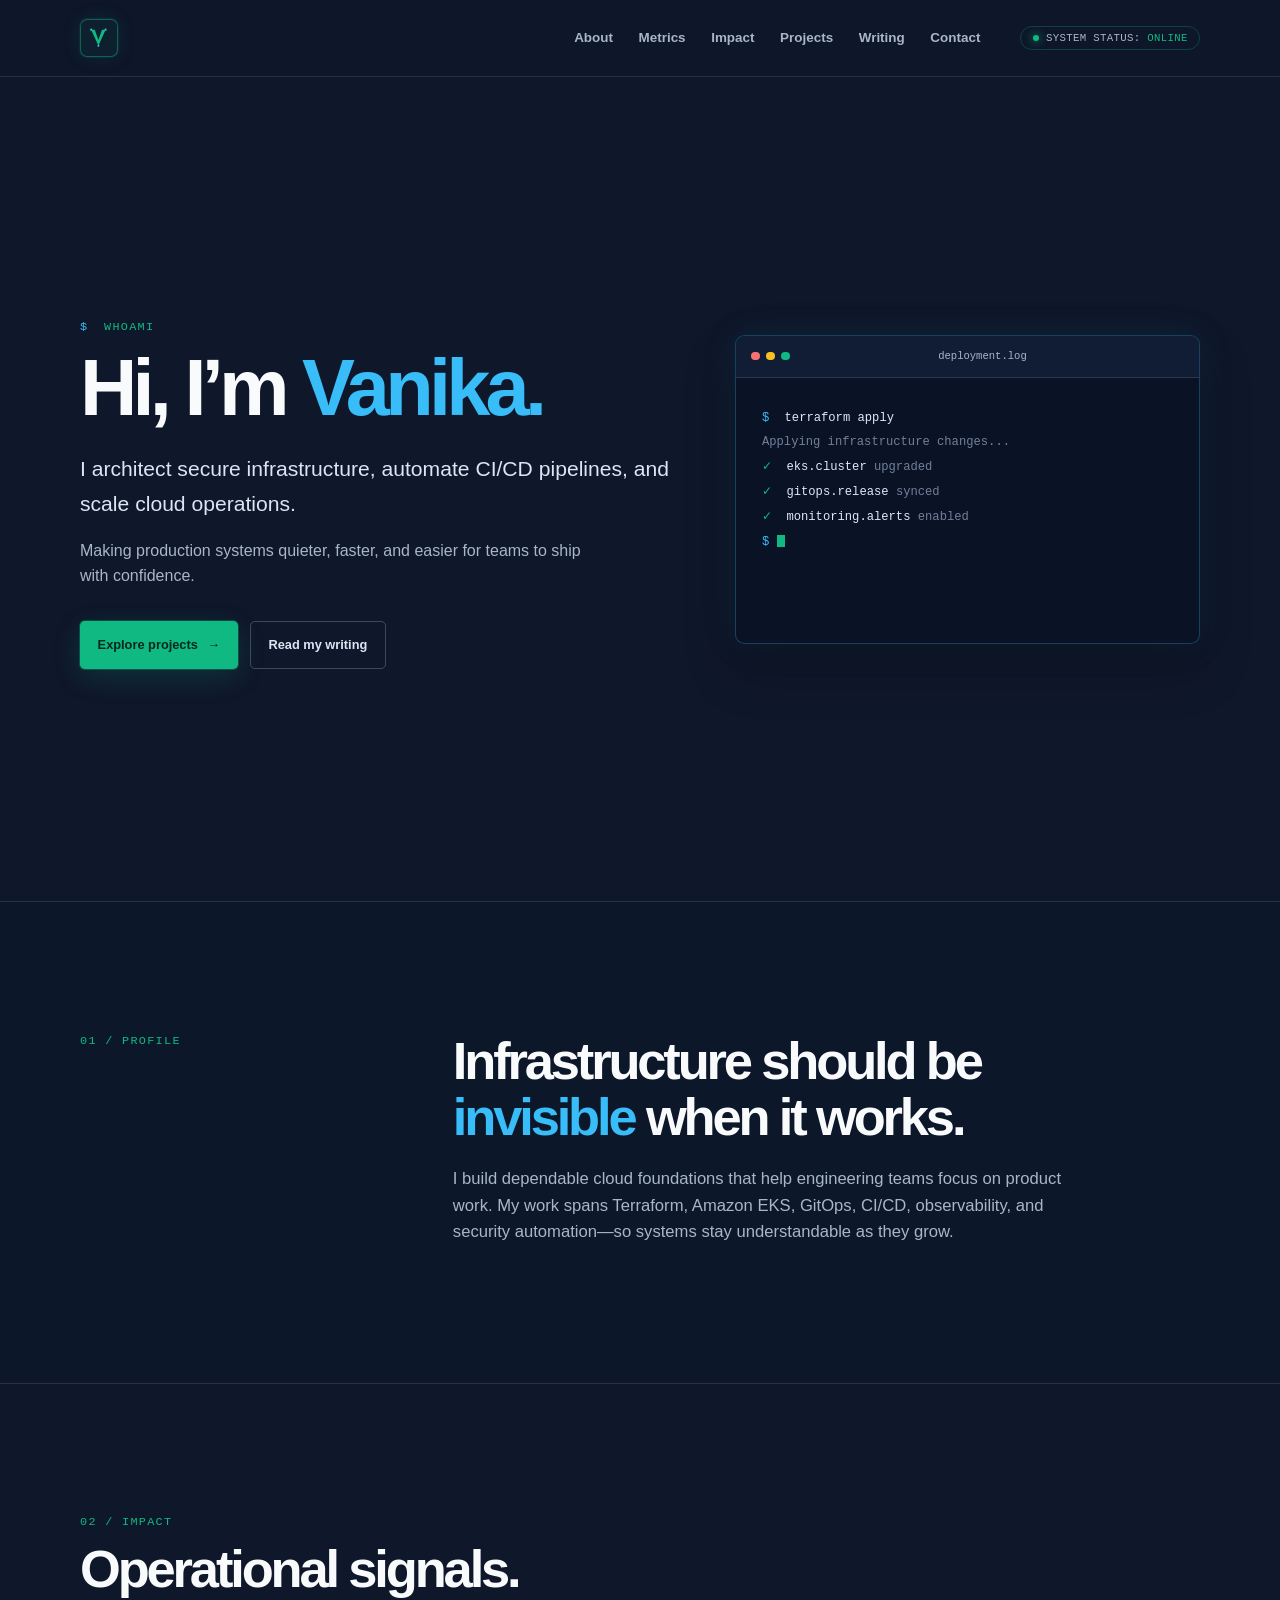
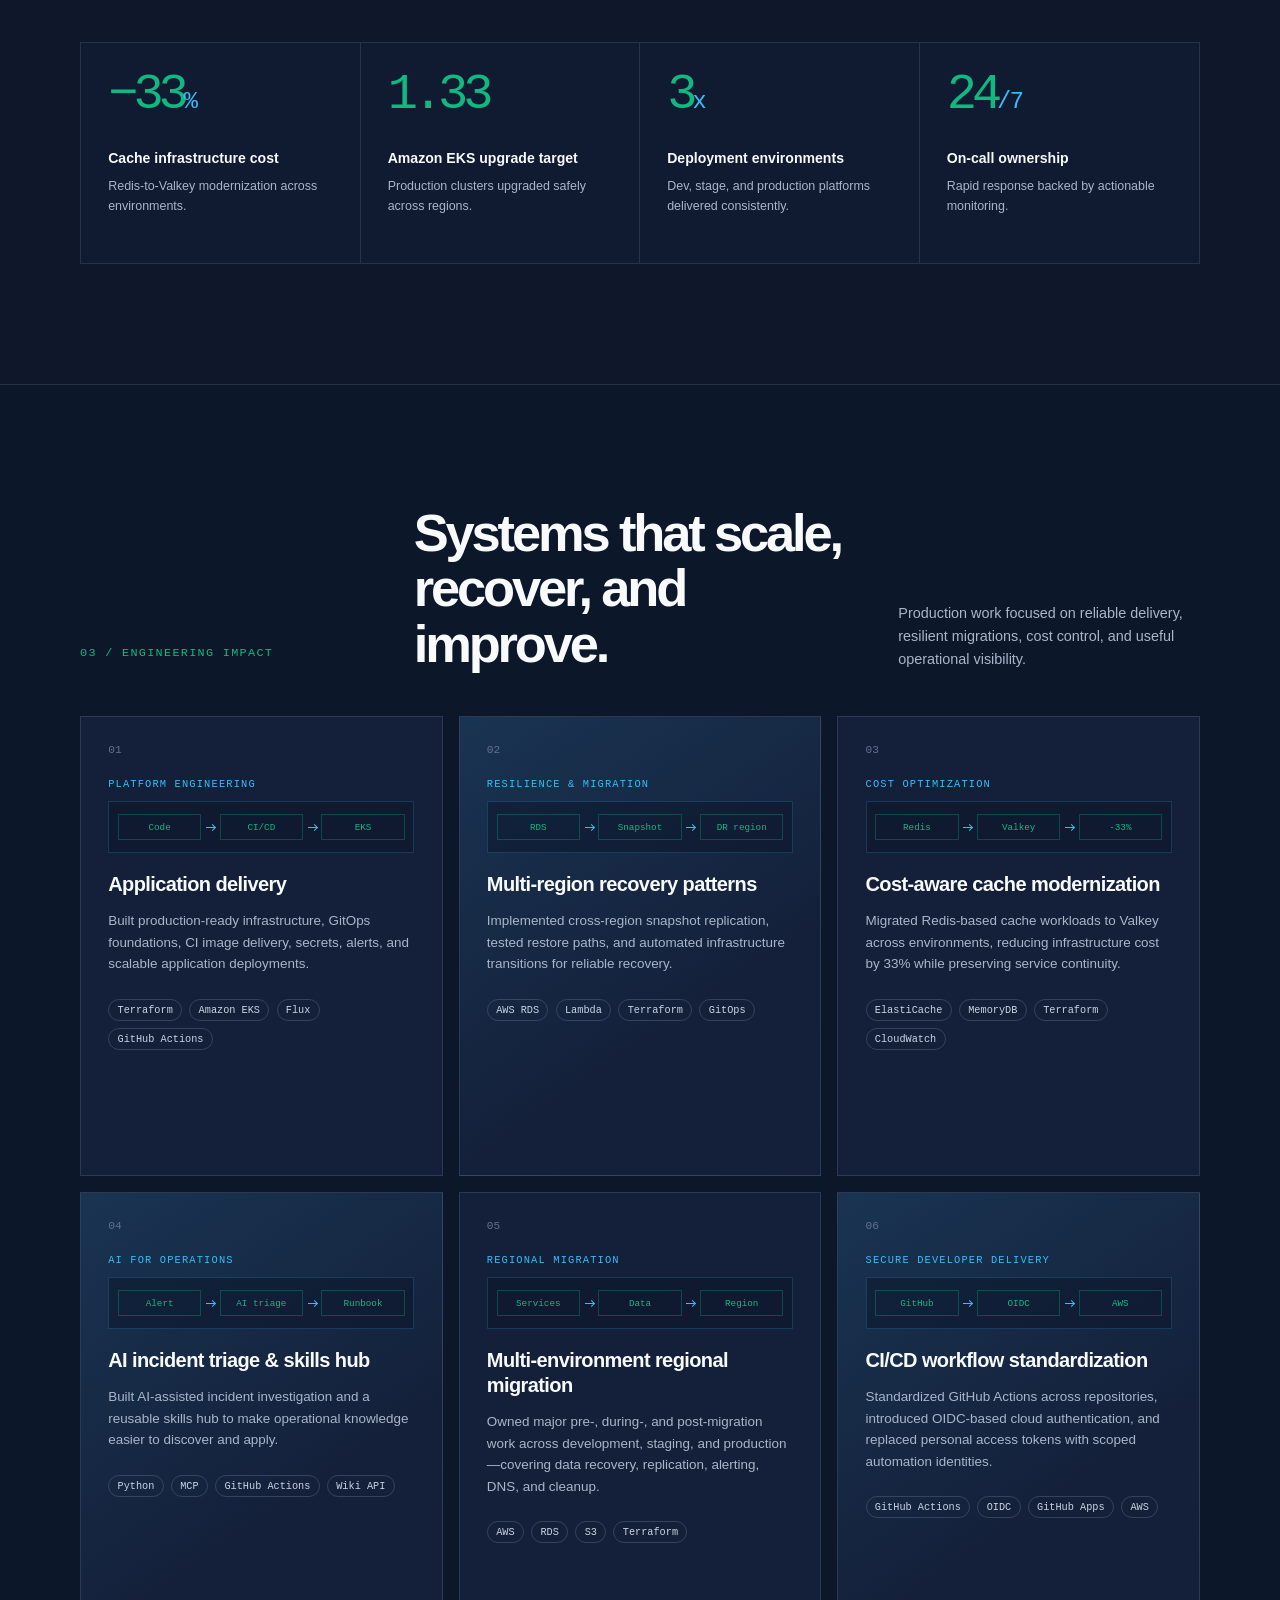
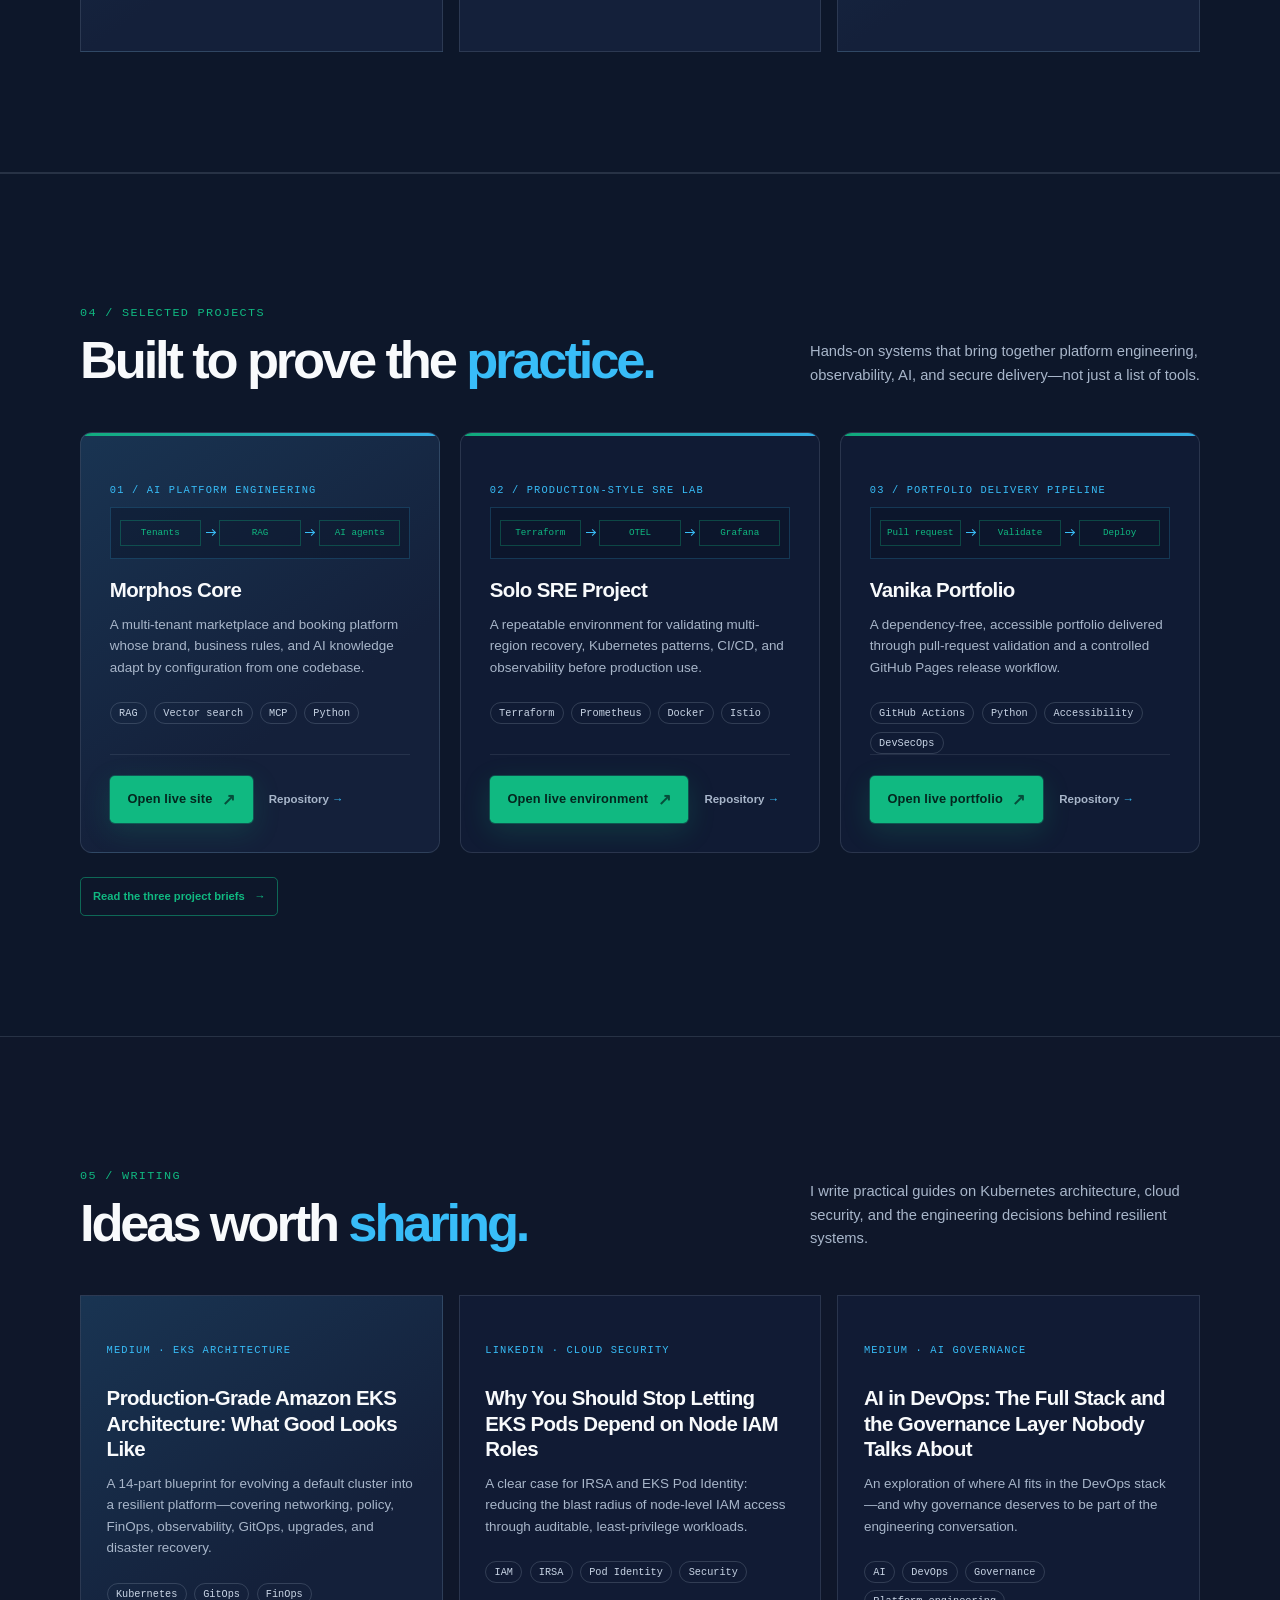
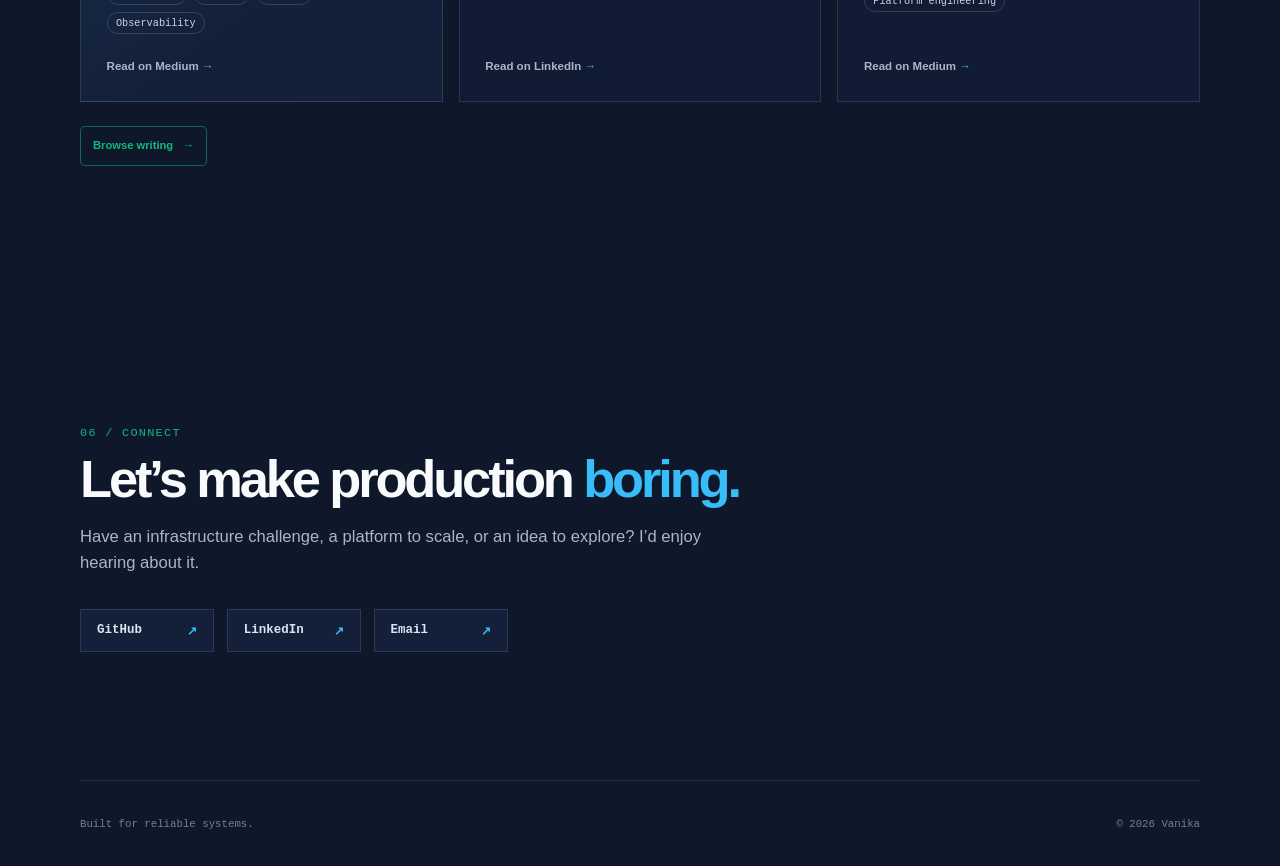
==== commit 06e165b5: "Add new article on AI governance in DevOps to blogs and index pages" ====
--- a/index.html
+++ b/index.html
@@ -147,6 +147,7 @@
       <div class="writing-grid">
         <article class="writing-card writing-card-featured"><p class="project-type">Medium · EKS architecture</p><h3>Production-Grade Amazon EKS Architecture: What Good Looks Like</h3><p>A 14-part blueprint for evolving a default cluster into a resilient platform—covering networking, policy, FinOps, observability, GitOps, upgrades, and disaster recovery.</p><ul class="tool-list" aria-label="Article topics"><li>Kubernetes</li><li>GitOps</li><li>FinOps</li><li>Observability</li></ul><a class="text-link" href="https://medium.com/@vanikaraj1/production-grade-amazon-eks-architecture-what-good-looks-like-092eeeaffea1" target="_blank" rel="noreferrer">Read on Medium <span aria-hidden="true">→</span></a></article>
         <article class="writing-card"><p class="project-type">LinkedIn · cloud security</p><h3>Why You Should Stop Letting EKS Pods Depend on Node IAM Roles</h3><p>A clear case for IRSA and EKS Pod Identity: reducing the blast radius of node-level IAM access through auditable, least-privilege workloads.</p><ul class="tool-list" aria-label="Article topics"><li>IAM</li><li>IRSA</li><li>Pod Identity</li><li>Security</li></ul><a class="text-link" href="https://www.linkedin.com/pulse/why-you-should-stop-letting-eks-pods-depend-node-iam-roles-vanika-e-udmhc" target="_blank" rel="noreferrer">Read on LinkedIn <span aria-hidden="true">→</span></a></article>
+        <article class="writing-card"><p class="project-type">Medium · AI governance</p><h3>AI in DevOps: The Full Stack and the Governance Layer Nobody Talks About</h3><p>An exploration of where AI fits in the DevOps stack—and why governance deserves to be part of the engineering conversation.</p><ul class="tool-list" aria-label="Article topics"><li>AI</li><li>DevOps</li><li>Governance</li><li>Platform engineering</li></ul><a class="text-link" href="https://medium.com/@vanikaraj1/ai-in-devops-the-full-stack-and-the-governance-layer-nobody-talks-about-cde32f263ec1" target="_blank" rel="noreferrer">Read on Medium <span aria-hidden="true">→</span></a></article>
       </div>
       <a class="button button-outline section-cta" href="blogs.html">Browse writing <span aria-hidden="true">→</span></a>
     </section>
--- a/styles.css
+++ b/styles.css
@@ -19,7 +19,7 @@
 .hero-actions { display:flex; flex-wrap:wrap; gap:.75rem; }.button-ghost { border:1px solid rgba(148,163,184,.35); color:#dce5f1; }.button-ghost:hover { border-color:var(--blue); color:var(--blue); }
 .project-card h2 { margin:1.2rem 0 .8rem; font-size:1.25rem; line-height:1.25; letter-spacing:-.03em; }.project-card .button { align-self:flex-start; margin-top:auto; }
 main { display:flex; flex-direction:column; } .hero { order:1; } #about { order:2; } #metrics { order:3; } #showcases { order:4; } #projects { order:5; } #writing { order:6; } #contact { order:7; }
-.split-intro { display:flex; justify-content:space-between; gap:2rem; align-items:end; }.split-intro h2 { margin-bottom:0; }.split-intro>p { max-width:390px; margin:0; color:var(--muted); font-size:.92rem; }.portfolio-grid { display:grid; grid-template-columns:repeat(3,1fr); gap:1rem; }.portfolio-card,.writing-card { display:flex; flex-direction:column; min-height:340px; padding:1.6rem; border:1px solid var(--line); background:rgba(20,32,58,.62); transition:transform .25s ease,border-color .25s ease,box-shadow .25s ease; }.portfolio-card:hover,.writing-card:hover { transform:translateY(-5px); border-color:rgba(56,189,248,.55); box-shadow:0 16px 35px rgba(0,0,0,.2); }.portfolio-card-featured,.writing-card-featured { background:linear-gradient(145deg,#193452,#14203a 65%); }.portfolio-card h3,.writing-card h3 { margin:1.15rem 0 .7rem; font-size:1.28rem; line-height:1.24; letter-spacing:-.03em; }.portfolio-card>p:not(.project-type),.writing-card>p:not(.project-type) { margin:0; color:var(--muted); font-size:.84rem; }.portfolio-card .text-link,.writing-card .text-link { margin-top:auto; padding-top:1.45rem; }.section-cta { margin-top:1.5rem; }.writing-grid { display:grid; grid-template-columns:1.35fr .95fr; gap:1rem; }.writing-card { min-height:300px; }
+.split-intro { display:flex; justify-content:space-between; gap:2rem; align-items:end; }.split-intro h2 { margin-bottom:0; }.split-intro>p { max-width:390px; margin:0; color:var(--muted); font-size:.92rem; }.portfolio-grid { display:grid; grid-template-columns:repeat(3,1fr); gap:1rem; }.portfolio-card,.writing-card { display:flex; flex-direction:column; min-height:340px; padding:1.6rem; border:1px solid var(--line); background:rgba(20,32,58,.62); transition:transform .25s ease,border-color .25s ease,box-shadow .25s ease; }.portfolio-card:hover,.writing-card:hover { transform:translateY(-5px); border-color:rgba(56,189,248,.55); box-shadow:0 16px 35px rgba(0,0,0,.2); }.portfolio-card-featured,.writing-card-featured { background:linear-gradient(145deg,#193452,#14203a 65%); }.portfolio-card h3,.writing-card h3 { margin:1.15rem 0 .7rem; font-size:1.28rem; line-height:1.24; letter-spacing:-.03em; }.portfolio-card>p:not(.project-type),.writing-card>p:not(.project-type) { margin:0; color:var(--muted); font-size:.84rem; }.portfolio-card .text-link,.writing-card .text-link { margin-top:auto; padding-top:1.45rem; }.section-cta { margin-top:1.5rem; }.writing-grid { display:grid; grid-template-columns:repeat(3,1fr); gap:1rem; }.writing-card { min-height:300px; }
 @media (max-width:850px) { .projects-grid,.portfolio-grid,.writing-grid { grid-template-columns:1fr; }.portfolio-card,.writing-card { min-height:0; }.split-intro { display:block; }.split-intro>p { margin-top:1rem; } }
 @media (prefers-reduced-motion:reduce) { *,*::before,*::after { scroll-behavior:auto !important; animation-duration:.01ms !important; transition-duration:.01ms !important; } }
 
@@ -40,3 +40,5 @@
 .portfolio-card .card-actions .text-link { margin-top:0; padding-top:0; }
 .projects-grid-selected .card-actions { margin-top:auto; }
 @media (max-width:850px) { .projects-grid-selected .project-card { min-height:0; } }
+@media (prefers-reduced-motion:no-preference) { .writing-card { animation:card-arrival .45s ease both; } .writing-card:nth-child(2) { animation-delay:.08s; } .writing-card:nth-child(3) { animation-delay:.16s; } }
+@keyframes card-arrival { from { opacity:0; transform:translateY(12px); } to { opacity:1; transform:translateY(0); } }
